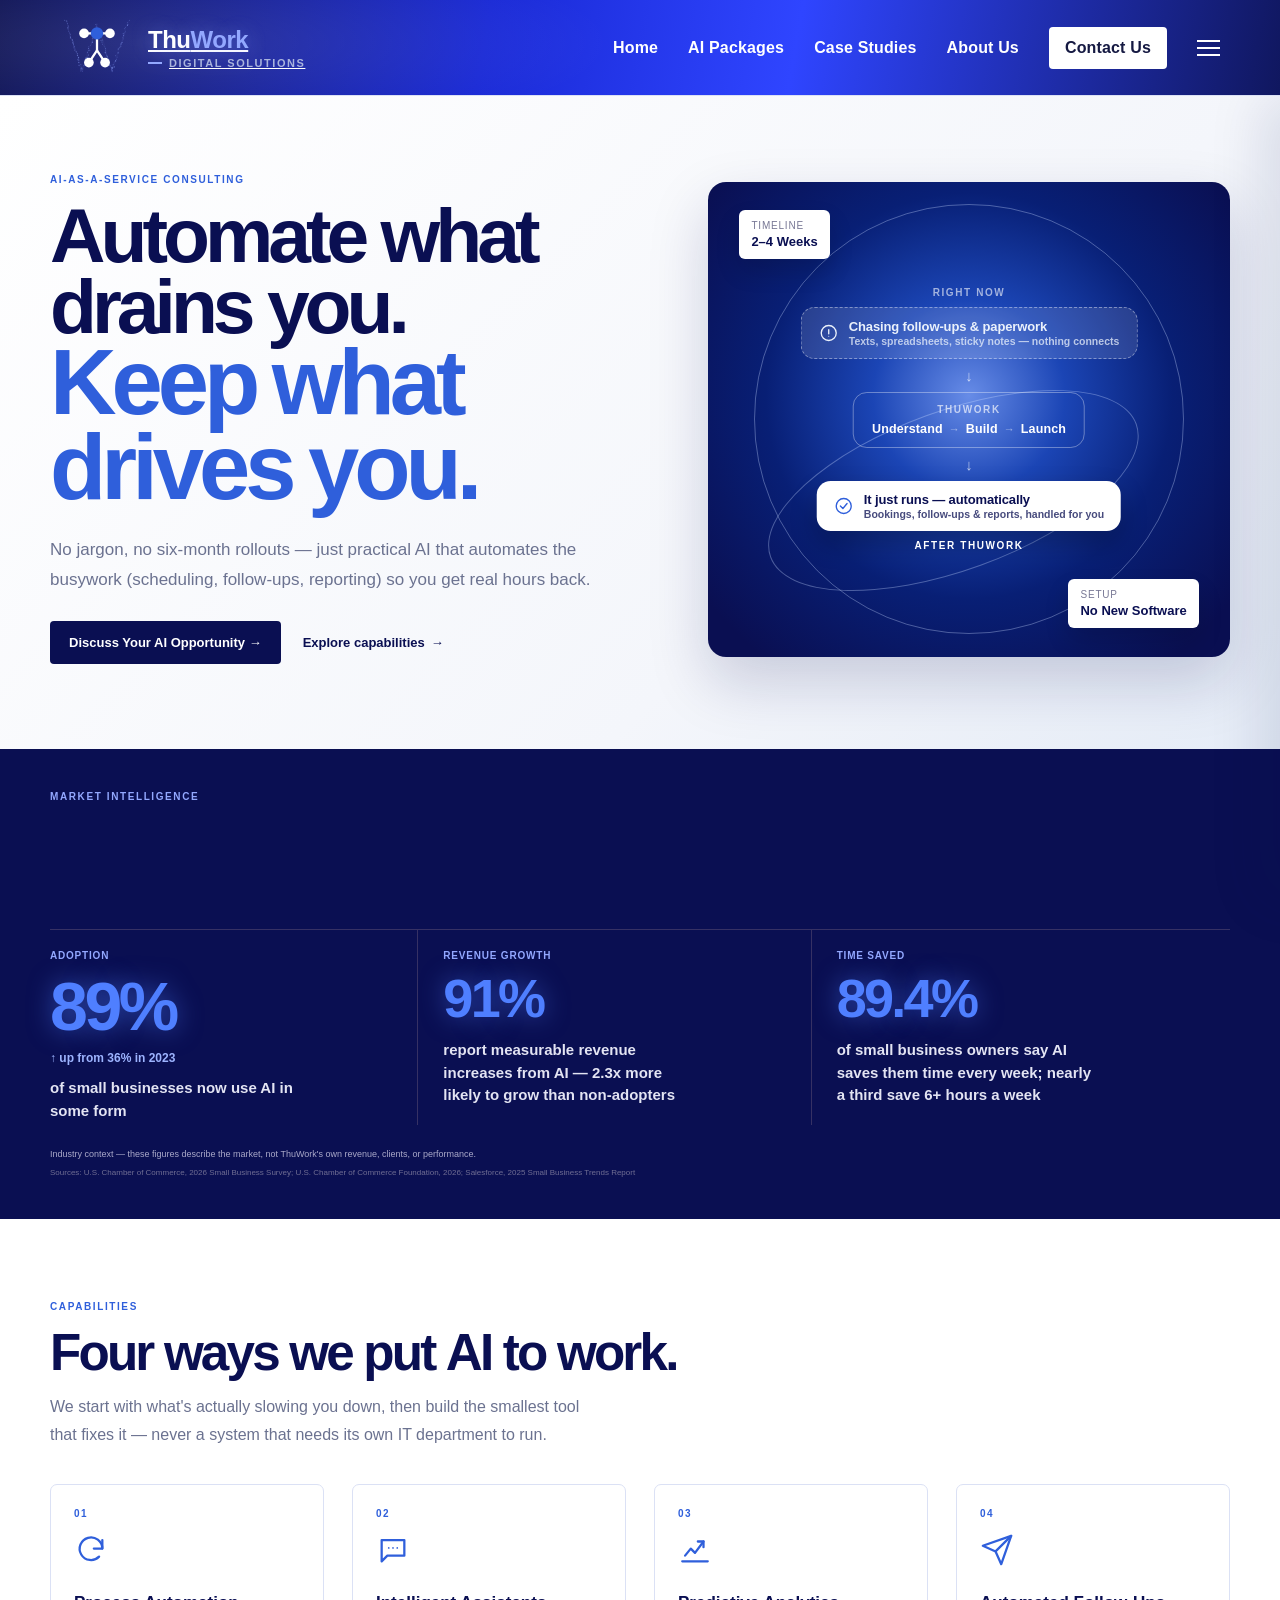
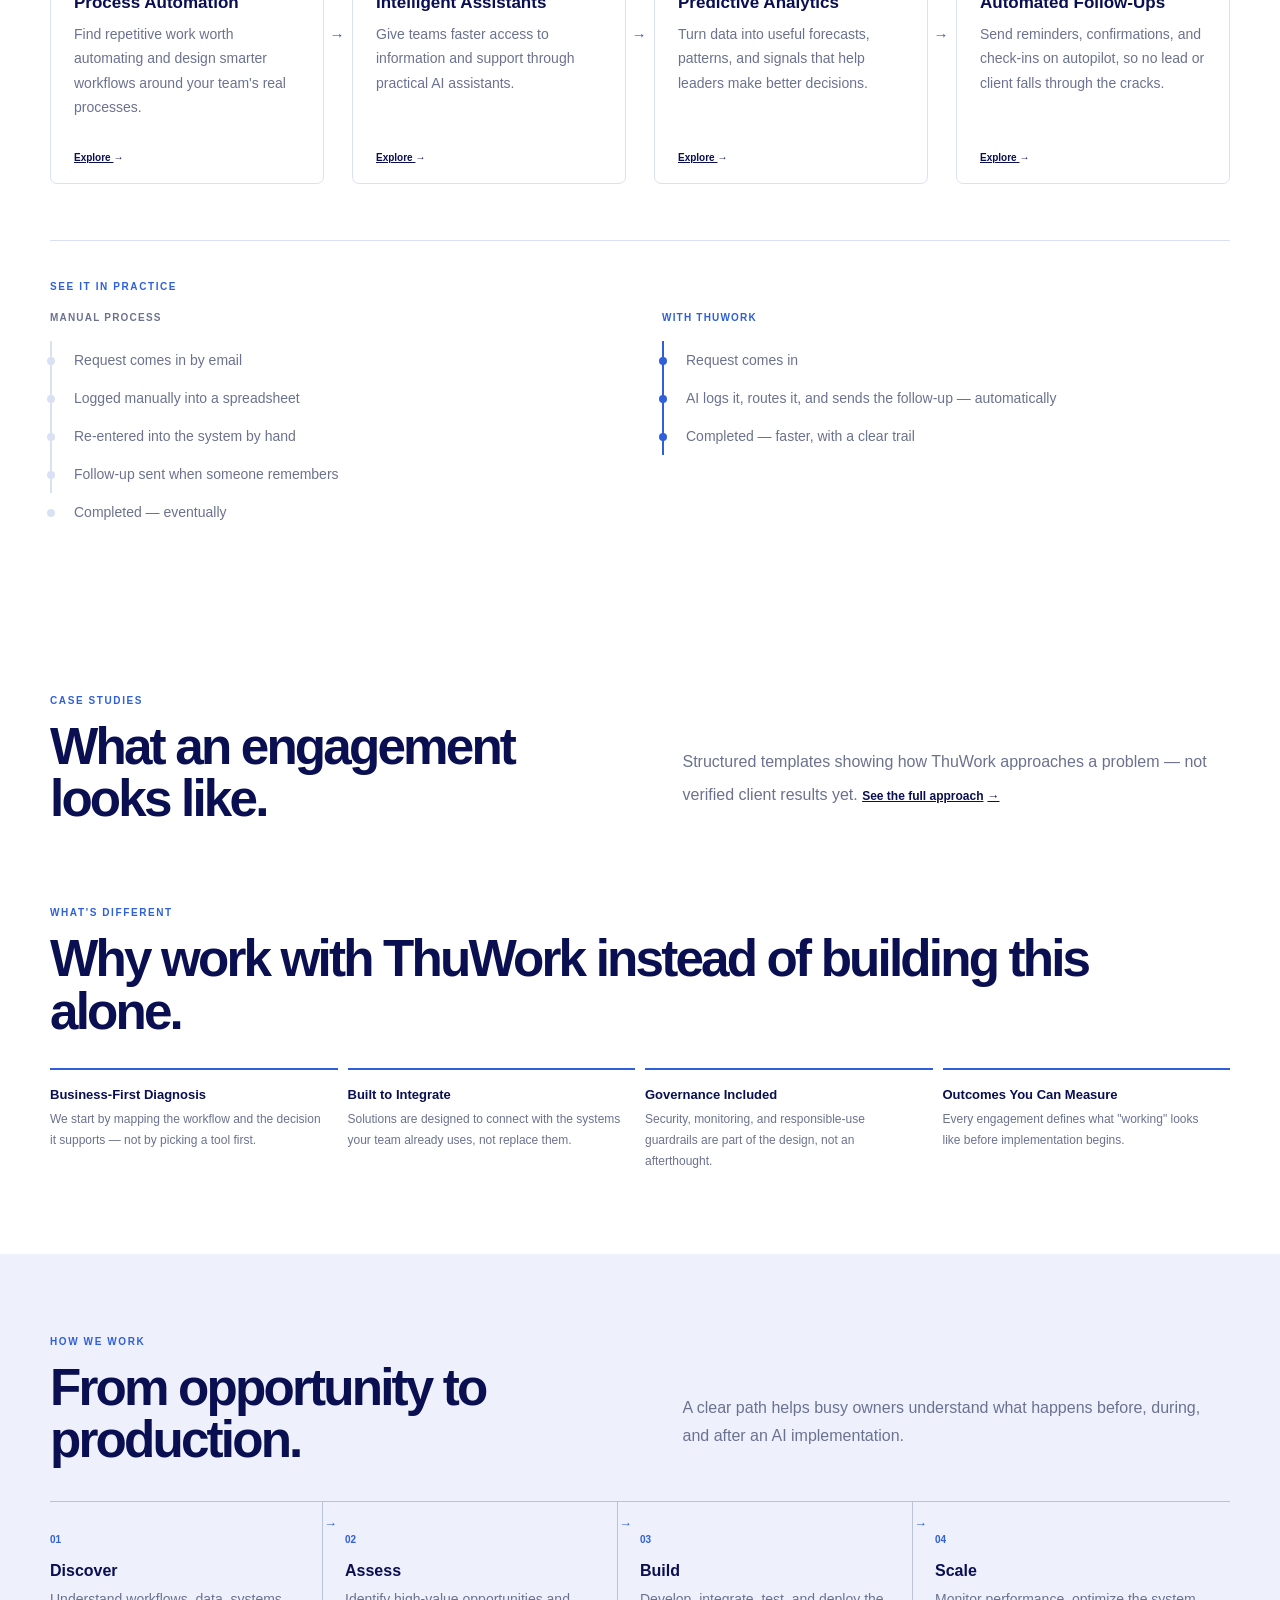
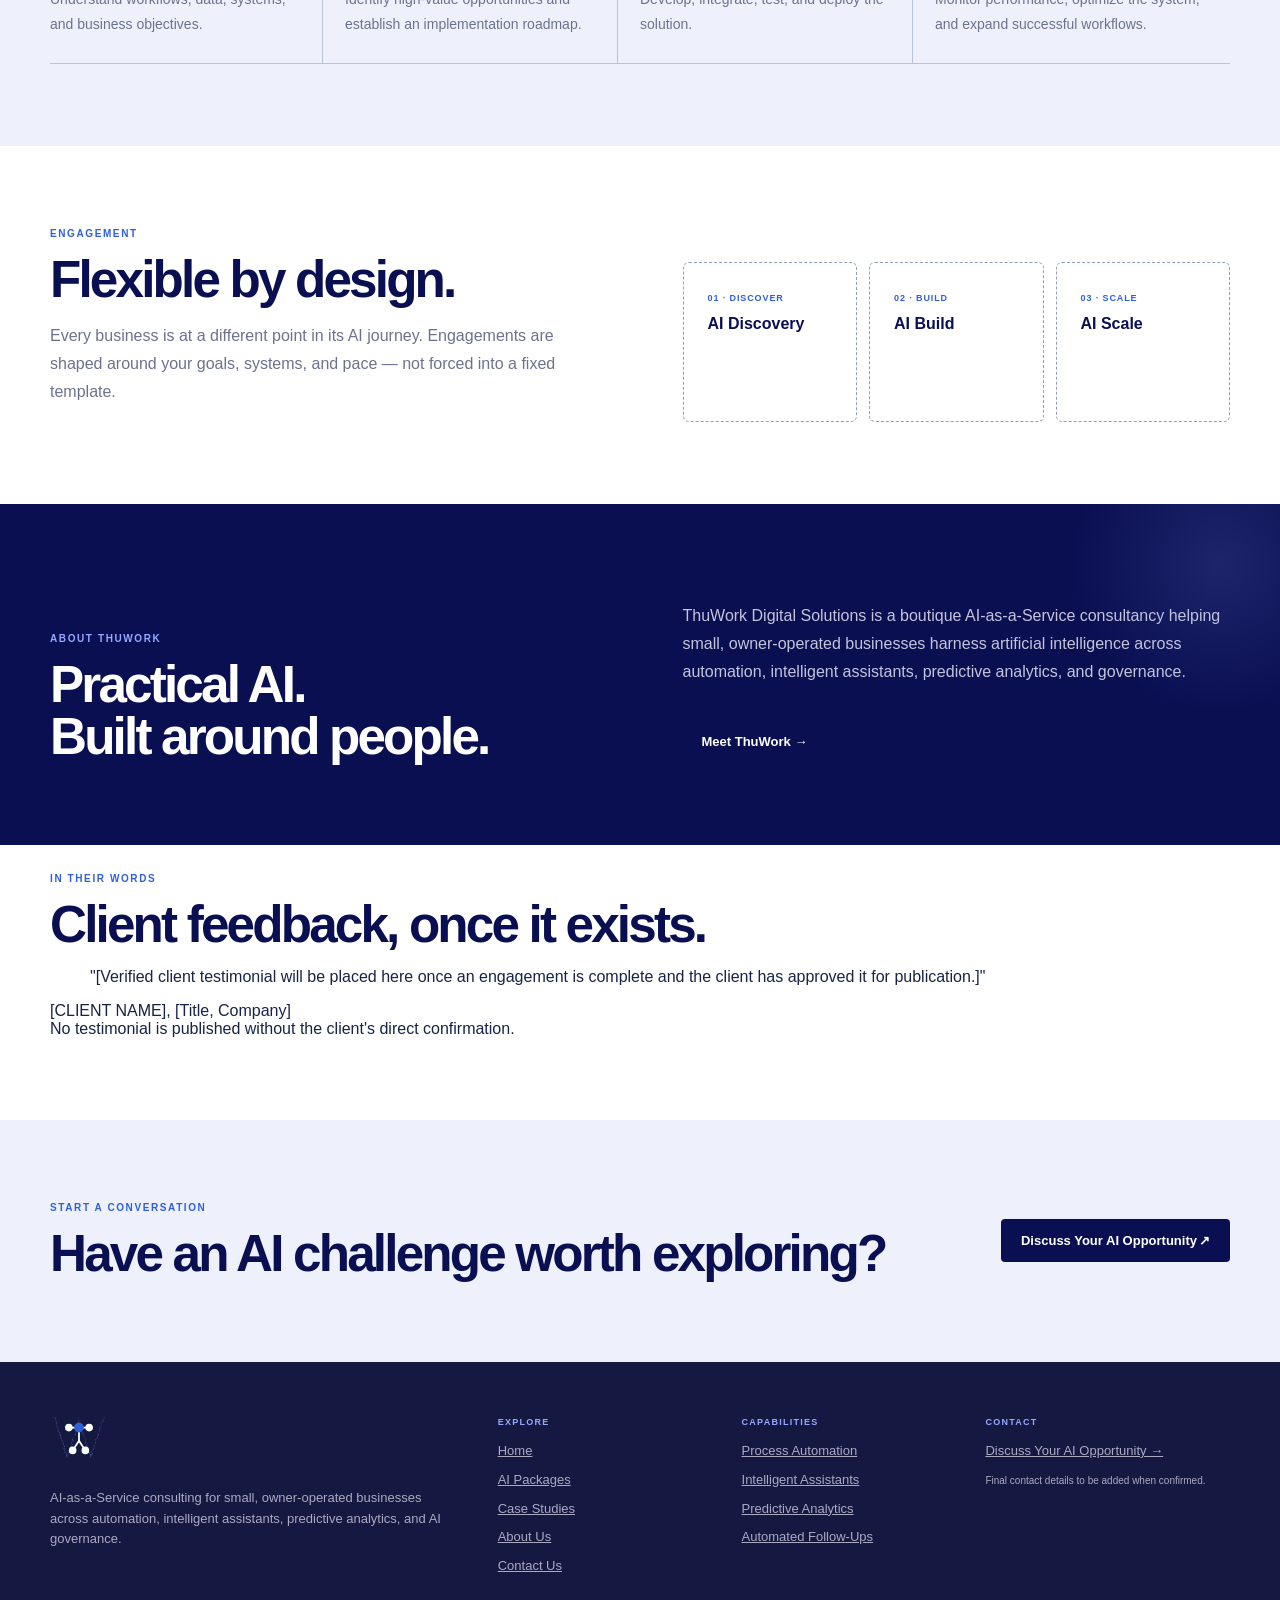
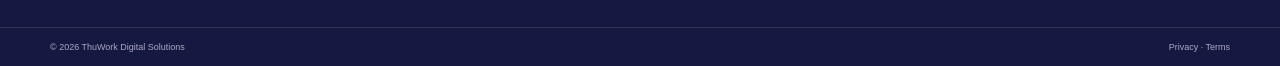
==== ThuWork Digital Solutions/ThuWork Website/index.html @ 5b1da74a "Add JHU Research Proposal Automation project; expand ThuWork into outreach PRD + marketing website b" ====
<!doctype html>
<html lang="en">
  <head>
    <meta charset="utf-8" />
    <meta name="viewport" content="width=device-width,initial-scale=1" />
    <title>ThuWork Digital Solutions</title>
    <link rel="stylesheet" href="styles.css" />
  </head>

  <body>
    <!-- ================================================================
     SITE HEADER (sticky) — logo, desktop nav, mobile hamburger.
     The .container div wraps a flex row: logo -> topnav (desktop only)
     -> hamburger button (mobile only, opens the <aside class="drawer">
     just below the header, via the click handler at the bottom of
     the page).
     ================================================================ -->
    <header>
      <div class="container nav">
        <!-- Logo mark: an inline SVG built by the thuwork-logo.html generator tool.
     It layers a scattered "plexus" mesh (dots + thin connecting lines,
     tracing the shape of a W) behind a bold, solid line-art "person/T" icon.
     Both instances of this SVG (here and in the footer) must be regenerated
     together if the mesh style/color ever changes — see thuwork-logo.html. -->
        <a class="brand" href="#" data-page="home"
          ><span class="brand-mark"
            ><svg
              viewBox="40 55 320 300"
              xmlns="http://www.w3.org/2000/svg"
              role="img"
              aria-label="ThuWork"
            >
              <g>
                <line
                  x1="60.6"
                  y1="85.0"
                  x2="69.1"
                  y2="88.6"
                  stroke="#93a8ff"
                  stroke-width="0.7"
                  opacity="0.30"
                />
                <line
                  x1="60.6"
                  y1="85.0"
                  x2="72.4"
                  y2="99.4"
                  stroke="#93a8ff"
                  stroke-width="0.7"
                  opacity="0.13"
                />
                <line
                  x1="69.1"
                  y1="88.6"
                  x2="72.4"
                  y2="99.4"
                  stroke="#93a8ff"
                  stroke-width="0.7"
                  opacity="0.26"
                />
                <line
                  x1="69.1"
                  y1="88.6"
                  x2="77.4"
                  y2="110.1"
                  stroke="#93a8ff"
                  stroke-width="0.7"
                  opacity="0.05"
                />
                <line
                  x1="72.4"
                  y1="99.4"
                  x2="77.4"
                  y2="110.1"
                  stroke="#93a8ff"
                  stroke-width="0.7"
                  opacity="0.26"
                />
                <line
                  x1="72.4"
                  y1="99.4"
                  x2="74.0"
                  y2="117.2"
                  stroke="#93a8ff"
                  stroke-width="0.7"
                  opacity="0.15"
                />
                <line
                  x1="72.4"
                  y1="99.4"
                  x2="74.2"
                  y2="122.7"
                  stroke="#93a8ff"
                  stroke-width="0.7"
                  opacity="0.05"
                />
                <line
                  x1="77.4"
                  y1="110.1"
                  x2="74.0"
                  y2="117.2"
                  stroke="#93a8ff"
                  stroke-width="0.7"
                  opacity="0.33"
                />
                <line
                  x1="77.4"
                  y1="110.1"
                  x2="74.2"
                  y2="122.7"
                  stroke="#93a8ff"
                  stroke-width="0.7"
                  opacity="0.23"
                />
                <line
                  x1="77.4"
                  y1="110.1"
                  x2="78.2"
                  y2="134.1"
                  stroke="#93a8ff"
                  stroke-width="0.7"
                  opacity="0.04"
                />
                <line
                  x1="74.0"
                  y1="117.2"
                  x2="74.2"
                  y2="122.7"
                  stroke="#93a8ff"
                  stroke-width="0.7"
                  opacity="0.37"
                />
                <line
                  x1="74.0"
                  y1="117.2"
                  x2="78.2"
                  y2="134.1"
                  stroke="#93a8ff"
                  stroke-width="0.7"
                  opacity="0.15"
                />
                <line
                  x1="74.0"
                  y1="117.2"
                  x2="82.2"
                  y2="140.0"
                  stroke="#93a8ff"
                  stroke-width="0.7"
                  opacity="0.03"
                />
                <line
                  x1="74.2"
                  y1="122.7"
                  x2="78.2"
                  y2="134.1"
                  stroke="#93a8ff"
                  stroke-width="0.7"
                  opacity="0.25"
                />
                <line
                  x1="74.2"
                  y1="122.7"
                  x2="82.2"
                  y2="140.0"
                  stroke="#93a8ff"
                  stroke-width="0.7"
                  opacity="0.12"
                />
                <line
                  x1="74.2"
                  y1="122.7"
                  x2="85.0"
                  y2="145.4"
                  stroke="#93a8ff"
                  stroke-width="0.7"
                  opacity="0.02"
                />
                <line
                  x1="78.2"
                  y1="134.1"
                  x2="82.2"
                  y2="140.0"
                  stroke="#93a8ff"
                  stroke-width="0.7"
                  opacity="0.34"
                />
                <line
                  x1="78.2"
                  y1="134.1"
                  x2="85.0"
                  y2="145.4"
                  stroke="#93a8ff"
                  stroke-width="0.7"
                  opacity="0.23"
                />
                <line
                  x1="78.2"
                  y1="134.1"
                  x2="85.5"
                  y2="157.3"
                  stroke="#93a8ff"
                  stroke-width="0.7"
                  opacity="0.03"
                />
                <line
                  x1="82.2"
                  y1="140.0"
                  x2="85.0"
                  y2="145.4"
                  stroke="#93a8ff"
                  stroke-width="0.7"
                  opacity="0.36"
                />
                <line
                  x1="82.2"
                  y1="140.0"
                  x2="85.5"
                  y2="157.3"
                  stroke="#93a8ff"
                  stroke-width="0.7"
                  opacity="0.15"
                />
                <line
                  x1="82.2"
                  y1="140.0"
                  x2="84.5"
                  y2="162.1"
                  stroke="#93a8ff"
                  stroke-width="0.7"
                  opacity="0.07"
                />
                <line
                  x1="85.0"
                  y1="145.4"
                  x2="85.5"
                  y2="157.3"
                  stroke="#93a8ff"
                  stroke-width="0.7"
                  opacity="0.25"
                />
                <line
                  x1="85.0"
                  y1="145.4"
                  x2="84.5"
                  y2="162.1"
                  stroke="#93a8ff"
                  stroke-width="0.7"
                  opacity="0.17"
                />
                <line
                  x1="85.5"
                  y1="157.3"
                  x2="84.5"
                  y2="162.1"
                  stroke="#93a8ff"
                  stroke-width="0.7"
                  opacity="0.38"
                />
                <line
                  x1="85.5"
                  y1="157.3"
                  x2="93.7"
                  y2="170.2"
                  stroke="#93a8ff"
                  stroke-width="0.7"
                  opacity="0.19"
                />
                <line
                  x1="85.5"
                  y1="157.3"
                  x2="96.8"
                  y2="177.3"
                  stroke="#93a8ff"
                  stroke-width="0.7"
                  opacity="0.06"
                />
                <line
                  x1="84.5"
                  y1="162.1"
                  x2="93.7"
                  y2="170.2"
                  stroke="#93a8ff"
                  stroke-width="0.7"
                  opacity="0.25"
                />
                <line
                  x1="84.5"
                  y1="162.1"
                  x2="96.8"
                  y2="177.3"
                  stroke="#93a8ff"
                  stroke-width="0.7"
                  opacity="0.12"
                />
                <line
                  x1="84.5"
                  y1="162.1"
                  x2="95.7"
                  y2="182.5"
                  stroke="#93a8ff"
                  stroke-width="0.7"
                  opacity="0.05"
                />
                <line
                  x1="93.7"
                  y1="170.2"
                  x2="96.8"
                  y2="177.3"
                  stroke="#93a8ff"
                  stroke-width="0.7"
                  opacity="0.33"
                />
                <line
                  x1="93.7"
                  y1="170.2"
                  x2="95.7"
                  y2="182.5"
                  stroke="#93a8ff"
                  stroke-width="0.7"
                  opacity="0.24"
                />
                <line
                  x1="93.7"
                  y1="170.2"
                  x2="98.0"
                  y2="187.3"
                  stroke="#93a8ff"
                  stroke-width="0.7"
                  opacity="0.15"
                />
                <line
                  x1="96.8"
                  y1="177.3"
                  x2="95.7"
                  y2="182.5"
                  stroke="#93a8ff"
                  stroke-width="0.7"
                  opacity="0.37"
                />
                <line
                  x1="96.8"
                  y1="177.3"
                  x2="98.0"
                  y2="187.3"
                  stroke="#93a8ff"
                  stroke-width="0.7"
                  opacity="0.29"
                />
                <line
                  x1="96.8"
                  y1="177.3"
                  x2="101.4"
                  y2="199.1"
                  stroke="#93a8ff"
                  stroke-width="0.7"
                  opacity="0.07"
                />
                <line
                  x1="95.7"
                  y1="182.5"
                  x2="98.0"
                  y2="187.3"
                  stroke="#93a8ff"
                  stroke-width="0.7"
                  opacity="0.37"
                />
                <line
                  x1="95.7"
                  y1="182.5"
                  x2="101.4"
                  y2="199.1"
                  stroke="#93a8ff"
                  stroke-width="0.7"
                  opacity="0.15"
                />
                <line
                  x1="95.7"
                  y1="182.5"
                  x2="100.1"
                  y2="204.1"
                  stroke="#93a8ff"
                  stroke-width="0.7"
                  opacity="0.07"
                />
                <line
                  x1="98.0"
                  y1="187.3"
                  x2="101.4"
                  y2="199.1"
                  stroke="#93a8ff"
                  stroke-width="0.7"
                  opacity="0.25"
                />
                <line
                  x1="98.0"
                  y1="187.3"
                  x2="100.1"
                  y2="204.1"
                  stroke="#93a8ff"
                  stroke-width="0.7"
                  opacity="0.16"
                />
                <line
                  x1="101.4"
                  y1="199.1"
                  x2="100.1"
                  y2="204.1"
                  stroke="#93a8ff"
                  stroke-width="0.7"
                  opacity="0.37"
                />
                <line
                  x1="101.4"
                  y1="199.1"
                  x2="102.9"
                  y2="214.2"
                  stroke="#93a8ff"
                  stroke-width="0.7"
                  opacity="0.19"
                />
                <line
                  x1="101.4"
                  y1="199.1"
                  x2="110.2"
                  y2="221.4"
                  stroke="#93a8ff"
                  stroke-width="0.7"
                  opacity="0.04"
                />
                <line
                  x1="100.1"
                  y1="204.1"
                  x2="102.9"
                  y2="214.2"
                  stroke="#93a8ff"
                  stroke-width="0.7"
                  opacity="0.28"
                />
                <line
                  x1="100.1"
                  y1="204.1"
                  x2="110.2"
                  y2="221.4"
                  stroke="#93a8ff"
                  stroke-width="0.7"
                  opacity="0.11"
                />
                <line
                  x1="102.9"
                  y1="214.2"
                  x2="110.2"
                  y2="221.4"
                  stroke="#93a8ff"
                  stroke-width="0.7"
                  opacity="0.28"
                />
                <line
                  x1="102.9"
                  y1="214.2"
                  x2="115.3"
                  y2="228.7"
                  stroke="#93a8ff"
                  stroke-width="0.7"
                  opacity="0.12"
                />
                <line
                  x1="102.9"
                  y1="214.2"
                  x2="115.5"
                  y2="236.5"
                  stroke="#93a8ff"
                  stroke-width="0.7"
                  opacity="0.01"
                />
                <line
                  x1="110.2"
                  y1="221.4"
                  x2="115.3"
                  y2="228.7"
                  stroke="#93a8ff"
                  stroke-width="0.7"
                  opacity="0.31"
                />
                <line
                  x1="110.2"
                  y1="221.4"
                  x2="115.5"
                  y2="236.5"
                  stroke="#93a8ff"
                  stroke-width="0.7"
                  opacity="0.18"
                />
                <line
                  x1="115.3"
                  y1="228.7"
                  x2="115.5"
                  y2="236.5"
                  stroke="#93a8ff"
                  stroke-width="0.7"
                  opacity="0.33"
                />
                <line
                  x1="115.3"
                  y1="228.7"
                  x2="120.2"
                  y2="246.7"
                  stroke="#93a8ff"
                  stroke-width="0.7"
                  opacity="0.13"
                />
                <line
                  x1="115.5"
                  y1="236.5"
                  x2="120.2"
                  y2="246.7"
                  stroke="#93a8ff"
                  stroke-width="0.7"
                  opacity="0.27"
                />
                <line
                  x1="115.5"
                  y1="236.5"
                  x2="115.8"
                  y2="256.2"
                  stroke="#93a8ff"
                  stroke-width="0.7"
                  opacity="0.11"
                />
                <line
                  x1="115.5"
                  y1="236.5"
                  x2="121.2"
                  y2="256.6"
                  stroke="#93a8ff"
                  stroke-width="0.7"
                  opacity="0.09"
                />
                <line
                  x1="120.2"
                  y1="246.7"
                  x2="115.8"
                  y2="256.2"
                  stroke="#93a8ff"
                  stroke-width="0.7"
                  opacity="0.28"
                />
                <line
                  x1="120.2"
                  y1="246.7"
                  x2="121.2"
                  y2="256.6"
                  stroke="#93a8ff"
                  stroke-width="0.7"
                  opacity="0.29"
                />
                <line
                  x1="120.2"
                  y1="246.7"
                  x2="121.4"
                  y2="267.5"
                  stroke="#93a8ff"
                  stroke-width="0.7"
                  opacity="0.09"
                />
                <line
                  x1="115.8"
                  y1="256.2"
                  x2="121.2"
                  y2="256.6"
                  stroke="#93a8ff"
                  stroke-width="0.7"
                  opacity="0.37"
                />
                <line
                  x1="115.8"
                  y1="256.2"
                  x2="121.4"
                  y2="267.5"
                  stroke="#93a8ff"
                  stroke-width="0.7"
                  opacity="0.24"
                />
                <line
                  x1="115.8"
                  y1="256.2"
                  x2="130.1"
                  y2="275.4"
                  stroke="#93a8ff"
                  stroke-width="0.7"
                  opacity="0.04"
                />
                <line
                  x1="115.8"
                  y1="256.2"
                  x2="122.2"
                  y2="279.8"
                  stroke="#93a8ff"
                  stroke-width="0.7"
                  opacity="0.03"
                />
                <line
                  x1="121.2"
                  y1="256.6"
                  x2="121.4"
                  y2="267.5"
                  stroke="#93a8ff"
                  stroke-width="0.7"
                  opacity="0.27"
                />
                <line
                  x1="121.2"
                  y1="256.6"
                  x2="130.1"
                  y2="275.4"
                  stroke="#93a8ff"
                  stroke-width="0.7"
                  opacity="0.09"
                />
                <line
                  x1="121.2"
                  y1="256.6"
                  x2="122.2"
                  y2="279.8"
                  stroke="#93a8ff"
                  stroke-width="0.7"
                  opacity="0.05"
                />
                <line
                  x1="121.4"
                  y1="267.5"
                  x2="130.1"
                  y2="275.4"
                  stroke="#93a8ff"
                  stroke-width="0.7"
                  opacity="0.26"
                />
                <line
                  x1="121.4"
                  y1="267.5"
                  x2="122.2"
                  y2="279.8"
                  stroke="#93a8ff"
                  stroke-width="0.7"
                  opacity="0.25"
                />
                <line
                  x1="121.4"
                  y1="267.5"
                  x2="143.3"
                  y2="279.7"
                  stroke="#93a8ff"
                  stroke-width="0.7"
                  opacity="0.02"
                />
                <line
                  x1="130.1"
                  y1="275.4"
                  x2="122.2"
                  y2="279.8"
                  stroke="#93a8ff"
                  stroke-width="0.7"
                  opacity="0.30"
                />
                <line
                  x1="130.1"
                  y1="275.4"
                  x2="131.3"
                  y2="292.9"
                  stroke="#93a8ff"
                  stroke-width="0.7"
                  opacity="0.15"
                />
                <line
                  x1="130.1"
                  y1="275.4"
                  x2="130.9"
                  y2="298.4"
                  stroke="#93a8ff"
                  stroke-width="0.7"
                  opacity="0.05"
                />
                <line
                  x1="130.1"
                  y1="275.4"
                  x2="137.7"
                  y2="295.7"
                  stroke="#93a8ff"
                  stroke-width="0.7"
                  opacity="0.08"
                />
                <line
                  x1="130.1"
                  y1="275.4"
                  x2="134.7"
                  y2="290.1"
                  stroke="#93a8ff"
                  stroke-width="0.7"
                  opacity="0.19"
                />
                <line
                  x1="130.1"
                  y1="275.4"
                  x2="143.3"
                  y2="279.7"
                  stroke="#93a8ff"
                  stroke-width="0.7"
                  opacity="0.22"
                />
                <line
                  x1="130.1"
                  y1="275.4"
                  x2="147.3"
                  y2="278.6"
                  stroke="#93a8ff"
                  stroke-width="0.7"
                  opacity="0.15"
                />
                <line
                  x1="130.1"
                  y1="275.4"
                  x2="147.5"
                  y2="265.4"
                  stroke="#93a8ff"
                  stroke-width="0.7"
                  opacity="0.11"
                />
                <line
                  x1="122.2"
                  y1="279.8"
                  x2="131.3"
                  y2="292.9"
                  stroke="#93a8ff"
                  stroke-width="0.7"
                  opacity="0.18"
                />
                <line
                  x1="122.2"
                  y1="279.8"
                  x2="130.9"
                  y2="298.4"
                  stroke="#93a8ff"
                  stroke-width="0.7"
                  opacity="0.10"
                />
                <line
                  x1="122.2"
                  y1="279.8"
                  x2="137.7"
                  y2="295.7"
                  stroke="#93a8ff"
                  stroke-width="0.7"
                  opacity="0.07"
                />
                <line
                  x1="122.2"
                  y1="279.8"
                  x2="134.7"
                  y2="290.1"
                  stroke="#93a8ff"
                  stroke-width="0.7"
                  opacity="0.18"
                />
                <line
                  x1="122.2"
                  y1="279.8"
                  x2="143.3"
                  y2="279.7"
                  stroke="#93a8ff"
                  stroke-width="0.7"
                  opacity="0.09"
                />
                <line
                  x1="122.2"
                  y1="279.8"
                  x2="147.3"
                  y2="278.6"
                  stroke="#93a8ff"
                  stroke-width="0.7"
                  opacity="0.02"
                />
                <line
                  x1="131.3"
                  y1="292.9"
                  x2="130.9"
                  y2="298.4"
                  stroke="#93a8ff"
                  stroke-width="0.7"
                  opacity="0.37"
                />
                <line
                  x1="131.3"
                  y1="292.9"
                  x2="129.9"
                  y2="304.9"
                  stroke="#93a8ff"
                  stroke-width="0.7"
                  opacity="0.25"
                />
                <line
                  x1="131.3"
                  y1="292.9"
                  x2="137.2"
                  y2="306.9"
                  stroke="#93a8ff"
                  stroke-width="0.7"
                  opacity="0.19"
                />
                <line
                  x1="131.3"
                  y1="292.9"
                  x2="137.7"
                  y2="295.7"
                  stroke="#93a8ff"
                  stroke-width="0.7"
                  opacity="0.34"
                />
                <line
                  x1="131.3"
                  y1="292.9"
                  x2="134.7"
                  y2="290.1"
                  stroke="#93a8ff"
                  stroke-width="0.7"
                  opacity="0.39"
                />
                <line
                  x1="131.3"
                  y1="292.9"
                  x2="143.3"
                  y2="279.7"
                  stroke="#93a8ff"
                  stroke-width="0.7"
                  opacity="0.15"
                />
                <line
                  x1="131.3"
                  y1="292.9"
                  x2="147.3"
                  y2="278.6"
                  stroke="#93a8ff"
                  stroke-width="0.7"
                  opacity="0.08"
                />
                <line
                  x1="130.9"
                  y1="298.4"
                  x2="129.9"
                  y2="304.9"
                  stroke="#93a8ff"
                  stroke-width="0.7"
                  opacity="0.35"
                />
                <line
                  x1="130.9"
                  y1="298.4"
                  x2="137.2"
                  y2="306.9"
                  stroke="#93a8ff"
                  stroke-width="0.7"
                  opacity="0.28"
                />
                <line
                  x1="130.9"
                  y1="298.4"
                  x2="137.7"
                  y2="295.7"
                  stroke="#93a8ff"
                  stroke-width="0.7"
                  opacity="0.34"
                />
                <line
                  x1="130.9"
                  y1="298.4"
                  x2="134.7"
                  y2="290.1"
                  stroke="#93a8ff"
                  stroke-width="0.7"
                  opacity="0.30"
                />
                <line
                  x1="130.9"
                  y1="298.4"
                  x2="143.3"
                  y2="279.7"
                  stroke="#93a8ff"
                  stroke-width="0.7"
                  opacity="0.07"
                />
                <line
                  x1="130.9"
                  y1="298.4"
                  x2="147.3"
                  y2="278.6"
                  stroke="#93a8ff"
                  stroke-width="0.7"
                  opacity="0.01"
                />
                <line
                  x1="129.9"
                  y1="304.9"
                  x2="137.2"
                  y2="306.9"
                  stroke="#93a8ff"
                  stroke-width="0.7"
                  opacity="0.33"
                />
                <line
                  x1="129.9"
                  y1="304.9"
                  x2="137.7"
                  y2="295.7"
                  stroke="#93a8ff"
                  stroke-width="0.7"
                  opacity="0.25"
                />
                <line
                  x1="129.9"
                  y1="304.9"
                  x2="134.7"
                  y2="290.1"
                  stroke="#93a8ff"
                  stroke-width="0.7"
                  opacity="0.19"
                />
                <line
                  x1="137.2"
                  y1="306.9"
                  x2="137.7"
                  y2="295.7"
                  stroke="#93a8ff"
                  stroke-width="0.7"
                  opacity="0.27"
                />
                <line
                  x1="137.2"
                  y1="306.9"
                  x2="134.7"
                  y2="290.1"
                  stroke="#93a8ff"
                  stroke-width="0.7"
                  opacity="0.16"
                />
                <line
                  x1="137.7"
                  y1="295.7"
                  x2="134.7"
                  y2="290.1"
                  stroke="#93a8ff"
                  stroke-width="0.7"
                  opacity="0.35"
                />
                <line
                  x1="137.7"
                  y1="295.7"
                  x2="143.3"
                  y2="279.7"
                  stroke="#93a8ff"
                  stroke-width="0.7"
                  opacity="0.16"
                />
                <line
                  x1="137.7"
                  y1="295.7"
                  x2="147.3"
                  y2="278.6"
                  stroke="#93a8ff"
                  stroke-width="0.7"
                  opacity="0.11"
                />
                <line
                  x1="134.7"
                  y1="290.1"
                  x2="143.3"
                  y2="279.7"
                  stroke="#93a8ff"
                  stroke-width="0.7"
                  opacity="0.23"
                />
                <line
                  x1="134.7"
                  y1="290.1"
                  x2="147.3"
                  y2="278.6"
                  stroke="#93a8ff"
                  stroke-width="0.7"
                  opacity="0.16"
                />
                <line
                  x1="143.3"
                  y1="279.7"
                  x2="147.3"
                  y2="278.6"
                  stroke="#93a8ff"
                  stroke-width="0.7"
                  opacity="0.39"
                />
                <line
                  x1="143.3"
                  y1="279.7"
                  x2="147.5"
                  y2="265.4"
                  stroke="#93a8ff"
                  stroke-width="0.7"
                  opacity="0.20"
                />
                <line
                  x1="143.3"
                  y1="279.7"
                  x2="154.8"
                  y2="259.5"
                  stroke="#93a8ff"
                  stroke-width="0.7"
                  opacity="0.05"
                />
                <line
                  x1="147.3"
                  y1="278.6"
                  x2="147.5"
                  y2="265.4"
                  stroke="#93a8ff"
                  stroke-width="0.7"
                  opacity="0.23"
                />
                <line
                  x1="147.3"
                  y1="278.6"
                  x2="154.8"
                  y2="259.5"
                  stroke="#93a8ff"
                  stroke-width="0.7"
                  opacity="0.10"
                />
                <line
                  x1="147.5"
                  y1="265.4"
                  x2="154.8"
                  y2="259.5"
                  stroke="#93a8ff"
                  stroke-width="0.7"
                  opacity="0.30"
                />
                <line
                  x1="147.5"
                  y1="265.4"
                  x2="150.9"
                  y2="248.9"
                  stroke="#93a8ff"
                  stroke-width="0.7"
                  opacity="0.16"
                />
                <line
                  x1="147.5"
                  y1="265.4"
                  x2="157.1"
                  y2="245.8"
                  stroke="#93a8ff"
                  stroke-width="0.7"
                  opacity="0.07"
                />
                <line
                  x1="154.8"
                  y1="259.5"
                  x2="150.9"
                  y2="248.9"
                  stroke="#93a8ff"
                  stroke-width="0.7"
                  opacity="0.27"
                />
                <line
                  x1="154.8"
                  y1="259.5"
                  x2="157.1"
                  y2="245.8"
                  stroke="#93a8ff"
                  stroke-width="0.7"
                  opacity="0.22"
                />
                <line
                  x1="154.8"
                  y1="259.5"
                  x2="162.5"
                  y2="235.1"
                  stroke="#93a8ff"
                  stroke-width="0.7"
                  opacity="0.01"
                />
                <line
                  x1="150.9"
                  y1="248.9"
                  x2="157.1"
                  y2="245.8"
                  stroke="#93a8ff"
                  stroke-width="0.7"
                  opacity="0.34"
                />
                <line
                  x1="150.9"
                  y1="248.9"
                  x2="162.5"
                  y2="235.1"
                  stroke="#93a8ff"
                  stroke-width="0.7"
                  opacity="0.14"
                />
                <line
                  x1="157.1"
                  y1="245.8"
                  x2="162.5"
                  y2="235.1"
                  stroke="#93a8ff"
                  stroke-width="0.7"
                  opacity="0.25"
                />
                <line
                  x1="157.1"
                  y1="245.8"
                  x2="158.2"
                  y2="223.4"
                  stroke="#93a8ff"
                  stroke-width="0.7"
                  opacity="0.07"
                />
                <line
                  x1="162.5"
                  y1="235.1"
                  x2="158.2"
                  y2="223.4"
                  stroke="#93a8ff"
                  stroke-width="0.7"
                  opacity="0.24"
                />
                <line
                  x1="162.5"
                  y1="235.1"
                  x2="162.6"
                  y2="216.4"
                  stroke="#93a8ff"
                  stroke-width="0.7"
                  opacity="0.13"
                />
                <line
                  x1="162.5"
                  y1="235.1"
                  x2="169.0"
                  y2="214.4"
                  stroke="#93a8ff"
                  stroke-width="0.7"
                  opacity="0.08"
                />
                <line
                  x1="158.2"
                  y1="223.4"
                  x2="162.6"
                  y2="216.4"
                  stroke="#93a8ff"
                  stroke-width="0.7"
                  opacity="0.32"
                />
                <line
                  x1="158.2"
                  y1="223.4"
                  x2="169.0"
                  y2="214.4"
                  stroke="#93a8ff"
                  stroke-width="0.7"
                  opacity="0.21"
                />
                <line
                  x1="158.2"
                  y1="223.4"
                  x2="162.9"
                  y2="207.0"
                  stroke="#93a8ff"
                  stroke-width="0.7"
                  opacity="0.16"
                />
                <line
                  x1="158.2"
                  y1="223.4"
                  x2="164.4"
                  y2="198.7"
                  stroke="#93a8ff"
                  stroke-width="0.7"
                  opacity="0.01"
                />
                <line
                  x1="162.6"
                  y1="216.4"
                  x2="169.0"
                  y2="214.4"
                  stroke="#93a8ff"
                  stroke-width="0.7"
                  opacity="0.35"
                />
                <line
                  x1="162.6"
                  y1="216.4"
                  x2="162.9"
                  y2="207.0"
                  stroke="#93a8ff"
                  stroke-width="0.7"
                  opacity="0.30"
                />
                <line
                  x1="162.6"
                  y1="216.4"
                  x2="164.4"
                  y2="198.7"
                  stroke="#93a8ff"
                  stroke-width="0.7"
                  opacity="0.15"
                />
                <line
                  x1="162.6"
                  y1="216.4"
                  x2="173.2"
                  y2="193.1"
                  stroke="#93a8ff"
                  stroke-width="0.7"
                  opacity="0.01"
                />
                <line
                  x1="169.0"
                  y1="214.4"
                  x2="162.9"
                  y2="207.0"
                  stroke="#93a8ff"
                  stroke-width="0.7"
                  opacity="0.30"
                />
                <line
                  x1="169.0"
                  y1="214.4"
                  x2="164.4"
                  y2="198.7"
                  stroke="#93a8ff"
                  stroke-width="0.7"
                  opacity="0.17"
                />
                <line
                  x1="169.0"
                  y1="214.4"
                  x2="173.2"
                  y2="193.1"
                  stroke="#93a8ff"
                  stroke-width="0.7"
                  opacity="0.08"
                />
                <line
                  x1="162.9"
                  y1="207.0"
                  x2="164.4"
                  y2="198.7"
                  stroke="#93a8ff"
                  stroke-width="0.7"
                  opacity="0.32"
                />
                <line
                  x1="162.9"
                  y1="207.0"
                  x2="173.2"
                  y2="193.1"
                  stroke="#93a8ff"
                  stroke-width="0.7"
                  opacity="0.16"
                />
                <line
                  x1="164.4"
                  y1="198.7"
                  x2="173.2"
                  y2="193.1"
                  stroke="#93a8ff"
                  stroke-width="0.7"
                  opacity="0.28"
                />
                <line
                  x1="164.4"
                  y1="198.7"
                  x2="179.9"
                  y2="179.8"
                  stroke="#93a8ff"
                  stroke-width="0.7"
                  opacity="0.03"
                />
                <line
                  x1="173.2"
                  y1="193.1"
                  x2="179.9"
                  y2="179.8"
                  stroke="#93a8ff"
                  stroke-width="0.7"
                  opacity="0.20"
                />
                <line
                  x1="173.2"
                  y1="193.1"
                  x2="178.9"
                  y2="175.9"
                  stroke="#93a8ff"
                  stroke-width="0.7"
                  opacity="0.14"
                />
                <line
                  x1="179.9"
                  y1="179.8"
                  x2="178.9"
                  y2="175.9"
                  stroke="#93a8ff"
                  stroke-width="0.7"
                  opacity="0.40"
                />
                <line
                  x1="179.9"
                  y1="179.8"
                  x2="179.3"
                  y2="164.9"
                  stroke="#93a8ff"
                  stroke-width="0.7"
                  opacity="0.20"
                />
                <line
                  x1="179.9"
                  y1="179.8"
                  x2="185.8"
                  y2="162.0"
                  stroke="#93a8ff"
                  stroke-width="0.7"
                  opacity="0.13"
                />
                <line
                  x1="178.9"
                  y1="175.9"
                  x2="179.3"
                  y2="164.9"
                  stroke="#93a8ff"
                  stroke-width="0.7"
                  opacity="0.27"
                />
                <line
                  x1="178.9"
                  y1="175.9"
                  x2="185.8"
                  y2="162.0"
                  stroke="#93a8ff"
                  stroke-width="0.7"
                  opacity="0.19"
                />
                <line
                  x1="179.3"
                  y1="164.9"
                  x2="185.8"
                  y2="162.0"
                  stroke="#93a8ff"
                  stroke-width="0.7"
                  opacity="0.34"
                />
                <line
                  x1="179.3"
                  y1="164.9"
                  x2="186.8"
                  y2="149.8"
                  stroke="#93a8ff"
                  stroke-width="0.7"
                  opacity="0.16"
                />
                <line
                  x1="179.3"
                  y1="164.9"
                  x2="189.4"
                  y2="141.0"
                  stroke="#93a8ff"
                  stroke-width="0.7"
                  opacity="0.00"
                />
                <line
                  x1="185.8"
                  y1="162.0"
                  x2="186.8"
                  y2="149.8"
                  stroke="#93a8ff"
                  stroke-width="0.7"
                  opacity="0.25"
                />
                <line
                  x1="185.8"
                  y1="162.0"
                  x2="189.4"
                  y2="141.0"
                  stroke="#93a8ff"
                  stroke-width="0.7"
                  opacity="0.08"
                />
                <line
                  x1="186.8"
                  y1="149.8"
                  x2="189.4"
                  y2="141.0"
                  stroke="#93a8ff"
                  stroke-width="0.7"
                  opacity="0.30"
                />
                <line
                  x1="186.8"
                  y1="149.8"
                  x2="194.7"
                  y2="135.5"
                  stroke="#93a8ff"
                  stroke-width="0.7"
                  opacity="0.17"
                />
                <line
                  x1="186.8"
                  y1="149.8"
                  x2="189.2"
                  y2="125.6"
                  stroke="#93a8ff"
                  stroke-width="0.7"
                  opacity="0.03"
                />
                <line
                  x1="186.8"
                  y1="149.8"
                  x2="211.6"
                  y2="144.3"
                  stroke="#93a8ff"
                  stroke-width="0.7"
                  opacity="0.01"
                />
                <line
                  x1="189.4"
                  y1="141.0"
                  x2="194.7"
                  y2="135.5"
                  stroke="#93a8ff"
                  stroke-width="0.7"
                  opacity="0.33"
                />
                <line
                  x1="189.4"
                  y1="141.0"
                  x2="189.2"
                  y2="125.6"
                  stroke="#93a8ff"
                  stroke-width="0.7"
                  opacity="0.19"
                />
                <line
                  x1="189.4"
                  y1="141.0"
                  x2="197.4"
                  y2="124.1"
                  stroke="#93a8ff"
                  stroke-width="0.7"
                  opacity="0.13"
                />
                <line
                  x1="189.4"
                  y1="141.0"
                  x2="201.2"
                  y2="121.7"
                  stroke="#93a8ff"
                  stroke-width="0.7"
                  opacity="0.06"
                />
                <line
                  x1="189.4"
                  y1="141.0"
                  x2="211.6"
                  y2="144.3"
                  stroke="#93a8ff"
                  stroke-width="0.7"
                  opacity="0.06"
                />
                <line
                  x1="194.7"
                  y1="135.5"
                  x2="189.2"
                  y2="125.6"
                  stroke="#93a8ff"
                  stroke-width="0.7"
                  opacity="0.26"
                />
                <line
                  x1="194.7"
                  y1="135.5"
                  x2="197.4"
                  y2="124.1"
                  stroke="#93a8ff"
                  stroke-width="0.7"
                  opacity="0.26"
                />
                <line
                  x1="194.7"
                  y1="135.5"
                  x2="196.0"
                  y2="110.2"
                  stroke="#93a8ff"
                  stroke-width="0.7"
                  opacity="0.01"
                />
                <line
                  x1="194.7"
                  y1="135.5"
                  x2="199.8"
                  y2="112.8"
                  stroke="#93a8ff"
                  stroke-width="0.7"
                  opacity="0.05"
                />
                <line
                  x1="194.7"
                  y1="135.5"
                  x2="201.2"
                  y2="121.7"
                  stroke="#93a8ff"
                  stroke-width="0.7"
                  opacity="0.19"
                />
                <line
                  x1="194.7"
                  y1="135.5"
                  x2="212.3"
                  y2="128.1"
                  stroke="#93a8ff"
                  stroke-width="0.7"
                  opacity="0.12"
                />
                <line
                  x1="194.7"
                  y1="135.5"
                  x2="215.3"
                  y2="137.4"
                  stroke="#93a8ff"
                  stroke-width="0.7"
                  opacity="0.10"
                />
                <line
                  x1="194.7"
                  y1="135.5"
                  x2="211.6"
                  y2="144.3"
                  stroke="#93a8ff"
                  stroke-width="0.7"
                  opacity="0.12"
                />
                <line
                  x1="189.2"
                  y1="125.6"
                  x2="197.4"
                  y2="124.1"
                  stroke="#93a8ff"
                  stroke-width="0.7"
                  opacity="0.32"
                />
                <line
                  x1="189.2"
                  y1="125.6"
                  x2="196.0"
                  y2="110.2"
                  stroke="#93a8ff"
                  stroke-width="0.7"
                  opacity="0.16"
                />
                <line
                  x1="189.2"
                  y1="125.6"
                  x2="194.9"
                  y2="102.7"
                  stroke="#93a8ff"
                  stroke-width="0.7"
                  opacity="0.04"
                />
                <line
                  x1="189.2"
                  y1="125.6"
                  x2="199.8"
                  y2="112.8"
                  stroke="#93a8ff"
                  stroke-width="0.7"
                  opacity="0.17"
                />
                <line
                  x1="189.2"
                  y1="125.6"
                  x2="201.2"
                  y2="121.7"
                  stroke="#93a8ff"
                  stroke-width="0.7"
                  opacity="0.24"
                />
                <line
                  x1="189.2"
                  y1="125.6"
                  x2="212.3"
                  y2="128.1"
                  stroke="#93a8ff"
                  stroke-width="0.7"
                  opacity="0.05"
                />
                <line
                  x1="197.4"
                  y1="124.1"
                  x2="196.0"
                  y2="110.2"
                  stroke="#93a8ff"
                  stroke-width="0.7"
                  opacity="0.22"
                />
                <line
                  x1="197.4"
                  y1="124.1"
                  x2="200.1"
                  y2="100.8"
                  stroke="#93a8ff"
                  stroke-width="0.7"
                  opacity="0.05"
                />
                <line
                  x1="197.4"
                  y1="124.1"
                  x2="194.9"
                  y2="102.7"
                  stroke="#93a8ff"
                  stroke-width="0.7"
                  opacity="0.08"
                />
                <line
                  x1="197.4"
                  y1="124.1"
                  x2="199.8"
                  y2="112.8"
                  stroke="#93a8ff"
                  stroke-width="0.7"
                  opacity="0.26"
                />
                <line
                  x1="197.4"
                  y1="124.1"
                  x2="201.2"
                  y2="121.7"
                  stroke="#93a8ff"
                  stroke-width="0.7"
                  opacity="0.39"
                />
                <line
                  x1="197.4"
                  y1="124.1"
                  x2="212.3"
                  y2="128.1"
                  stroke="#93a8ff"
                  stroke-width="0.7"
                  opacity="0.19"
                />
                <line
                  x1="197.4"
                  y1="124.1"
                  x2="215.3"
                  y2="137.4"
                  stroke="#93a8ff"
                  stroke-width="0.7"
                  opacity="0.07"
                />
                <line
                  x1="197.4"
                  y1="124.1"
                  x2="211.6"
                  y2="144.3"
                  stroke="#93a8ff"
                  stroke-width="0.7"
                  opacity="0.02"
                />
                <line
                  x1="196.0"
                  y1="110.2"
                  x2="200.1"
                  y2="100.8"
                  stroke="#93a8ff"
                  stroke-width="0.7"
                  opacity="0.28"
                />
                <line
                  x1="196.0"
                  y1="110.2"
                  x2="194.9"
                  y2="102.7"
                  stroke="#93a8ff"
                  stroke-width="0.7"
                  opacity="0.33"
                />
                <line
                  x1="196.0"
                  y1="110.2"
                  x2="199.8"
                  y2="112.8"
                  stroke="#93a8ff"
                  stroke-width="0.7"
                  opacity="0.39"
                />
                <line
                  x1="196.0"
                  y1="110.2"
                  x2="201.2"
                  y2="121.7"
                  stroke="#93a8ff"
                  stroke-width="0.7"
                  opacity="0.24"
                />
                <line
                  x1="196.0"
                  y1="110.2"
                  x2="212.3"
                  y2="128.1"
                  stroke="#93a8ff"
                  stroke-width="0.7"
                  opacity="0.03"
                />
                <line
                  x1="200.1"
                  y1="100.8"
                  x2="194.9"
                  y2="102.7"
                  stroke="#93a8ff"
                  stroke-width="0.7"
                  opacity="0.37"
                />
                <line
                  x1="200.1"
                  y1="100.8"
                  x2="199.8"
                  y2="112.8"
                  stroke="#93a8ff"
                  stroke-width="0.7"
                  opacity="0.25"
                />
                <line
                  x1="200.1"
                  y1="100.8"
                  x2="201.2"
                  y2="121.7"
                  stroke="#93a8ff"
                  stroke-width="0.7"
                  opacity="0.09"
                />
                <line
                  x1="194.9"
                  y1="102.7"
                  x2="199.8"
                  y2="112.8"
                  stroke="#93a8ff"
                  stroke-width="0.7"
                  opacity="0.27"
                />
                <line
                  x1="194.9"
                  y1="102.7"
                  x2="201.2"
                  y2="121.7"
                  stroke="#93a8ff"
                  stroke-width="0.7"
                  opacity="0.11"
                />
                <line
                  x1="199.8"
                  y1="112.8"
                  x2="201.2"
                  y2="121.7"
                  stroke="#93a8ff"
                  stroke-width="0.7"
                  opacity="0.31"
                />
                <line
                  x1="199.8"
                  y1="112.8"
                  x2="212.3"
                  y2="128.1"
                  stroke="#93a8ff"
                  stroke-width="0.7"
                  opacity="0.11"
                />
                <line
                  x1="201.2"
                  y1="121.7"
                  x2="212.3"
                  y2="128.1"
                  stroke="#93a8ff"
                  stroke-width="0.7"
                  opacity="0.24"
                />
                <line
                  x1="201.2"
                  y1="121.7"
                  x2="215.3"
                  y2="137.4"
                  stroke="#93a8ff"
                  stroke-width="0.7"
                  opacity="0.09"
                />
                <line
                  x1="201.2"
                  y1="121.7"
                  x2="211.6"
                  y2="144.3"
                  stroke="#93a8ff"
                  stroke-width="0.7"
                  opacity="0.02"
                />
                <line
                  x1="212.3"
                  y1="128.1"
                  x2="215.3"
                  y2="137.4"
                  stroke="#93a8ff"
                  stroke-width="0.7"
                  opacity="0.29"
                />
                <line
                  x1="212.3"
                  y1="128.1"
                  x2="211.6"
                  y2="144.3"
                  stroke="#93a8ff"
                  stroke-width="0.7"
                  opacity="0.18"
                />
                <line
                  x1="212.3"
                  y1="128.1"
                  x2="216.3"
                  y2="153.1"
                  stroke="#93a8ff"
                  stroke-width="0.7"
                  opacity="0.01"
                />
                <line
                  x1="215.3"
                  y1="137.4"
                  x2="211.6"
                  y2="144.3"
                  stroke="#93a8ff"
                  stroke-width="0.7"
                  opacity="0.33"
                />
                <line
                  x1="215.3"
                  y1="137.4"
                  x2="216.3"
                  y2="153.1"
                  stroke="#93a8ff"
                  stroke-width="0.7"
                  opacity="0.18"
                />
                <line
                  x1="215.3"
                  y1="137.4"
                  x2="218.1"
                  y2="156.8"
                  stroke="#93a8ff"
                  stroke-width="0.7"
                  opacity="0.11"
                />
                <line
                  x1="211.6"
                  y1="144.3"
                  x2="216.3"
                  y2="153.1"
                  stroke="#93a8ff"
                  stroke-width="0.7"
                  opacity="0.29"
                />
                <line
                  x1="211.6"
                  y1="144.3"
                  x2="218.1"
                  y2="156.8"
                  stroke="#93a8ff"
                  stroke-width="0.7"
                  opacity="0.21"
                />
                <line
                  x1="216.3"
                  y1="153.1"
                  x2="218.1"
                  y2="156.8"
                  stroke="#93a8ff"
                  stroke-width="0.7"
                  opacity="0.39"
                />
                <line
                  x1="216.3"
                  y1="153.1"
                  x2="217.0"
                  y2="171.7"
                  stroke="#93a8ff"
                  stroke-width="0.7"
                  opacity="0.13"
                />
                <line
                  x1="216.3"
                  y1="153.1"
                  x2="223.0"
                  y2="170.5"
                  stroke="#93a8ff"
                  stroke-width="0.7"
                  opacity="0.13"
                />
                <line
                  x1="218.1"
                  y1="156.8"
                  x2="217.0"
                  y2="171.7"
                  stroke="#93a8ff"
                  stroke-width="0.7"
                  opacity="0.20"
                />
                <line
                  x1="218.1"
                  y1="156.8"
                  x2="223.0"
                  y2="170.5"
                  stroke="#93a8ff"
                  stroke-width="0.7"
                  opacity="0.21"
                />
                <line
                  x1="218.1"
                  y1="156.8"
                  x2="221.5"
                  y2="179.5"
                  stroke="#93a8ff"
                  stroke-width="0.7"
                  opacity="0.06"
                />
                <line
                  x1="217.0"
                  y1="171.7"
                  x2="223.0"
                  y2="170.5"
                  stroke="#93a8ff"
                  stroke-width="0.7"
                  opacity="0.36"
                />
                <line
                  x1="217.0"
                  y1="171.7"
                  x2="221.5"
                  y2="179.5"
                  stroke="#93a8ff"
                  stroke-width="0.7"
                  opacity="0.31"
                />
                <line
                  x1="217.0"
                  y1="171.7"
                  x2="223.9"
                  y2="189.2"
                  stroke="#93a8ff"
                  stroke-width="0.7"
                  opacity="0.13"
                />
                <line
                  x1="223.0"
                  y1="170.5"
                  x2="221.5"
                  y2="179.5"
                  stroke="#93a8ff"
                  stroke-width="0.7"
                  opacity="0.30"
                />
                <line
                  x1="223.0"
                  y1="170.5"
                  x2="223.9"
                  y2="189.2"
                  stroke="#93a8ff"
                  stroke-width="0.7"
                  opacity="0.13"
                />
                <line
                  x1="221.5"
                  y1="179.5"
                  x2="223.9"
                  y2="189.2"
                  stroke="#93a8ff"
                  stroke-width="0.7"
                  opacity="0.29"
                />
                <line
                  x1="221.5"
                  y1="179.5"
                  x2="230.7"
                  y2="198.1"
                  stroke="#93a8ff"
                  stroke-width="0.7"
                  opacity="0.09"
                />
                <line
                  x1="223.9"
                  y1="189.2"
                  x2="230.7"
                  y2="198.1"
                  stroke="#93a8ff"
                  stroke-width="0.7"
                  opacity="0.27"
                />
                <line
                  x1="223.9"
                  y1="189.2"
                  x2="236.8"
                  y2="206.7"
                  stroke="#93a8ff"
                  stroke-width="0.7"
                  opacity="0.08"
                />
                <line
                  x1="230.7"
                  y1="198.1"
                  x2="236.8"
                  y2="206.7"
                  stroke="#93a8ff"
                  stroke-width="0.7"
                  opacity="0.28"
                />
                <line
                  x1="230.7"
                  y1="198.1"
                  x2="236.6"
                  y2="215.4"
                  stroke="#93a8ff"
                  stroke-width="0.7"
                  opacity="0.14"
                />
                <line
                  x1="230.7"
                  y1="198.1"
                  x2="235.6"
                  y2="223.5"
                  stroke="#93a8ff"
                  stroke-width="0.7"
                  opacity="0.00"
                />
                <line
                  x1="236.8"
                  y1="206.7"
                  x2="236.6"
                  y2="215.4"
                  stroke="#93a8ff"
                  stroke-width="0.7"
                  opacity="0.31"
                />
                <line
                  x1="236.8"
                  y1="206.7"
                  x2="235.6"
                  y2="223.5"
                  stroke="#93a8ff"
                  stroke-width="0.7"
                  opacity="0.16"
                />
                <line
                  x1="236.8"
                  y1="206.7"
                  x2="235.8"
                  y2="228.1"
                  stroke="#93a8ff"
                  stroke-width="0.7"
                  opacity="0.08"
                />
                <line
                  x1="236.6"
                  y1="215.4"
                  x2="235.6"
                  y2="223.5"
                  stroke="#93a8ff"
                  stroke-width="0.7"
                  opacity="0.32"
                />
                <line
                  x1="236.6"
                  y1="215.4"
                  x2="235.8"
                  y2="228.1"
                  stroke="#93a8ff"
                  stroke-width="0.7"
                  opacity="0.24"
                />
                <line
                  x1="236.6"
                  y1="215.4"
                  x2="242.9"
                  y2="236.0"
                  stroke="#93a8ff"
                  stroke-width="0.7"
                  opacity="0.08"
                />
                <line
                  x1="235.6"
                  y1="223.5"
                  x2="235.8"
                  y2="228.1"
                  stroke="#93a8ff"
                  stroke-width="0.7"
                  opacity="0.38"
                />
                <line
                  x1="235.6"
                  y1="223.5"
                  x2="242.9"
                  y2="236.0"
                  stroke="#93a8ff"
                  stroke-width="0.7"
                  opacity="0.21"
                />
                <line
                  x1="235.6"
                  y1="223.5"
                  x2="244.0"
                  y2="243.2"
                  stroke="#93a8ff"
                  stroke-width="0.7"
                  opacity="0.08"
                />
                <line
                  x1="235.8"
                  y1="228.1"
                  x2="242.9"
                  y2="236.0"
                  stroke="#93a8ff"
                  stroke-width="0.7"
                  opacity="0.28"
                />
                <line
                  x1="235.8"
                  y1="228.1"
                  x2="244.0"
                  y2="243.2"
                  stroke="#93a8ff"
                  stroke-width="0.7"
                  opacity="0.16"
                />
                <line
                  x1="235.8"
                  y1="228.1"
                  x2="248.8"
                  y2="250.5"
                  stroke="#93a8ff"
                  stroke-width="0.7"
                  opacity="0.00"
                />
                <line
                  x1="242.9"
                  y1="236.0"
                  x2="244.0"
                  y2="243.2"
                  stroke="#93a8ff"
                  stroke-width="0.7"
                  opacity="0.34"
                />
                <line
                  x1="242.9"
                  y1="236.0"
                  x2="248.8"
                  y2="250.5"
                  stroke="#93a8ff"
                  stroke-width="0.7"
                  opacity="0.19"
                />
                <line
                  x1="242.9"
                  y1="236.0"
                  x2="249.5"
                  y2="260.0"
                  stroke="#93a8ff"
                  stroke-width="0.7"
                  opacity="0.02"
                />
                <line
                  x1="244.0"
                  y1="243.2"
                  x2="248.8"
                  y2="250.5"
                  stroke="#93a8ff"
                  stroke-width="0.7"
                  opacity="0.31"
                />
                <line
                  x1="244.0"
                  y1="243.2"
                  x2="249.5"
                  y2="260.0"
                  stroke="#93a8ff"
                  stroke-width="0.7"
                  opacity="0.15"
                />
                <line
                  x1="244.0"
                  y1="243.2"
                  x2="249.2"
                  y2="264.5"
                  stroke="#93a8ff"
                  stroke-width="0.7"
                  opacity="0.07"
                />
                <line
                  x1="248.8"
                  y1="250.5"
                  x2="249.5"
                  y2="260.0"
                  stroke="#93a8ff"
                  stroke-width="0.7"
                  opacity="0.30"
                />
                <line
                  x1="248.8"
                  y1="250.5"
                  x2="249.2"
                  y2="264.5"
                  stroke="#93a8ff"
                  stroke-width="0.7"
                  opacity="0.22"
                />
                <line
                  x1="249.5"
                  y1="260.0"
                  x2="249.2"
                  y2="264.5"
                  stroke="#93a8ff"
                  stroke-width="0.7"
                  opacity="0.39"
                />
                <line
                  x1="249.5"
                  y1="260.0"
                  x2="253.7"
                  y2="278.3"
                  stroke="#93a8ff"
                  stroke-width="0.7"
                  opacity="0.13"
                />
                <line
                  x1="249.5"
                  y1="260.0"
                  x2="255.9"
                  y2="279.9"
                  stroke="#93a8ff"
                  stroke-width="0.7"
                  opacity="0.09"
                />
                <line
                  x1="249.5"
                  y1="260.0"
                  x2="269.8"
                  y2="276.2"
                  stroke="#93a8ff"
                  stroke-width="0.7"
                  opacity="0.00"
                />
                <line
                  x1="249.5"
                  y1="260.0"
                  x2="273.9"
                  y2="265.9"
                  stroke="#93a8ff"
                  stroke-width="0.7"
                  opacity="0.02"
                />
                <line
                  x1="249.2"
                  y1="264.5"
                  x2="253.7"
                  y2="278.3"
                  stroke="#93a8ff"
                  stroke-width="0.7"
                  opacity="0.21"
                />
                <line
                  x1="249.2"
                  y1="264.5"
                  x2="255.9"
                  y2="279.9"
                  stroke="#93a8ff"
                  stroke-width="0.7"
                  opacity="0.17"
                />
                <line
                  x1="249.2"
                  y1="264.5"
                  x2="269.8"
                  y2="276.2"
                  stroke="#93a8ff"
                  stroke-width="0.7"
                  opacity="0.04"
                />
                <line
                  x1="249.2"
                  y1="264.5"
                  x2="273.9"
                  y2="265.9"
                  stroke="#93a8ff"
                  stroke-width="0.7"
                  opacity="0.02"
                />
                <line
                  x1="253.7"
                  y1="278.3"
                  x2="255.9"
                  y2="279.9"
                  stroke="#93a8ff"
                  stroke-width="0.7"
                  opacity="0.42"
                />
                <line
                  x1="253.7"
                  y1="278.3"
                  x2="261.8"
                  y2="290.6"
                  stroke="#93a8ff"
                  stroke-width="0.7"
                  opacity="0.20"
                />
                <line
                  x1="253.7"
                  y1="278.3"
                  x2="263.1"
                  y2="295.7"
                  stroke="#93a8ff"
                  stroke-width="0.7"
                  opacity="0.11"
                />
                <line
                  x1="253.7"
                  y1="278.3"
                  x2="267.3"
                  y2="294.6"
                  stroke="#93a8ff"
                  stroke-width="0.7"
                  opacity="0.09"
                />
                <line
                  x1="253.7"
                  y1="278.3"
                  x2="266.6"
                  y2="289.9"
                  stroke="#93a8ff"
                  stroke-width="0.7"
                  opacity="0.16"
                />
                <line
                  x1="253.7"
                  y1="278.3"
                  x2="274.8"
                  y2="286.7"
                  stroke="#93a8ff"
                  stroke-width="0.7"
                  opacity="0.06"
                />
                <line
                  x1="253.7"
                  y1="278.3"
                  x2="269.8"
                  y2="276.2"
                  stroke="#93a8ff"
                  stroke-width="0.7"
                  opacity="0.18"
                />
                <line
                  x1="253.7"
                  y1="278.3"
                  x2="273.9"
                  y2="265.9"
                  stroke="#93a8ff"
                  stroke-width="0.7"
                  opacity="0.04"
                />
                <line
                  x1="255.9"
                  y1="279.9"
                  x2="261.8"
                  y2="290.6"
                  stroke="#93a8ff"
                  stroke-width="0.7"
                  opacity="0.25"
                />
                <line
                  x1="255.9"
                  y1="279.9"
                  x2="263.1"
                  y2="295.7"
                  stroke="#93a8ff"
                  stroke-width="0.7"
                  opacity="0.15"
                />
                <line
                  x1="255.9"
                  y1="279.9"
                  x2="265.1"
                  y2="303.8"
                  stroke="#93a8ff"
                  stroke-width="0.7"
                  opacity="0.01"
                />
                <line
                  x1="255.9"
                  y1="279.9"
                  x2="267.3"
                  y2="294.6"
                  stroke="#93a8ff"
                  stroke-width="0.7"
                  opacity="0.13"
                />
                <line
                  x1="255.9"
                  y1="279.9"
                  x2="266.6"
                  y2="289.9"
                  stroke="#93a8ff"
                  stroke-width="0.7"
                  opacity="0.20"
                />
                <line
                  x1="255.9"
                  y1="279.9"
                  x2="274.8"
                  y2="286.7"
                  stroke="#93a8ff"
                  stroke-width="0.7"
                  opacity="0.11"
                />
                <line
                  x1="255.9"
                  y1="279.9"
                  x2="269.8"
                  y2="276.2"
                  stroke="#93a8ff"
                  stroke-width="0.7"
                  opacity="0.21"
                />
                <line
                  x1="255.9"
                  y1="279.9"
                  x2="273.9"
                  y2="265.9"
                  stroke="#93a8ff"
                  stroke-width="0.7"
                  opacity="0.06"
                />
                <line
                  x1="261.8"
                  y1="290.6"
                  x2="263.1"
                  y2="295.7"
                  stroke="#93a8ff"
                  stroke-width="0.7"
                  opacity="0.37"
                />
                <line
                  x1="261.8"
                  y1="290.6"
                  x2="265.6"
                  y2="308.1"
                  stroke="#93a8ff"
                  stroke-width="0.7"
                  opacity="0.15"
                />
                <line
                  x1="261.8"
                  y1="290.6"
                  x2="265.1"
                  y2="303.8"
                  stroke="#93a8ff"
                  stroke-width="0.7"
                  opacity="0.22"
                />
                <line
                  x1="261.8"
                  y1="290.6"
                  x2="267.3"
                  y2="294.6"
                  stroke="#93a8ff"
                  stroke-width="0.7"
                  opacity="0.35"
                />
                <line
                  x1="261.8"
                  y1="290.6"
                  x2="266.6"
                  y2="289.9"
                  stroke="#93a8ff"
                  stroke-width="0.7"
                  opacity="0.38"
                />
                <line
                  x1="261.8"
                  y1="290.6"
                  x2="274.8"
                  y2="286.7"
                  stroke="#93a8ff"
                  stroke-width="0.7"
                  opacity="0.22"
                />
                <line
                  x1="261.8"
                  y1="290.6"
                  x2="269.8"
                  y2="276.2"
                  stroke="#93a8ff"
                  stroke-width="0.7"
                  opacity="0.17"
                />
                <line
                  x1="263.1"
                  y1="295.7"
                  x2="265.6"
                  y2="308.1"
                  stroke="#93a8ff"
                  stroke-width="0.7"
                  opacity="0.24"
                />
                <line
                  x1="263.1"
                  y1="295.7"
                  x2="265.1"
                  y2="303.8"
                  stroke="#93a8ff"
                  stroke-width="0.7"
                  opacity="0.32"
                />
                <line
                  x1="263.1"
                  y1="295.7"
                  x2="267.3"
                  y2="294.6"
                  stroke="#93a8ff"
                  stroke-width="0.7"
                  opacity="0.39"
                />
                <line
                  x1="263.1"
                  y1="295.7"
                  x2="266.6"
                  y2="289.9"
                  stroke="#93a8ff"
                  stroke-width="0.7"
                  opacity="0.35"
                />
                <line
                  x1="263.1"
                  y1="295.7"
                  x2="274.8"
                  y2="286.7"
                  stroke="#93a8ff"
                  stroke-width="0.7"
                  opacity="0.20"
                />
                <line
                  x1="263.1"
                  y1="295.7"
                  x2="269.8"
                  y2="276.2"
                  stroke="#93a8ff"
                  stroke-width="0.7"
                  opacity="0.10"
                />
                <line
                  x1="265.6"
                  y1="308.1"
                  x2="265.1"
                  y2="303.8"
                  stroke="#93a8ff"
                  stroke-width="0.7"
                  opacity="0.39"
                />
                <line
                  x1="265.6"
                  y1="308.1"
                  x2="267.3"
                  y2="294.6"
                  stroke="#93a8ff"
                  stroke-width="0.7"
                  opacity="0.22"
                />
                <line
                  x1="265.6"
                  y1="308.1"
                  x2="266.6"
                  y2="289.9"
                  stroke="#93a8ff"
                  stroke-width="0.7"
                  opacity="0.14"
                />
                <line
                  x1="265.6"
                  y1="308.1"
                  x2="274.8"
                  y2="286.7"
                  stroke="#93a8ff"
                  stroke-width="0.7"
                  opacity="0.05"
                />
                <line
                  x1="265.1"
                  y1="303.8"
                  x2="267.3"
                  y2="294.6"
                  stroke="#93a8ff"
                  stroke-width="0.7"
                  opacity="0.30"
                />
                <line
                  x1="265.1"
                  y1="303.8"
                  x2="266.6"
                  y2="289.9"
                  stroke="#93a8ff"
                  stroke-width="0.7"
                  opacity="0.22"
                />
                <line
                  x1="265.1"
                  y1="303.8"
                  x2="274.8"
                  y2="286.7"
                  stroke="#93a8ff"
                  stroke-width="0.7"
                  opacity="0.11"
                />
                <line
                  x1="267.3"
                  y1="294.6"
                  x2="266.6"
                  y2="289.9"
                  stroke="#93a8ff"
                  stroke-width="0.7"
                  opacity="0.38"
                />
                <line
                  x1="267.3"
                  y1="294.6"
                  x2="274.8"
                  y2="286.7"
                  stroke="#93a8ff"
                  stroke-width="0.7"
                  opacity="0.27"
                />
                <line
                  x1="267.3"
                  y1="294.6"
                  x2="269.8"
                  y2="276.2"
                  stroke="#93a8ff"
                  stroke-width="0.7"
                  opacity="0.13"
                />
                <line
                  x1="266.6"
                  y1="289.9"
                  x2="274.8"
                  y2="286.7"
                  stroke="#93a8ff"
                  stroke-width="0.7"
                  opacity="0.31"
                />
                <line
                  x1="266.6"
                  y1="289.9"
                  x2="269.8"
                  y2="276.2"
                  stroke="#93a8ff"
                  stroke-width="0.7"
                  opacity="0.21"
                />
                <line
                  x1="266.6"
                  y1="289.9"
                  x2="273.9"
                  y2="265.9"
                  stroke="#93a8ff"
                  stroke-width="0.7"
                  opacity="0.02"
                />
                <line
                  x1="274.8"
                  y1="286.7"
                  x2="269.8"
                  y2="276.2"
                  stroke="#93a8ff"
                  stroke-width="0.7"
                  opacity="0.26"
                />
                <line
                  x1="274.8"
                  y1="286.7"
                  x2="273.9"
                  y2="265.9"
                  stroke="#93a8ff"
                  stroke-width="0.7"
                  opacity="0.09"
                />
                <line
                  x1="269.8"
                  y1="276.2"
                  x2="273.9"
                  y2="265.9"
                  stroke="#93a8ff"
                  stroke-width="0.7"
                  opacity="0.27"
                />
                <line
                  x1="269.8"
                  y1="276.2"
                  x2="280.6"
                  y2="260.7"
                  stroke="#93a8ff"
                  stroke-width="0.7"
                  opacity="0.13"
                />
                <line
                  x1="269.8"
                  y1="276.2"
                  x2="283.1"
                  y2="255.1"
                  stroke="#93a8ff"
                  stroke-width="0.7"
                  opacity="0.02"
                />
                <line
                  x1="273.9"
                  y1="265.9"
                  x2="280.6"
                  y2="260.7"
                  stroke="#93a8ff"
                  stroke-width="0.7"
                  opacity="0.32"
                />
                <line
                  x1="273.9"
                  y1="265.9"
                  x2="283.1"
                  y2="255.1"
                  stroke="#93a8ff"
                  stroke-width="0.7"
                  opacity="0.21"
                />
                <line
                  x1="273.9"
                  y1="265.9"
                  x2="287.0"
                  y2="244.1"
                  stroke="#93a8ff"
                  stroke-width="0.7"
                  opacity="0.01"
                />
                <line
                  x1="280.6"
                  y1="260.7"
                  x2="283.1"
                  y2="255.1"
                  stroke="#93a8ff"
                  stroke-width="0.7"
                  opacity="0.36"
                />
                <line
                  x1="280.6"
                  y1="260.7"
                  x2="287.0"
                  y2="244.1"
                  stroke="#93a8ff"
                  stroke-width="0.7"
                  opacity="0.15"
                />
                <line
                  x1="280.6"
                  y1="260.7"
                  x2="281.2"
                  y2="238.2"
                  stroke="#93a8ff"
                  stroke-width="0.7"
                  opacity="0.06"
                />
                <line
                  x1="283.1"
                  y1="255.1"
                  x2="287.0"
                  y2="244.1"
                  stroke="#93a8ff"
                  stroke-width="0.7"
                  opacity="0.26"
                />
                <line
                  x1="283.1"
                  y1="255.1"
                  x2="281.2"
                  y2="238.2"
                  stroke="#93a8ff"
                  stroke-width="0.7"
                  opacity="0.16"
                />
                <line
                  x1="287.0"
                  y1="244.1"
                  x2="281.2"
                  y2="238.2"
                  stroke="#93a8ff"
                  stroke-width="0.7"
                  opacity="0.32"
                />
                <line
                  x1="287.0"
                  y1="244.1"
                  x2="291.0"
                  y2="226.1"
                  stroke="#93a8ff"
                  stroke-width="0.7"
                  opacity="0.14"
                />
                <line
                  x1="287.0"
                  y1="244.1"
                  x2="291.3"
                  y2="225.3"
                  stroke="#93a8ff"
                  stroke-width="0.7"
                  opacity="0.12"
                />
                <line
                  x1="281.2"
                  y1="238.2"
                  x2="291.0"
                  y2="226.1"
                  stroke="#93a8ff"
                  stroke-width="0.7"
                  opacity="0.19"
                />
                <line
                  x1="281.2"
                  y1="238.2"
                  x2="291.3"
                  y2="225.3"
                  stroke="#93a8ff"
                  stroke-width="0.7"
                  opacity="0.17"
                />
                <line
                  x1="291.0"
                  y1="226.1"
                  x2="291.3"
                  y2="225.3"
                  stroke="#93a8ff"
                  stroke-width="0.7"
                  opacity="0.45"
                />
                <line
                  x1="291.0"
                  y1="226.1"
                  x2="291.8"
                  y2="209.6"
                  stroke="#93a8ff"
                  stroke-width="0.7"
                  opacity="0.17"
                />
                <line
                  x1="291.0"
                  y1="226.1"
                  x2="299.0"
                  y2="203.9"
                  stroke="#93a8ff"
                  stroke-width="0.7"
                  opacity="0.05"
                />
                <line
                  x1="291.3"
                  y1="225.3"
                  x2="291.8"
                  y2="209.6"
                  stroke="#93a8ff"
                  stroke-width="0.7"
                  opacity="0.19"
                />
                <line
                  x1="291.3"
                  y1="225.3"
                  x2="299.0"
                  y2="203.9"
                  stroke="#93a8ff"
                  stroke-width="0.7"
                  opacity="0.06"
                />
                <line
                  x1="291.8"
                  y1="209.6"
                  x2="299.0"
                  y2="203.9"
                  stroke="#93a8ff"
                  stroke-width="0.7"
                  opacity="0.30"
                />
                <line
                  x1="291.8"
                  y1="209.6"
                  x2="303.3"
                  y2="197.0"
                  stroke="#93a8ff"
                  stroke-width="0.7"
                  opacity="0.16"
                />
                <line
                  x1="291.8"
                  y1="209.6"
                  x2="303.6"
                  y2="187.8"
                  stroke="#93a8ff"
                  stroke-width="0.7"
                  opacity="0.02"
                />
                <line
                  x1="299.0"
                  y1="203.9"
                  x2="303.3"
                  y2="197.0"
                  stroke="#93a8ff"
                  stroke-width="0.7"
                  opacity="0.32"
                />
                <line
                  x1="299.0"
                  y1="203.9"
                  x2="303.6"
                  y2="187.8"
                  stroke="#93a8ff"
                  stroke-width="0.7"
                  opacity="0.17"
                />
                <line
                  x1="299.0"
                  y1="203.9"
                  x2="306.6"
                  y2="182.2"
                  stroke="#93a8ff"
                  stroke-width="0.7"
                  opacity="0.05"
                />
                <line
                  x1="299.0"
                  y1="203.9"
                  x2="309.5"
                  y2="180.9"
                  stroke="#93a8ff"
                  stroke-width="0.7"
                  opacity="0.01"
                />
                <line
                  x1="303.3"
                  y1="197.0"
                  x2="303.6"
                  y2="187.8"
                  stroke="#93a8ff"
                  stroke-width="0.7"
                  opacity="0.30"
                />
                <line
                  x1="303.3"
                  y1="197.0"
                  x2="306.6"
                  y2="182.2"
                  stroke="#93a8ff"
                  stroke-width="0.7"
                  opacity="0.20"
                />
                <line
                  x1="303.3"
                  y1="197.0"
                  x2="309.5"
                  y2="180.9"
                  stroke="#93a8ff"
                  stroke-width="0.7"
                  opacity="0.16"
                />
                <line
                  x1="303.6"
                  y1="187.8"
                  x2="306.6"
                  y2="182.2"
                  stroke="#93a8ff"
                  stroke-width="0.7"
                  opacity="0.35"
                />
                <line
                  x1="303.6"
                  y1="187.8"
                  x2="309.5"
                  y2="180.9"
                  stroke="#93a8ff"
                  stroke-width="0.7"
                  opacity="0.30"
                />
                <line
                  x1="303.6"
                  y1="187.8"
                  x2="313.3"
                  y2="165.9"
                  stroke="#93a8ff"
                  stroke-width="0.7"
                  opacity="0.04"
                />
                <line
                  x1="306.6"
                  y1="182.2"
                  x2="309.5"
                  y2="180.9"
                  stroke="#93a8ff"
                  stroke-width="0.7"
                  opacity="0.41"
                />
                <line
                  x1="306.6"
                  y1="182.2"
                  x2="313.3"
                  y2="165.9"
                  stroke="#93a8ff"
                  stroke-width="0.7"
                  opacity="0.15"
                />
                <line
                  x1="306.6"
                  y1="182.2"
                  x2="311.7"
                  y2="158.8"
                  stroke="#93a8ff"
                  stroke-width="0.7"
                  opacity="0.04"
                />
                <line
                  x1="309.5"
                  y1="180.9"
                  x2="313.3"
                  y2="165.9"
                  stroke="#93a8ff"
                  stroke-width="0.7"
                  opacity="0.19"
                />
                <line
                  x1="309.5"
                  y1="180.9"
                  x2="311.7"
                  y2="158.8"
                  stroke="#93a8ff"
                  stroke-width="0.7"
                  opacity="0.07"
                />
                <line
                  x1="313.3"
                  y1="165.9"
                  x2="311.7"
                  y2="158.8"
                  stroke="#93a8ff"
                  stroke-width="0.7"
                  opacity="0.34"
                />
                <line
                  x1="313.3"
                  y1="165.9"
                  x2="315.3"
                  y2="150.7"
                  stroke="#93a8ff"
                  stroke-width="0.7"
                  opacity="0.19"
                />
                <line
                  x1="313.3"
                  y1="165.9"
                  x2="313.1"
                  y2="143.0"
                  stroke="#93a8ff"
                  stroke-width="0.7"
                  opacity="0.06"
                />
                <line
                  x1="311.7"
                  y1="158.8"
                  x2="315.3"
                  y2="150.7"
                  stroke="#93a8ff"
                  stroke-width="0.7"
                  opacity="0.31"
                />
                <line
                  x1="311.7"
                  y1="158.8"
                  x2="313.1"
                  y2="143.0"
                  stroke="#93a8ff"
                  stroke-width="0.7"
                  opacity="0.18"
                />
                <line
                  x1="311.7"
                  y1="158.8"
                  x2="321.2"
                  y2="137.6"
                  stroke="#93a8ff"
                  stroke-width="0.7"
                  opacity="0.05"
                />
                <line
                  x1="315.3"
                  y1="150.7"
                  x2="313.1"
                  y2="143.0"
                  stroke="#93a8ff"
                  stroke-width="0.7"
                  opacity="0.32"
                />
                <line
                  x1="315.3"
                  y1="150.7"
                  x2="321.2"
                  y2="137.6"
                  stroke="#93a8ff"
                  stroke-width="0.7"
                  opacity="0.21"
                />
                <line
                  x1="315.3"
                  y1="150.7"
                  x2="322.7"
                  y2="133.8"
                  stroke="#93a8ff"
                  stroke-width="0.7"
                  opacity="0.14"
                />
                <line
                  x1="313.1"
                  y1="143.0"
                  x2="321.2"
                  y2="137.6"
                  stroke="#93a8ff"
                  stroke-width="0.7"
                  opacity="0.29"
                />
                <line
                  x1="313.1"
                  y1="143.0"
                  x2="322.7"
                  y2="133.8"
                  stroke="#93a8ff"
                  stroke-width="0.7"
                  opacity="0.23"
                />
                <line
                  x1="313.1"
                  y1="143.0"
                  x2="320.1"
                  y2="121.5"
                  stroke="#93a8ff"
                  stroke-width="0.7"
                  opacity="0.06"
                />
                <line
                  x1="321.2"
                  y1="137.6"
                  x2="322.7"
                  y2="133.8"
                  stroke="#93a8ff"
                  stroke-width="0.7"
                  opacity="0.39"
                />
                <line
                  x1="321.2"
                  y1="137.6"
                  x2="320.1"
                  y2="121.5"
                  stroke="#93a8ff"
                  stroke-width="0.7"
                  opacity="0.18"
                />
                <line
                  x1="321.2"
                  y1="137.6"
                  x2="322.4"
                  y2="115.7"
                  stroke="#93a8ff"
                  stroke-width="0.7"
                  opacity="0.07"
                />
                <line
                  x1="322.7"
                  y1="133.8"
                  x2="320.1"
                  y2="121.5"
                  stroke="#93a8ff"
                  stroke-width="0.7"
                  opacity="0.24"
                />
                <line
                  x1="322.7"
                  y1="133.8"
                  x2="322.4"
                  y2="115.7"
                  stroke="#93a8ff"
                  stroke-width="0.7"
                  opacity="0.14"
                />
                <line
                  x1="320.1"
                  y1="121.5"
                  x2="322.4"
                  y2="115.7"
                  stroke="#93a8ff"
                  stroke-width="0.7"
                  opacity="0.36"
                />
                <line
                  x1="320.1"
                  y1="121.5"
                  x2="331.9"
                  y2="106.2"
                  stroke="#93a8ff"
                  stroke-width="0.7"
                  opacity="0.12"
                />
                <line
                  x1="320.1"
                  y1="121.5"
                  x2="334.2"
                  y2="102.2"
                  stroke="#93a8ff"
                  stroke-width="0.7"
                  opacity="0.04"
                />
                <line
                  x1="322.4"
                  y1="115.7"
                  x2="331.9"
                  y2="106.2"
                  stroke="#93a8ff"
                  stroke-width="0.7"
                  opacity="0.23"
                />
                <line
                  x1="322.4"
                  y1="115.7"
                  x2="334.2"
                  y2="102.2"
                  stroke="#93a8ff"
                  stroke-width="0.7"
                  opacity="0.14"
                />
                <line
                  x1="322.4"
                  y1="115.7"
                  x2="330.8"
                  y2="95.1"
                  stroke="#93a8ff"
                  stroke-width="0.7"
                  opacity="0.07"
                />
                <line
                  x1="331.9"
                  y1="106.2"
                  x2="334.2"
                  y2="102.2"
                  stroke="#93a8ff"
                  stroke-width="0.7"
                  opacity="0.38"
                />
                <line
                  x1="331.9"
                  y1="106.2"
                  x2="330.8"
                  y2="95.1"
                  stroke="#93a8ff"
                  stroke-width="0.7"
                  opacity="0.27"
                />
                <line
                  x1="331.9"
                  y1="106.2"
                  x2="339.5"
                  y2="85.2"
                  stroke="#93a8ff"
                  stroke-width="0.7"
                  opacity="0.07"
                />
                <line
                  x1="334.2"
                  y1="102.2"
                  x2="330.8"
                  y2="95.1"
                  stroke="#93a8ff"
                  stroke-width="0.7"
                  opacity="0.33"
                />
                <line
                  x1="334.2"
                  y1="102.2"
                  x2="339.5"
                  y2="85.2"
                  stroke="#93a8ff"
                  stroke-width="0.7"
                  opacity="0.15"
                />
                <line
                  x1="330.8"
                  y1="95.1"
                  x2="339.5"
                  y2="85.2"
                  stroke="#93a8ff"
                  stroke-width="0.7"
                  opacity="0.23"
                />
                <circle
                  cx="60.6"
                  cy="85.0"
                  r="1.8"
                  fill="#93a8ff"
                  opacity="0.69"
                />
                <circle
                  cx="69.1"
                  cy="88.6"
                  r="2.2"
                  fill="#93a8ff"
                  opacity="0.65"
                />
                <circle
                  cx="72.4"
                  cy="99.4"
                  r="1.8"
                  fill="#93a8ff"
                  opacity="0.68"
                />
                <circle
                  cx="77.4"
                  cy="110.1"
                  r="2.1"
                  fill="#93a8ff"
                  opacity="0.48"
                />
                <circle
                  cx="74.0"
                  cy="117.2"
                  r="2.2"
                  fill="#93a8ff"
                  opacity="0.65"
                />
                <circle
                  cx="74.2"
                  cy="122.7"
                  r="1.5"
                  fill="#93a8ff"
                  opacity="0.58"
                />
                <circle
                  cx="78.2"
                  cy="134.1"
                  r="1.5"
                  fill="#93a8ff"
                  opacity="0.54"
                />
                <circle
                  cx="82.2"
                  cy="140.0"
                  r="1.4"
                  fill="#93a8ff"
                  opacity="0.60"
                />
                <circle
                  cx="85.0"
                  cy="145.4"
                  r="1.6"
                  fill="#93a8ff"
                  opacity="0.67"
                />
                <circle
                  cx="85.5"
                  cy="157.3"
                  r="2.4"
                  fill="#93a8ff"
                  opacity="0.53"
                />
                <circle
                  cx="84.5"
                  cy="162.1"
                  r="2.1"
                  fill="#93a8ff"
                  opacity="0.59"
                />
                <circle
                  cx="93.7"
                  cy="170.2"
                  r="2.5"
                  fill="#93a8ff"
                  opacity="0.50"
                />
                <circle
                  cx="96.8"
                  cy="177.3"
                  r="1.1"
                  fill="#93a8ff"
                  opacity="0.71"
                />
                <circle
                  cx="95.7"
                  cy="182.5"
                  r="2.5"
                  fill="#93a8ff"
                  opacity="0.50"
                />
                <circle
                  cx="98.0"
                  cy="187.3"
                  r="2.1"
                  fill="#93a8ff"
                  opacity="0.53"
                />
                <circle
                  cx="101.4"
                  cy="199.1"
                  r="2.1"
                  fill="#93a8ff"
                  opacity="0.54"
                />
                <circle
                  cx="100.1"
                  cy="204.1"
                  r="1.5"
                  fill="#93a8ff"
                  opacity="0.53"
                />
                <circle
                  cx="102.9"
                  cy="214.2"
                  r="1.5"
                  fill="#93a8ff"
                  opacity="0.65"
                />
                <circle
                  cx="110.2"
                  cy="221.4"
                  r="2.3"
                  fill="#93a8ff"
                  opacity="0.50"
                />
                <circle
                  cx="115.3"
                  cy="228.7"
                  r="1.7"
                  fill="#93a8ff"
                  opacity="0.71"
                />
                <circle
                  cx="115.5"
                  cy="236.5"
                  r="2.4"
                  fill="#93a8ff"
                  opacity="0.64"
                />
                <circle
                  cx="120.2"
                  cy="246.7"
                  r="2.5"
                  fill="#93a8ff"
                  opacity="0.62"
                />
                <circle
                  cx="115.8"
                  cy="256.2"
                  r="1.8"
                  fill="#93a8ff"
                  opacity="0.64"
                />
                <circle
                  cx="121.2"
                  cy="256.6"
                  r="2.3"
                  fill="#93a8ff"
                  opacity="0.65"
                />
                <circle
                  cx="121.4"
                  cy="267.5"
                  r="2.5"
                  fill="#93a8ff"
                  opacity="0.65"
                />
                <circle
                  cx="130.1"
                  cy="275.4"
                  r="1.7"
                  fill="#93a8ff"
                  opacity="0.47"
                />
                <circle
                  cx="122.2"
                  cy="279.8"
                  r="2.4"
                  fill="#93a8ff"
                  opacity="0.51"
                />
                <circle
                  cx="131.3"
                  cy="292.9"
                  r="2.2"
                  fill="#93a8ff"
                  opacity="0.57"
                />
                <circle
                  cx="130.9"
                  cy="298.4"
                  r="1.5"
                  fill="#93a8ff"
                  opacity="0.55"
                />
                <circle
                  cx="129.9"
                  cy="304.9"
                  r="1.6"
                  fill="#93a8ff"
                  opacity="0.48"
                />
                <circle
                  cx="137.2"
                  cy="306.9"
                  r="1.1"
                  fill="#93a8ff"
                  opacity="0.68"
                />
                <circle
                  cx="137.7"
                  cy="295.7"
                  r="1.6"
                  fill="#93a8ff"
                  opacity="0.71"
                />
                <circle
                  cx="134.7"
                  cy="290.1"
                  r="1.3"
                  fill="#93a8ff"
                  opacity="0.61"
                />
                <circle
                  cx="143.3"
                  cy="279.7"
                  r="1.7"
                  fill="#93a8ff"
                  opacity="0.62"
                />
                <circle
                  cx="147.3"
                  cy="278.6"
                  r="2.0"
                  fill="#93a8ff"
                  opacity="0.73"
                />
                <circle
                  cx="147.5"
                  cy="265.4"
                  r="2.1"
                  fill="#93a8ff"
                  opacity="0.49"
                />
                <circle
                  cx="154.8"
                  cy="259.5"
                  r="2.5"
                  fill="#93a8ff"
                  opacity="0.60"
                />
                <circle
                  cx="150.9"
                  cy="248.9"
                  r="2.3"
                  fill="#93a8ff"
                  opacity="0.55"
                />
                <circle
                  cx="157.1"
                  cy="245.8"
                  r="2.4"
                  fill="#93a8ff"
                  opacity="0.60"
                />
                <circle
                  cx="162.5"
                  cy="235.1"
                  r="1.9"
                  fill="#93a8ff"
                  opacity="0.72"
                />
                <circle
                  cx="158.2"
                  cy="223.4"
                  r="2.1"
                  fill="#93a8ff"
                  opacity="0.61"
                />
                <circle
                  cx="162.6"
                  cy="216.4"
                  r="1.5"
                  fill="#93a8ff"
                  opacity="0.57"
                />
                <circle
                  cx="169.0"
                  cy="214.4"
                  r="2.0"
                  fill="#93a8ff"
                  opacity="0.54"
                />
                <circle
                  cx="162.9"
                  cy="207.0"
                  r="1.9"
                  fill="#93a8ff"
                  opacity="0.73"
                />
                <circle
                  cx="164.4"
                  cy="198.7"
                  r="1.0"
                  fill="#93a8ff"
                  opacity="0.72"
                />
                <circle
                  cx="173.2"
                  cy="193.1"
                  r="1.2"
                  fill="#93a8ff"
                  opacity="0.59"
                />
                <circle
                  cx="179.9"
                  cy="179.8"
                  r="2.3"
                  fill="#93a8ff"
                  opacity="0.70"
                />
                <circle
                  cx="178.9"
                  cy="175.9"
                  r="1.4"
                  fill="#93a8ff"
                  opacity="0.47"
                />
                <circle
                  cx="179.3"
                  cy="164.9"
                  r="1.7"
                  fill="#93a8ff"
                  opacity="0.69"
                />
                <circle
                  cx="185.8"
                  cy="162.0"
                  r="1.0"
                  fill="#93a8ff"
                  opacity="0.62"
                />
                <circle
                  cx="186.8"
                  cy="149.8"
                  r="2.3"
                  fill="#93a8ff"
                  opacity="0.64"
                />
                <circle
                  cx="189.4"
                  cy="141.0"
                  r="1.1"
                  fill="#93a8ff"
                  opacity="0.61"
                />
                <circle
                  cx="194.7"
                  cy="135.5"
                  r="1.2"
                  fill="#93a8ff"
                  opacity="0.72"
                />
                <circle
                  cx="189.2"
                  cy="125.6"
                  r="1.4"
                  fill="#93a8ff"
                  opacity="0.53"
                />
                <circle
                  cx="197.4"
                  cy="124.1"
                  r="1.4"
                  fill="#93a8ff"
                  opacity="0.54"
                />
                <circle
                  cx="196.0"
                  cy="110.2"
                  r="1.2"
                  fill="#93a8ff"
                  opacity="0.57"
                />
                <circle
                  cx="200.1"
                  cy="100.8"
                  r="1.0"
                  fill="#93a8ff"
                  opacity="0.56"
                />
                <circle
                  cx="194.9"
                  cy="102.7"
                  r="1.8"
                  fill="#93a8ff"
                  opacity="0.60"
                />
                <circle
                  cx="199.8"
                  cy="112.8"
                  r="1.1"
                  fill="#93a8ff"
                  opacity="0.63"
                />
                <circle
                  cx="201.2"
                  cy="121.7"
                  r="2.3"
                  fill="#93a8ff"
                  opacity="0.67"
                />
                <circle
                  cx="212.3"
                  cy="128.1"
                  r="2.2"
                  fill="#93a8ff"
                  opacity="0.68"
                />
                <circle
                  cx="215.3"
                  cy="137.4"
                  r="1.1"
                  fill="#93a8ff"
                  opacity="0.70"
                />
                <circle
                  cx="211.6"
                  cy="144.3"
                  r="2.1"
                  fill="#93a8ff"
                  opacity="0.63"
                />
                <circle
                  cx="216.3"
                  cy="153.1"
                  r="2.2"
                  fill="#93a8ff"
                  opacity="0.51"
                />
                <circle
                  cx="218.1"
                  cy="156.8"
                  r="1.8"
                  fill="#93a8ff"
                  opacity="0.71"
                />
                <circle
                  cx="217.0"
                  cy="171.7"
                  r="2.2"
                  fill="#93a8ff"
                  opacity="0.50"
                />
                <circle
                  cx="223.0"
                  cy="170.5"
                  r="2.0"
                  fill="#93a8ff"
                  opacity="0.56"
                />
                <circle
                  cx="221.5"
                  cy="179.5"
                  r="1.8"
                  fill="#93a8ff"
                  opacity="0.66"
                />
                <circle
                  cx="223.9"
                  cy="189.2"
                  r="1.5"
                  fill="#93a8ff"
                  opacity="0.64"
                />
                <circle
                  cx="230.7"
                  cy="198.1"
                  r="1.1"
                  fill="#93a8ff"
                  opacity="0.47"
                />
                <circle
                  cx="236.8"
                  cy="206.7"
                  r="1.6"
                  fill="#93a8ff"
                  opacity="0.65"
                />
                <circle
                  cx="236.6"
                  cy="215.4"
                  r="1.2"
                  fill="#93a8ff"
                  opacity="0.62"
                />
                <circle
                  cx="235.6"
                  cy="223.5"
                  r="2.5"
                  fill="#93a8ff"
                  opacity="0.68"
                />
                <circle
                  cx="235.8"
                  cy="228.1"
                  r="1.1"
                  fill="#93a8ff"
                  opacity="0.66"
                />
                <circle
                  cx="242.9"
                  cy="236.0"
                  r="2.0"
                  fill="#93a8ff"
                  opacity="0.52"
                />
                <circle
                  cx="244.0"
                  cy="243.2"
                  r="2.4"
                  fill="#93a8ff"
                  opacity="0.70"
                />
                <circle
                  cx="248.8"
                  cy="250.5"
                  r="1.6"
                  fill="#93a8ff"
                  opacity="0.49"
                />
                <circle
                  cx="249.5"
                  cy="260.0"
                  r="2.4"
                  fill="#93a8ff"
                  opacity="0.59"
                />
                <circle
                  cx="249.2"
                  cy="264.5"
                  r="2.5"
                  fill="#93a8ff"
                  opacity="0.53"
                />
                <circle
                  cx="253.7"
                  cy="278.3"
                  r="2.0"
                  fill="#93a8ff"
                  opacity="0.56"
                />
                <circle
                  cx="255.9"
                  cy="279.9"
                  r="2.0"
                  fill="#93a8ff"
                  opacity="0.66"
                />
                <circle
                  cx="261.8"
                  cy="290.6"
                  r="2.1"
                  fill="#93a8ff"
                  opacity="0.71"
                />
                <circle
                  cx="263.1"
                  cy="295.7"
                  r="1.9"
                  fill="#93a8ff"
                  opacity="0.68"
                />
                <circle
                  cx="265.6"
                  cy="308.1"
                  r="1.3"
                  fill="#93a8ff"
                  opacity="0.58"
                />
                <circle
                  cx="265.1"
                  cy="303.8"
                  r="2.2"
                  fill="#93a8ff"
                  opacity="0.68"
                />
                <circle
                  cx="267.3"
                  cy="294.6"
                  r="1.5"
                  fill="#93a8ff"
                  opacity="0.68"
                />
                <circle
                  cx="266.6"
                  cy="289.9"
                  r="2.3"
                  fill="#93a8ff"
                  opacity="0.52"
                />
                <circle
                  cx="274.8"
                  cy="286.7"
                  r="2.4"
                  fill="#93a8ff"
                  opacity="0.59"
                />
                <circle
                  cx="269.8"
                  cy="276.2"
                  r="1.8"
                  fill="#93a8ff"
                  opacity="0.54"
                />
                <circle
                  cx="273.9"
                  cy="265.9"
                  r="1.1"
                  fill="#93a8ff"
                  opacity="0.50"
                />
                <circle
                  cx="280.6"
                  cy="260.7"
                  r="2.5"
                  fill="#93a8ff"
                  opacity="0.67"
                />
                <circle
                  cx="283.1"
                  cy="255.1"
                  r="1.6"
                  fill="#93a8ff"
                  opacity="0.62"
                />
                <circle
                  cx="287.0"
                  cy="244.1"
                  r="1.7"
                  fill="#93a8ff"
                  opacity="0.51"
                />
                <circle
                  cx="281.2"
                  cy="238.2"
                  r="2.1"
                  fill="#93a8ff"
                  opacity="0.50"
                />
                <circle
                  cx="291.0"
                  cy="226.1"
                  r="2.0"
                  fill="#93a8ff"
                  opacity="0.54"
                />
                <circle
                  cx="291.3"
                  cy="225.3"
                  r="2.2"
                  fill="#93a8ff"
                  opacity="0.53"
                />
                <circle
                  cx="291.8"
                  cy="209.6"
                  r="2.3"
                  fill="#93a8ff"
                  opacity="0.61"
                />
                <circle
                  cx="299.0"
                  cy="203.9"
                  r="2.1"
                  fill="#93a8ff"
                  opacity="0.49"
                />
                <circle
                  cx="303.3"
                  cy="197.0"
                  r="2.1"
                  fill="#93a8ff"
                  opacity="0.51"
                />
                <circle
                  cx="303.6"
                  cy="187.8"
                  r="2.2"
                  fill="#93a8ff"
                  opacity="0.66"
                />
                <circle
                  cx="306.6"
                  cy="182.2"
                  r="2.0"
                  fill="#93a8ff"
                  opacity="0.53"
                />
                <circle
                  cx="309.5"
                  cy="180.9"
                  r="1.7"
                  fill="#93a8ff"
                  opacity="0.69"
                />
                <circle
                  cx="313.3"
                  cy="165.9"
                  r="1.1"
                  fill="#93a8ff"
                  opacity="0.66"
                />
                <circle
                  cx="311.7"
                  cy="158.8"
                  r="1.1"
                  fill="#93a8ff"
                  opacity="0.62"
                />
                <circle
                  cx="315.3"
                  cy="150.7"
                  r="2.0"
                  fill="#93a8ff"
                  opacity="0.69"
                />
                <circle
                  cx="313.1"
                  cy="143.0"
                  r="2.1"
                  fill="#93a8ff"
                  opacity="0.71"
                />
                <circle
                  cx="321.2"
                  cy="137.6"
                  r="1.1"
                  fill="#93a8ff"
                  opacity="0.52"
                />
                <circle
                  cx="322.7"
                  cy="133.8"
                  r="1.3"
                  fill="#93a8ff"
                  opacity="0.47"
                />
                <circle
                  cx="320.1"
                  cy="121.5"
                  r="1.4"
                  fill="#93a8ff"
                  opacity="0.63"
                />
                <circle
                  cx="322.4"
                  cy="115.7"
                  r="1.3"
                  fill="#93a8ff"
                  opacity="0.66"
                />
                <circle
                  cx="331.9"
                  cy="106.2"
                  r="2.4"
                  fill="#93a8ff"
                  opacity="0.68"
                />
                <circle
                  cx="334.2"
                  cy="102.2"
                  r="1.5"
                  fill="#93a8ff"
                  opacity="0.63"
                />
                <circle
                  cx="330.8"
                  cy="95.1"
                  r="1.7"
                  fill="#93a8ff"
                  opacity="0.54"
                />
                <circle
                  cx="339.5"
                  cy="85.2"
                  r="1.9"
                  fill="#93a8ff"
                  opacity="0.49"
                />
                <line
                  x1="93.7"
                  y1="170.2"
                  x2="102.9"
                  y2="214.2"
                  stroke="#93a8ff"
                  stroke-width="0.6"
                  opacity="0.44"
                />
                <line
                  x1="137.2"
                  y1="306.9"
                  x2="162.5"
                  y2="235.1"
                  stroke="#93a8ff"
                  stroke-width="0.6"
                  opacity="0.44"
                />
                <line
                  x1="130.1"
                  y1="275.4"
                  x2="129.9"
                  y2="304.9"
                  stroke="#93a8ff"
                  stroke-width="0.6"
                  opacity="0.44"
                />
                <line
                  x1="69.1"
                  y1="88.6"
                  x2="84.5"
                  y2="162.1"
                  stroke="#93a8ff"
                  stroke-width="0.6"
                  opacity="0.44"
                />
                <line
                  x1="85.5"
                  y1="157.3"
                  x2="110.2"
                  y2="221.4"
                  stroke="#93a8ff"
                  stroke-width="0.6"
                  opacity="0.44"
                />
                <line
                  x1="98.0"
                  y1="187.3"
                  x2="120.2"
                  y2="246.7"
                  stroke="#93a8ff"
                  stroke-width="0.6"
                  opacity="0.44"
                />
                <line
                  x1="303.6"
                  y1="187.8"
                  x2="315.3"
                  y2="150.7"
                  stroke="#93a8ff"
                  stroke-width="0.6"
                  opacity="0.44"
                />
                <line
                  x1="194.7"
                  y1="135.5"
                  x2="199.8"
                  y2="112.8"
                  stroke="#93a8ff"
                  stroke-width="0.6"
                  opacity="0.44"
                />
                <line
                  x1="212.3"
                  y1="128.1"
                  x2="236.8"
                  y2="206.7"
                  stroke="#93a8ff"
                  stroke-width="0.6"
                  opacity="0.44"
                />
                <line
                  x1="291.8"
                  y1="209.6"
                  x2="309.5"
                  y2="180.9"
                  stroke="#93a8ff"
                  stroke-width="0.6"
                  opacity="0.44"
                />
                <line
                  x1="147.3"
                  y1="278.6"
                  x2="158.2"
                  y2="223.4"
                  stroke="#93a8ff"
                  stroke-width="0.6"
                  opacity="0.44"
                />
                <line
                  x1="266.6"
                  y1="289.9"
                  x2="283.1"
                  y2="255.1"
                  stroke="#93a8ff"
                  stroke-width="0.6"
                  opacity="0.44"
                />
                <line
                  x1="236.8"
                  y1="206.7"
                  x2="244.0"
                  y2="243.2"
                  stroke="#93a8ff"
                  stroke-width="0.6"
                  opacity="0.44"
                />
                <line
                  x1="173.2"
                  y1="193.1"
                  x2="189.4"
                  y2="141.0"
                  stroke="#93a8ff"
                  stroke-width="0.6"
                  opacity="0.44"
                />
                <line
                  x1="313.3"
                  y1="165.9"
                  x2="321.2"
                  y2="137.6"
                  stroke="#93a8ff"
                  stroke-width="0.6"
                  opacity="0.44"
                />
                <line
                  x1="253.7"
                  y1="278.3"
                  x2="267.3"
                  y2="294.6"
                  stroke="#93a8ff"
                  stroke-width="0.6"
                  opacity="0.44"
                />
              </g>
              <g transform="translate(200,205) scale(1.4)">
                <line
                  x1="0"
                  y1="-45"
                  x2="-40"
                  y2="-45"
                  stroke="#ffffff"
                  stroke-width="7"
                  stroke-linecap="round"
                />
                <line
                  x1="0"
                  y1="-45"
                  x2="40"
                  y2="-45"
                  stroke="#ffffff"
                  stroke-width="7"
                  stroke-linecap="round"
                />
                <line
                  x1="0"
                  y1="-45"
                  x2="0"
                  y2="7"
                  stroke="#ffffff"
                  stroke-width="7"
                  stroke-linecap="round"
                />
                <line
                  x1="0"
                  y1="7"
                  x2="-25"
                  y2="45"
                  stroke="#ffffff"
                  stroke-width="7"
                  stroke-linecap="round"
                />
                <line
                  x1="0"
                  y1="7"
                  x2="25"
                  y2="45"
                  stroke="#ffffff"
                  stroke-width="7"
                  stroke-linecap="round"
                />
                <circle cx="-40" cy="-45" r="15" fill="#ffffff" />
                <circle cx="40" cy="-45" r="15" fill="#ffffff" />
                <circle cx="-25" cy="45" r="15" fill="#ffffff" />
                <circle cx="25" cy="45" r="15" fill="#ffffff" />
                <circle cx="0" cy="-45" r="19" fill="#2f5fdb" />
              </g></svg></span
          ><span class="brand-text"
            ><span class="brand-word"
              >Thu<span class="brand-accent">Work</span></span
            ><span class="brand-sub">Digital Solutions</span></span
          ></a
        >
        <!-- Desktop nav links — hidden below 900px (see @media rule for .topnav in
     styles.css); the hamburger + drawer below take over on smaller screens. -->
        <nav class="topnav">
          <a href="#" data-page="home">Home</a
          ><a href="#" data-page="packages">AI Packages</a
          ><a href="#" data-page="case-studies">Case Studies</a
          ><a href="#" data-page="about">About Us</a
          ><a class="button" href="#" data-page="contact">Contact Us</a>
        </nav>
        <!-- Hamburger button (mobile only). Its click handler lives in the <script>
     at the end of the page: `m.onclick=()=>d.classList.toggle('open')`. -->
        <button class="menu" id="menu" aria-label="Open navigation">
          <span></span><span></span><span></span>
        </button>
      </div>
    </header>
    <!-- Mobile nav drawer — slides in from the right when the hamburger is
     clicked (toggled via the `.open` class). Duplicates the same 5 nav
     links as the desktop topnav, plus a short one-line company blurb. -->
    <aside class="drawer" id="drawer">
      <div class="drawer-kicker">THUWORK DIGITAL SOLUTIONS</div>
      <a href="#" data-page="home"><small>01</small>Home<b>↗</b></a
      ><a href="#" data-page="packages"><small>02</small>AI Packages<b>↗</b></a
      ><a href="#" data-page="case-studies"
        ><small>03</small>Case Studies<b>↗</b></a
      ><a href="#" data-page="about"><small>04</small>About Us<b>↗</b></a
      ><a href="#" data-page="contact"><small>05</small>Contact Us<b>↗</b></a>
      <p>
        AI-as-a-Service consulting for small, owner-operated businesses ready to
        turn artificial intelligence into practical, affordable results.
      </p>
    </aside>
    <!-- ================================================================
     <main> holds every "page" of this single-page app as a sibling
     <div class="page" id="page-...">. Only one page has class="active"
     (display:block) at a time — see .page/.page.active in styles.css.
     Navigation is client-side only: clicking any [data-page] link calls
     showPage(pageName) at the bottom of the script, which swaps which
     .page has .active, updates the drawer, and scrolls to top (or to
     an anchor, for the footer's "Capabilities" links).
     ================================================================ -->
    <main>
      <!-- ================= PAGE: HOME (id="page-home") ================= -->
      <!-- HERO — headline + supporting paragraph on the left; on the right,
     an animated circular graphic (.visual) with a "before/after" workflow
     diagram (.flow) and two floating fact badges (.float). -->
      <div class="page" id="page-home">
        <section class="hero">
          <div class="container hero-grid">
            <div>
              <div class="eyebrow">AI-AS-A-SERVICE CONSULTING</div>
              <h1 class="hero-h1">
                <span class="ww">Automate</span> <span class="ww">what</span>
                <span class="ww">drains</span> <span class="ww">you.</span
                ><br /><span class="ww hl">Keep</span>
                <span class="ww hl">what</span>
                <span class="ww hl">drives</span>
                <span class="ww hl">you.</span>
              </h1>
              <p class="hero-p">
                No jargon, no six-month rollouts — just practical AI that
                automates the busywork (scheduling, follow-ups, reporting) so
                you get real hours back.
              </p>
              <div class="actions hero-actions">
                <a class="primary" href="#" data-page="contact"
                  >Discuss Your AI Opportunity <span class="arr">→</span></a
                ><a class="secondary" href="#services"
                  >Explore capabilities <span class="arr">→</span></a
                >
              </div>
            </div>
            <div class="visual">
              <div class="ring r1"></div>
              <div class="ring r3"></div>
              <div class="flow">
                <div class="flow-label">RIGHT NOW</div>
                <div class="flow-node before">
                  <svg
                    viewBox="0 0 24 24"
                    fill="none"
                    stroke="currentColor"
                    stroke-width="1.6"
                    stroke-linecap="round"
                    stroke-linejoin="round"
                  >
                    <circle cx="12" cy="12" r="9" />
                    <path d="M12 8v5" />
                    <circle
                      cx="12"
                      cy="16"
                      r=".6"
                      fill="currentColor"
                      stroke="none"
                    />
                  </svg>
                  <div class="fn-text">
                    <b>Chasing follow-ups &amp; paperwork</b
                    ><span
                      >Texts, spreadsheets, sticky notes — nothing
                      connects</span
                    >
                  </div>
                </div>
                <div class="flow-arrow">↓</div>
                <div class="flow-group">
                  <div class="flow-group-label">THUWORK</div>
                  <div class="flow-substeps">
                    <span>Understand</span><i>→</i><span>Build</span><i>→</i
                    ><span>Launch</span>
                  </div>
                </div>
                <div class="flow-arrow">↓</div>
                <div class="flow-node after">
                  <svg
                    viewBox="0 0 24 24"
                    fill="none"
                    stroke="currentColor"
                    stroke-width="1.6"
                    stroke-linecap="round"
                    stroke-linejoin="round"
                  >
                    <circle cx="12" cy="12" r="9" />
                    <path d="M8 12l3 3 5-6" />
                  </svg>
                  <div class="fn-text">
                    <b>It just runs — automatically</b
                    ><span
                      >Bookings, follow-ups &amp; reports, handled for you</span
                    >
                  </div>
                </div>
                <div class="flow-label good">AFTER THUWORK</div>
              </div>
              <div class="float f1">TIMELINE<b>2–4 Weeks</b></div>
              <div class="float f3">SETUP<b>No New Software</b></div>
            </div>
          </div>
        </section>

        <!-- MARKET INTELLIGENCE — 3 cited third-party stats (adoption, revenue,
     time saved) about small-business AI use in general. Explicitly framed
     as industry context, not ThuWork's own results (see .market-note and
     .source below). The big numbers count up via animateCount() when they
     scroll into view (driven by the data-value/prefix/suffix/decimals
     attributes on each .count-num span). -->
        <section class="market">
          <div class="container">
            <div class="market-head reveal">
              <div class="eyebrow">MARKET INTELLIGENCE</div>
              <h2 class="word-reveal">
                <span class="ww">Small</span>
                <span class="ww">businesses</span>
                <span class="ww">are</span>
                <span class="ww">already</span>
                <span class="ww">using</span>
                <span class="ww">AI</span>
                <br />
                <span class="ww hl">and</span>
                <span class="ww hl">it's</span>
                <span class="ww hl">paying</span>
                <span class="ww hl">off.</span>
              </h2>
            </div>
            <div class="market-grid stagger-group">
              <div class="market-stat market-stat--hero stagger-item">
                <div class="market-kicker">Adoption</div>
                <strong
                  ><span
                    class="count-num"
                    data-value="89"
                    data-suffix="%"
                    data-decimals="0"
                    >0%</span
                  ></strong
                ><span class="market-delta">↑ up from 36% in 2023</span
                ><span>of small businesses now use AI in some form</span>
              </div>
              <div class="market-stat stagger-item">
                <div class="market-kicker">Revenue Growth</div>
                <strong
                  ><span
                    class="count-num"
                    data-value="91"
                    data-suffix="%"
                    data-decimals="0"
                    >0%</span
                  ></strong
                ><span
                  >report measurable revenue increases from AI — 2.3x more
                  likely to grow than non-adopters</span
                >
              </div>
              <div class="market-stat stagger-item">
                <div class="market-kicker">Time Saved</div>
                <strong
                  ><span
                    class="count-num"
                    data-value="89.7"
                    data-suffix="%"
                    data-decimals="1"
                    >0%</span
                  ></strong
                ><span
                  >of small business owners say AI saves them time every week;
                  nearly a third save 6+ hours a week</span
                >
              </div>
            </div>
            <div class="market-foot">
              <div class="market-note">
                Industry context — these figures describe the market, not
                ThuWork's own revenue, clients, or performance.
              </div>
              <div class="source">
                Sources: U.S. Chamber of Commerce, 2026 Small Business Survey;
                U.S. Chamber of Commerce Foundation, 2026; Salesforce, 2025
                Small Business Trends Report
              </div>
            </div>
          </div>
        </section>

        <!-- CAPABILITIES (merged with the former WHY THUWORK and AI IN ACTION
     sections) — one supporting line carrying the "why" idea, the 4 core
     service areas (each a .card with an icon, title, one-line description,
     and a link into the Packages page), then one concrete before/after
     example (.baa) anchored to the capabilities above it instead of
     floating as its own section. id="services" is the anchor target used
     by the footer's "Capabilities" column links (data-anchor="services"). -->
        <section class="section" id="services">
          <div class="container">
            <div class="eyebrow reveal">CAPABILITIES</div>
            <h2 class="word-reveal">
              <span class="ww">Four</span> <span class="ww">ways</span>
              <span class="ww">we</span> <span class="ww">put</span>
              <span class="ww">AI</span> <span class="ww">to</span>
              <span class="ww">work.</span>
            </h2>
            <p class="section-intro reveal">
              We start with what's actually slowing you down, then build the
              smallest tool that fixes it — never a system that needs its own IT
              department to run.
            </p>
            <div class="cards stagger-group">
              <article class="card stagger-item">
                <b class="card-step">01</b>
                <i
                  ><svg
                    viewBox="0 0 24 24"
                    fill="none"
                    stroke="currentColor"
                    stroke-width="1.6"
                    stroke-linecap="round"
                    stroke-linejoin="round"
                  >
                    <path d="M20 11a8 8 0 10-2.3 5.7" />
                    <path d="M20 5v6h-6" /></svg
                ></i>
                <h3>Process Automation</h3>
                <p>
                  Find repetitive work worth automating and design smarter
                  workflows around your team's real processes.
                </p>
                <a href="#" data-page="packages"
                  >Explore <span class="arr">→</span></a
                >
              </article>
              <article class="card stagger-item">
                <b class="card-step">02</b>
                <i
                  ><svg
                    viewBox="0 0 24 24"
                    fill="none"
                    stroke="currentColor"
                    stroke-width="1.6"
                    stroke-linecap="round"
                    stroke-linejoin="round"
                  >
                    <path d="M4 5h16v11H8l-4 4V5z" />
                    <circle
                      cx="9"
                      cy="10.5"
                      r=".6"
                      fill="currentColor"
                      stroke="none"
                    />
                    <circle
                      cx="12"
                      cy="10.5"
                      r=".6"
                      fill="currentColor"
                      stroke="none"
                    />
                    <circle
                      cx="15"
                      cy="10.5"
                      r=".6"
                      fill="currentColor"
                      stroke="none"
                    /></svg
                ></i>
                <h3>Intelligent Assistants</h3>
                <p>
                  Give teams faster access to information and support through
                  practical AI assistants.
                </p>
                <a href="#" data-page="packages"
                  >Explore <span class="arr">→</span></a
                >
              </article>
              <article class="card stagger-item">
                <b class="card-step">03</b>
                <i
                  ><svg
                    viewBox="0 0 24 24"
                    fill="none"
                    stroke="currentColor"
                    stroke-width="1.6"
                    stroke-linecap="round"
                    stroke-linejoin="round"
                  >
                    <path d="M3 20h18" />
                    <path d="M5 16l4-5 3 3 6-8" />
                    <path d="M14 6h4v4" /></svg
                ></i>
                <h3>Predictive Analytics</h3>
                <p>
                  Turn data into useful forecasts, patterns, and signals that
                  help leaders make better decisions.
                </p>
                <a href="#" data-page="packages"
                  >Explore <span class="arr">→</span></a
                >
              </article>
              <article class="card stagger-item">
                <b class="card-step">04</b>
                <i
                  ><svg
                    viewBox="0 0 24 24"
                    fill="none"
                    stroke="currentColor"
                    stroke-width="1.6"
                    stroke-linecap="round"
                    stroke-linejoin="round"
                  >
                    <path d="M22 2L11 13" />
                    <path d="M22 2l-7 20-4-9-9-4 20-7z" /></svg
                ></i>
                <h3>Automated Follow-Ups</h3>
                <p>
                  Send reminders, confirmations, and check-ins on autopilot, so
                  no lead or client falls through the cracks.
                </p>
                <a href="#" data-page="packages"
                  >Explore <span class="arr">→</span></a
                >
              </article>
            </div>
            <div class="baa-inline">
              <div class="eyebrow reveal">SEE IT IN PRACTICE</div>
              <div class="baa">
                <div class="baa-col">
                  <h3>Manual Process</h3>
                  <div class="baa-steps">
                    <div class="baa-step">Request comes in by email</div>
                    <div class="baa-step">
                      Logged manually into a spreadsheet
                    </div>
                    <div class="baa-step">
                      Re-entered into the system by hand
                    </div>
                    <div class="baa-step">
                      Follow-up sent when someone remembers
                    </div>
                    <div class="baa-step">Completed — eventually</div>
                  </div>
                </div>
                <div class="baa-col after">
                  <h3>With ThuWork</h3>
                  <div class="baa-steps">
                    <div class="baa-step">Request comes in</div>
                    <div class="baa-step">
                      AI logs it, routes it, and sends the follow-up —
                      automatically
                    </div>
                    <div class="baa-step">
                      Completed — faster, with a clear trail
                    </div>
                  </div>
                </div>
              </div>
            </div>
          </div>
        </section>

        <!-- INDUSTRY APPLICATIONS — commented out for now. 5 vertical-market
     cards (Financial Services, Healthcare, Logistics, Professional Services,
     Manufacturing/Energy) showing AI across every vertical regardless of
     business size. This is intentional phase 2 content, for when ThuWork
     targets larger firms — but it sits oddly next to the "small,
     owner-operated businesses" framing used everywhere else on the
     current, phase 1 homepage, so it's disabled until that phase begins.
     Remove this comment wrapper to re-enable it.
        <section class="section">
          <div class="container">
            <div class="eyebrow reveal">INDUSTRY APPLICATIONS</div>
            <h2 class="reveal">
              AI built around the way your industry operates.
            </h2>
            <div class="industry-grid stagger-group">
              <article class="industry stagger-item">
                <h3>Financial Services</h3>
                <p>Compliance · Fraud · Document Intelligence · Risk</p>
              </article>
              <article class="industry stagger-item">
                <h3>Healthcare &amp; Life Sciences</h3>
                <p>Documentation · Intake · Workflow Automation · Analytics</p>
              </article>
              <article class="industry stagger-item">
                <h3>Logistics &amp; Supply Chain</h3>
                <p>Routing · Forecasting · Fleet Operations · Supply Chain</p>
              </article>
              <article class="industry stagger-item">
                <h3>Professional Services</h3>
                <p>Document Intelligence · Research · Knowledge Management</p>
              </article>
              <article class="industry stagger-item">
                <h3>Manufacturing &amp; Energy</h3>
                <p>Predictive Maintenance · Quality Control · Operations</p>
              </article>
            </div>
          </div>
        </section>
        -->

        <!-- CASE STUDIES teaser — one paragraph + link into the full Case Studies
     page. Honest disclaimer built into the copy: these are templates,
     not verified client results yet (matches the same disclaimer on the
     Case Studies page itself). -->
        <section class="section" id="case-studies">
          <div class="container two reveal">
            <div>
              <div class="eyebrow">CASE STUDIES</div>
              <h2>What an engagement looks like.</h2>
            </div>
            <p>
              Structured templates showing how ThuWork approaches a problem —
              not verified client results yet.
              <a href="#" data-page="case-studies" class="teaser-link"
                >See the full approach <span class="arr">→</span></a
              >
            </p>
          </div>
        </section>

        <!-- WHAT'S DIFFERENT — 4-item .diff-grid making the case for ThuWork over
     a DIY approach. NOTE: overlaps content-wise with the "Built for
     Business Outcomes" section that was cut from earlier in the page
     (same "Governance/security/monitoring" enterprise-jargon issue was
     flagged here too — candidate for a similar cut/rewrite). -->
        <section class="section" style="padding-top: 0">
          <div class="container">
            <div class="eyebrow reveal">WHAT'S DIFFERENT</div>
            <h2 class="reveal">
              Why work with ThuWork instead of building this alone.
            </h2>
            <div class="diff-grid stagger-group">
              <div class="diff stagger-item">
                <h3>Business-First Diagnosis</h3>
                <p>
                  We start by mapping the workflow and the decision it supports
                  — not by picking a tool first.
                </p>
              </div>
              <div class="diff stagger-item">
                <h3>Built to Integrate</h3>
                <p>
                  Solutions are designed to connect with the systems your team
                  already uses, not replace them.
                </p>
              </div>
              <div class="diff stagger-item">
                <h3>Governance Included</h3>
                <p>
                  Security, monitoring, and responsible-use guardrails are part
                  of the design, not an afterthought.
                </p>
              </div>
              <div class="diff stagger-item">
                <h3>Outcomes You Can Measure</h3>
                <p>
                  Every engagement defines what "working" looks like before
                  implementation begins.
                </p>
              </div>
            </div>
          </div>
        </section>

        <!-- HOW WE WORK — 4-step engagement process (Discover/Assess/Build/Scale),
     laid out in .engage4. NOTE: this is a 4-step process, while the
     hero's workflow visual above describes a 3-step version
     (Understand -> Build -> Launch) — same overall idea, different
     step count; worth reconciling if both are meant to describe the
     same engagement flow. -->
        <section class="section process">
          <div class="container">
            <div class="eyebrow reveal">HOW WE WORK</div>
            <div class="two reveal">
              <div><h2>From opportunity to production.</h2></div>
              <p>
                A clear path helps busy owners understand what happens before,
                during, and after an AI implementation.
              </p>
            </div>
            <div class="engage4">
              <div class="step">
                <b>01</b>
                <h3>Discover</h3>
                <p>
                  Understand workflows, data, systems, and business objectives.
                </p>
              </div>
              <div class="step">
                <b>02</b>
                <h3>Assess</h3>
                <p>
                  Identify high-value opportunities and establish an
                  implementation roadmap.
                </p>
              </div>
              <div class="step">
                <b>03</b>
                <h3>Build</h3>
                <p>Develop, integrate, test, and deploy the solution.</p>
              </div>
              <div class="step">
                <b>04</b>
                <h3>Scale</h3>
                <p>
                  Monitor performance, optimize the system, and expand
                  successful workflows.
                </p>
              </div>
            </div>
          </div>
        </section>
        <!-- ENGAGEMENT preview — quick 3-tier teaser (Discovery/Build/Scale)
     into the full Packages page; no prices shown here. -->
        <section class="section">
          <div class="container two reveal">
            <div>
              <div class="eyebrow">ENGAGEMENT</div>
              <h2>Flexible by design.</h2>
              <p>
                Every business is at a different point in its AI journey.
                Engagements are shaped around your goals, systems, and pace —
                not forced into a fixed template.
              </p>
            </div>
            <div class="pack-preview stagger-group">
              <div class="pack stagger-item">
                <span>01 · DISCOVER</span><strong>AI Discovery</strong>
              </div>
              <div class="pack stagger-item">
                <span>02 · BUILD</span><strong>AI Build</strong>
              </div>
              <div class="pack stagger-item">
                <span>03 · SCALE</span><strong>AI Scale</strong>
              </div>
            </div>
          </div>
        </section>
        <!-- ABOUT THUWORK teaser — dark-background section (class="dark"), short
     company blurb + CTA into the full About page. -->
        <section class="section dark">
          <div class="container two reveal">
            <div>
              <div class="eyebrow">ABOUT THUWORK</div>
              <h2>Practical AI.<br />Built around people.</h2>
            </div>
            <div>
              <p>
                ThuWork Digital Solutions is a boutique AI-as-a-Service
                consultancy helping small, owner-operated businesses harness
                artificial intelligence across automation, intelligent
                assistants, predictive analytics, and governance.
              </p>
              <a
                class="primary"
                href="#"
                data-page="about"
                style="display: inline-block; margin-top: 18px"
                >Meet ThuWork <span class="arr">→</span></a
              >
            </div>
          </div>
        </section>
        <!-- IN THEIR WORDS — testimonial placeholder. Honest by design: the
     quote and attribution are bracketed placeholder text, with an
     explicit note that nothing is published without client sign-off. -->
        <section class="section" style="padding-top: 28px">
          <div class="container">
            <div class="eyebrow reveal">IN THEIR WORDS</div>
            <h2 class="reveal">Client feedback, once it exists.</h2>
            <div class="testimonial reveal">
              <blockquote>
                "[Verified client testimonial will be placed here once an
                engagement is complete and the client has approved it for
                publication.]"
              </blockquote>
              <div class="attrib">[CLIENT NAME], [Title, Company]</div>
            </div>
            <div class="testimonial-note">
              No testimonial is published without the client's direct
              confirmation.
            </div>
          </div>
        </section>
        <!-- Final CTA for the Home page — simple "start a conversation" banner
     linking to the Contact page. -->
        <section class="section contact">
          <div class="container contact-row reveal">
            <div>
              <div class="eyebrow">START A CONVERSATION</div>
              <h2>Have an AI challenge worth exploring?</h2>
            </div>
            <a href="#" data-page="contact"
              >Discuss Your AI Opportunity <span class="arr">↗</span></a
            >
          </div>
        </section>
      </div>
      <!-- =============== PAGE: ABOUT (id="page-about") ===============
     A 5-part scroll-driven "story": hero statement -> before/after
     contrast -> mission statement -> founder bio -> closing quote.
     Its reveal/parallax animations are wired up separately from the
     other pages, in initAboutAnimations() at the bottom of the script. -->
      <div class="page" id="page-about">
        <!-- 01 STORY HERO — headline built letter/word-by-word via .assemble/.aw
     spans (each word flies in from a random offset, controlled by
     CSS custom properties --dx/--dy/--dr/--del set per nth-child in
     styles.css), followed by 4 short narrative paragraphs. -->
        <section class="story-hero">
          <div class="story-hero-bg" aria-hidden="true"></div>
          <div class="container story-hero-inner">
            <div class="eyebrow reveal">01 &nbsp;—&nbsp; OUR STORY</div>
            <h1
              class="assemble"
              id="assemble-line"
              aria-label="There is always a better way to work."
            >
              <span class="aw">There</span> <span class="aw">is</span>
              <span class="aw">always</span> <span class="aw">a</span>
              <span class="aw">better</span> <span class="aw">way</span>
              <span class="aw">to</span> <span class="aw hl">work.</span>
            </h1>
            <div class="story-copy">
              <p class="reveal">
                At Thuwork, we believe business growth shouldn't come from
                working longer hours. It should come from working smarter.
              </p>
              <p class="reveal">
                We help small and medium-sized businesses use AI, automation,
                and modern technology to eliminate inefficiencies, streamline
                operations, and create new opportunities for growth.
              </p>
              <p class="reveal">
                With experience spanning logistics, project management, product
                development, and AI-powered technology, we understand both the
                business challenges owners face and the technology that can help
                solve them.
              </p>
              <p class="reveal story-anchor">
                Thuwork was built on a simple belief:
                <b>there is always a better way to work.</b>
              </p>
            </div>
          </div>
        </section>

        <!-- 02 CONTRAST — "Working Longer" (struck through) vs "Working Smarter"
     (glowing), side by side with an arrow between them. Purely visual
     reinforcement of the story-hero's closing line. -->
        <section class="contrast-section">
          <div class="container contrast-inner">
            <div class="contrast-row">
              <div class="contrast-word contrast-before reveal">
                <span class="contrast-kicker"
                  >BUSINESS GROWTH SHOULDN'T MEAN</span
                >
                <span class="contrast-big strike">WORKING<br />LONGER.</span>
              </div>
              <div class="contrast-arrow reveal" aria-hidden="true">→</div>
              <div class="contrast-word contrast-after reveal">
                <span class="contrast-kicker good">IT SHOULD MEAN</span>
                <span class="contrast-big glow">WORKING<br />SMARTER.</span>
              </div>
            </div>
          </div>
        </section>

        <!-- 03 MISSION — dark full-bleed section, mission statement built from
     .mword spans that fade in one-by-one (opacity-only, no motion),
     plus a short supporting line and the "Less inefficiency. More
     impact." brand line. -->
        <section class="mission-section">
          <div class="mission-bg" aria-hidden="true"></div>
          <div class="container mission-inner">
            <div class="eyebrow light reveal">03 &nbsp;—&nbsp; OUR MISSION</div>
            <h2 class="mission-statement reveal">
              <span class="mword">Work</span>
              <span class="mword">smarter.</span>
              <span class="mword">Eliminate</span>
              <span class="mword">wasted</span>
              <span class="mword">effort.</span> <span class="mword">Grow</span>
              <span class="mword">with</span>
              <span class="mword">confidence.</span>
            </h2>
            <p class="mission-support reveal">
              We make AI and modern technology practical and accessible for
              business owners — especially those without technical backgrounds.
            </p>
            <div class="mission-brand reveal">
              Less inefficiency. <span>More impact.</span>
            </div>
          </div>
        </section>

        <!-- 04 FOUNDER — two-column editorial bio: photo on the left (with a
     subtle scroll-driven parallax handled by initAboutAnimations()'s
     onScroll handler, which sets a --parallax CSS variable), copy +
     a "career journey" pill-list on the right. -->
        <section class="founder-section" id="founder-section">
          <div class="container founder-inner">
            <div class="eyebrow reveal">04 &nbsp;—&nbsp; MEET THE FOUNDER</div>

            <div class="founder-editorial">
              <!-- Photo is a base64-embedded PNG (data: URI) rather than a separate
           image file — that's why the next line is enormous; it's just
           Tiffany's headshot, inlined so the page has no external image
           requests. -->
              <div class="founder-photo-wrap reveal">
                <div class="founder-photo" id="founder-photo">
                  <img
                    src="[data-uri]"
                    alt="Founder of ThuWork Digital Solutions"
                  />
                </div>
                <div class="founder-photo-caption">THUWORK — FOUNDER</div>
              </div>

              <div class="founder-copy">
                <p class="reveal">
                  With a background spanning entrepreneurship, logistics,
                  project management, and product management at companies
                  including eBay, Comcast, and Coupang, our founder has spent
                  her career solving problems and finding better ways to work.
                </p>
                <p class="reveal">
                  After years in corporate technology, she chose to take a risk
                  and build something of her own — creating a business that
                  combines her passion for entrepreneurship with her experience
                  in technology and optimization.
                </p>
                <p class="reveal founder-goal">
                  Her goal is simple:
                  <b
                    >give business owners the tools, efficiency, and freedom to
                    focus on what they do best.</b
                  >
                </p>

                <div class="journey" aria-hidden="false">
                  <div class="journey-node reveal">
                    <span>Entrepreneurship</span>
                  </div>
                  <div class="journey-node reveal"><span>Logistics</span></div>
                  <div class="journey-node reveal">
                    <span>Project Management</span>
                  </div>
                  <div class="journey-node reveal">
                    <span>Product Management</span>
                  </div>
                  <div class="journey-node reveal">
                    <span>eBay · Comcast · Coupang</span>
                  </div>
                  <div class="journey-node reveal">
                    <span>AI &amp; Technology</span>
                  </div>
                  <div class="journey-node journey-end reveal">
                    <span>ThuWork</span>
                  </div>
                </div>
              </div>
            </div>
          </div>
        </section>

        <!-- 05 FINALE — closing pull-quote + tagline + one last CTA button,
     ends the About page's scroll-story. -->
        <section class="finale-section">
          <div class="container finale-inner">
            <p class="finale-quote reveal">
              "Give business owners the tools, efficiency, and freedom to focus
              on what they do best."
            </p>
            <div class="finale-divider reveal" aria-hidden="true"></div>
            <p class="finale-tagline reveal">
              There is always a better way to work.
            </p>
            <a
              class="primary reveal"
              href="#"
              data-page="contact"
              style="display: inline-block; margin-top: 8px"
              >Work With ThuWork →</a
            >
          </div>
        </section>
      </div>

      <!-- =============== PAGE: AI PACKAGES (id="page-packages") ===============
     Page hero (below) + a free-discovery-call callout + a 4-tier pricing
     grid + a closing note about custom engagements. -->
      <!-- .pagehero-viz is a large generated background SVG (abstract connected
     line/node network) purely decorative — same asset family as the one
     on the Case Studies page hero, just a different composition. Skip
     past it below to the actual page-hero copy (<h1>Start with the...). -->
      <div class="page" id="page-packages">
        <section class="pagehero">
          <div class="pagehero-viz" aria-hidden="true">
            <svg
              viewBox="0 0 1200 480"
              preserveAspectRatio="xMidYMid slice"
              xmlns="http://www.w3.org/2000/svg"
            >
              <line
                x1="880"
                y1="90"
                x2="950"
                y2="150"
                stroke="rgba(99,228,212,.35)"
                stroke-width="1"
                class="pv-line"
                style="--i: 1"
              />
              <line
                x1="950"
                y1="150"
                x2="1020"
                y2="70"
                stroke="rgba(99,228,212,.35)"
                stroke-width="1"
                class="pv-line"
                style="--i: 2"
              />
              <line
                x1="950"
                y1="150"
                x2="1080"
                y2="180"
                stroke="rgba(99,228,212,.35)"
                stroke-width="1"
                class="pv-line"
                style="--i: 3"
              />
              <line
                x1="880"
                y1="90"
                x2="760"
                y2="200"
                stroke="rgba(99,228,212,.35)"
                stroke-width="1"
                class="pv-line"
                style="--i: 4"
              />
              <line
                x1="760"
                y1="200"
                x2="830"
                y2="260"
                stroke="rgba(99,228,212,.35)"
                stroke-width="1"
                class="pv-line"
                style="--i: 5"
              />
              <line
                x1="830"
                y1="260"
                x2="950"
                y2="300"
                stroke="rgba(99,228,212,.35)"
                stroke-width="1"
                class="pv-line"
                style="--i: 6"
              />
              <line
                x1="950"
                y1="300"
                x2="1040"
                y2="340"
                stroke="rgba(99,228,212,.35)"
                stroke-width="1"
                class="pv-line"
                style="--i: 7"
              />
              <line
                x1="830"
                y1="260"
                x2="700"
                y2="340"
                stroke="rgba(99,228,212,.35)"
                stroke-width="1"
                class="pv-line"
                style="--i: 8"
              />
              <line
                x1="700"
                y1="340"
                x2="770"
                y2="400"
                stroke="rgba(99,228,212,.35)"
                stroke-width="1"
                class="pv-line"
                style="--i: 9"
              />
              <line
                x1="770"
                y1="400"
                x2="880"
                y2="420"
                stroke="rgba(99,228,212,.35)"
                stroke-width="1"
                class="pv-line"
                style="--i: 10"
              />
              <line
                x1="880"
                y1="420"
                x2="990"
                y2="410"
                stroke="rgba(99,228,212,.35)"
                stroke-width="1"
                class="pv-line"
                style="--i: 11"
              />
              <line
                x1="990"
                y1="410"
                x2="1040"
                y2="340"
                stroke="rgba(99,228,212,.35)"
                stroke-width="1"
                class="pv-line"
                style="--i: 12"
              />
              <line
                x1="1040"
                y1="340"
                x2="1120"
                y2="300"
                stroke="rgba(99,228,212,.35)"
                stroke-width="1"
                class="pv-line"
                style="--i: 13"
              />
              <line
                x1="1120"
                y1="300"
                x2="1150"
                y2="120"
                stroke="rgba(99,228,212,.35)"
                stroke-width="1"
                class="pv-line"
                style="--i: 14"
              />
              <line
                x1="1150"
                y1="120"
                x2="1020"
                y2="70"
                stroke="rgba(99,228,212,.35)"
                stroke-width="1"
                class="pv-line"
                style="--i: 15"
              />
              <line
                x1="640"
                y1="120"
                x2="760"
                y2="200"
                stroke="rgba(99,228,212,.35)"
                stroke-width="1"
                class="pv-line"
                style="--i: 16"
              />
              <line
                x1="1120"
                y1="300"
                x2="1100"
                y2="400"
                stroke="rgba(99,228,212,.35)"
                stroke-width="1"
                class="pv-line"
                style="--i: 17"
              />
              <circle
                cx="880"
                cy="90"
                r="6"
                fill="rgba(99,228,212,.18)"
                class="pv-node"
                style="--i: 1"
              />
              <circle
                cx="880"
                cy="90"
                r="4"
                fill="rgba(255,255,255,.9)"
                class="pv-node"
                style="--i: 2"
              />
              <circle
                cx="950"
                cy="150"
                r="3"
                fill="rgba(99,228,212,.55)"
                class="pv-node"
                style="--i: 3"
              />
              <circle
                cx="1020"
                cy="70"
                r="3.5"
                fill="rgba(99,228,212,.55)"
                class="pv-node"
                style="--i: 4"
              />
              <circle
                cx="1080"
                cy="180"
                r="4"
                fill="rgba(99,228,212,.55)"
                class="pv-node"
                style="--i: 5"
              />
              <circle
                cx="760"
                cy="200"
                r="3"
                fill="rgba(99,228,212,.55)"
                class="pv-node"
                style="--i: 6"
              />
              <circle
                cx="830"
                cy="260"
                r="7"
                fill="rgba(99,228,212,.18)"
                class="pv-node"
                style="--i: 7"
              />
              <circle
                cx="830"
                cy="260"
                r="5"
                fill="rgba(255,255,255,.9)"
                class="pv-node"
                style="--i: 8"
              />
              <circle
                cx="950"
                cy="300"
                r="3"
                fill="rgba(99,228,212,.55)"
                class="pv-node"
                style="--i: 9"
              />
              <circle
                cx="1040"
                cy="340"
                r="4"
                fill="rgba(99,228,212,.55)"
                class="pv-node"
                style="--i: 10"
              />
              <circle
                cx="700"
                cy="340"
                r="3"
                fill="rgba(99,228,212,.55)"
                class="pv-node"
                style="--i: 11"
              />
              <circle
                cx="770"
                cy="400"
                r="3.5"
                fill="rgba(99,228,212,.55)"
                class="pv-node"
                style="--i: 12"
              />
              <circle
                cx="880"
                cy="420"
                r="3"
                fill="rgba(99,228,212,.55)"
                class="pv-node"
                style="--i: 13"
              />
              <circle
                cx="990"
                cy="410"
                r="6"
                fill="rgba(99,228,212,.18)"
                class="pv-node"
                style="--i: 14"
              />
              <circle
                cx="990"
                cy="410"
                r="4"
                fill="rgba(255,255,255,.9)"
                class="pv-node"
                style="--i: 15"
              />
              <circle
                cx="1120"
                cy="300"
                r="3"
                fill="rgba(99,228,212,.55)"
                class="pv-node"
                style="--i: 16"
              />
              <circle
                cx="1150"
                cy="120"
                r="3"
                fill="rgba(99,228,212,.55)"
                class="pv-node"
                style="--i: 17"
              />
              <circle
                cx="640"
                cy="120"
                r="2.5"
                fill="rgba(99,228,212,.55)"
                class="pv-node"
                style="--i: 18"
              />
              <circle
                cx="1100"
                cy="400"
                r="3"
                fill="rgba(99,228,212,.55)"
                class="pv-node"
                style="--i: 19"
              />
            </svg>
          </div>
          <div class="container page-grid">
            <div>
              <div class="eyebrow">AI PACKAGES</div>
              <h1>Start with the<br /><span>business opportunity.</span></h1>
              <p>
                Four engagement tiers built around where a business is in its AI
                journey — from a first automation to an ongoing strategic
                partnership.
              </p>
            </div>
            <div class="side-note">
              <b>PACKAGING NOTE</b><br />Pricing reflects ThuWork's current rate
              card. Final scope is confirmed during your discovery call.
            </div>
          </div>
        </section>
        <section class="section">
          <div class="container">
            <!-- Free discovery call callout — a highlighted "$0" entry point above
     the 4 paid tiers. -->
            <div class="pkg-callout reveal">
              <div class="pkg-callout-left">
                <svg
                  viewBox="0 0 24 24"
                  fill="none"
                  stroke="currentColor"
                  stroke-width="1.6"
                  stroke-linecap="round"
                  stroke-linejoin="round"
                >
                  <rect x="3" y="5" width="18" height="16" rx="2" />
                  <path d="M3 10h18M8 3v4M16 3v4" />
                  <path d="M12 14l1.6 1.6L16 13" />
                </svg>
                <div>
                  <h3>Free Discovery Call</h3>
                  <p>
                    Let's explore your goals, challenges, and opportunities. No
                    commitment. Just clarity.
                  </p>
                </div>
              </div>
              <div class="pkg-callout-price">$0</div>
            </div>

            <!-- The 4 paid tiers, cheapest/smallest-scope first: Starter ($1,500
     flat) -> Growth & Efficiency ($4k+) -> Business Transformation
     ($7k+) -> Strategic Operations Partnership ($499/mo retainer).
     Each card follows the same layout: icon, title, price, "Best For",
     "Includes" list, "Outcome", then a stage tag (Discover/Automate/
     Scale/Optimize) tying it back to the engagement process. -->
            <div class="pkg-grid stagger-group">
              <article class="pkg-card">
                <i
                  ><svg
                    viewBox="0 0 24 24"
                    fill="none"
                    stroke="currentColor"
                    stroke-width="1.6"
                    stroke-linecap="round"
                    stroke-linejoin="round"
                  >
                    <circle cx="12" cy="12" r="3.2" />
                    <path
                      d="M12 3v3M12 18v3M21 12h-3M6 12H3M18.4 5.6l-2.1 2.1M7.7 16.3l-2.1 2.1M18.4 18.4l-2.1-2.1M7.7 7.7 5.6 5.6"
                    /></svg
                ></i>
                <h3>Business Automation Starter</h3>
                <div class="pkg-price">$1,500</div>
                <div class="pkg-label">Best For</div>
                <p class="pkg-desc">
                  Small businesses ready to automate repetitive tasks and save
                  time.
                </p>
                <div class="pkg-label">Includes</div>
                <ul class="pkg-list">
                  <li>Process review</li>
                  <li>Identify best task to automate</li>
                  <li>Build 1 automation</li>
                  <li>Connect with your existing tools</li>
                  <li>Simple training</li>
                  <li>30 days of support</li>
                </ul>
                <div class="pkg-label">Outcome</div>
                <p class="pkg-desc">
                  Reduce repetitive work and test the value of automation for
                  your business.
                </p>
                <div class="pkg-stage">
                  <b>DISCOVER</b
                  ><span>Understand your business, goals, and challenges.</span>
                </div>
              </article>

              <article class="pkg-card">
                <i
                  ><svg
                    viewBox="0 0 24 24"
                    fill="none"
                    stroke="currentColor"
                    stroke-width="1.6"
                    stroke-linecap="round"
                    stroke-linejoin="round"
                  >
                    <path d="M3 20h18" />
                    <path class="trend-line" d="M5 16l4-5 3 3 6-8" />
                    <path d="M14 6h4v4" /></svg
                ></i>
                <h3>Growth &amp; Efficiency</h3>
                <div class="pkg-price">$4,000<sub>starting at</sub></div>
                <div class="pkg-label">Best For</div>
                <p class="pkg-desc">
                  Growing businesses looking to boost productivity and improve
                  performance.
                </p>
                <div class="pkg-label">Includes</div>
                <ul class="pkg-list">
                  <li>Process review</li>
                  <li>Up to 3 connected automations</li>
                  <li>Connect with selected tools</li>
                  <li>AI assistant if it fits</li>
                  <li>Staff training</li>
                  <li>60 days of support</li>
                </ul>
                <div class="pkg-label">Outcome</div>
                <p class="pkg-desc">
                  Increase efficiency by 20–30% and drive measurable business
                  growth.
                </p>
                <div class="pkg-stage">
                  <b>AUTOMATE</b
                  ><span
                    >Build and implement AI-driven automations that save
                    time.</span
                  >
                </div>
              </article>

              <article class="pkg-card">
                <i
                  ><svg
                    viewBox="0 0 24 24"
                    fill="none"
                    stroke="currentColor"
                    stroke-width="1.6"
                    stroke-linecap="round"
                    stroke-linejoin="round"
                  >
                    <path
                      d="M12 2c3 2 4.5 5.5 4.5 9 0 2-.5 3.5-1.5 5l-3-1-3 1c-1-1.5-1.5-3-1.5-5 0-3.5 1.5-7 4.5-9z"
                    />
                    <circle cx="12" cy="9" r="1.4" />
                    <path
                      d="M9 17l-2 4M15 17l2 4M9.5 13.5L7 15M14.5 13.5L17 15"
                    /></svg
                ></i>
                <h3>Business Transformation</h3>
                <div class="pkg-price">$7,000<sub>starting at</sub></div>
                <div class="pkg-label">Best For</div>
                <p class="pkg-desc">
                  Established businesses ready to transform operations and
                  scale.
                </p>
                <div class="pkg-label">Includes</div>
                <ul class="pkg-list">
                  <li>End-to-end process transformation</li>
                  <li>Custom AI automation solutions</li>
                  <li>Full system &amp; data integration</li>
                  <li>Advanced analytics &amp; reporting</li>
                  <li>90-day post-launch support</li>
                </ul>
                <div class="pkg-label">Outcome</div>
                <p class="pkg-desc">
                  Achieve operational excellence and position your business for
                  scale.
                </p>
                <div class="pkg-stage">
                  <b>SCALE</b
                  ><span>Improve performance, drive growth, and scale.</span>
                </div>
              </article>

              <article class="pkg-card">
                <i
                  ><svg
                    viewBox="0 0 24 24"
                    fill="none"
                    stroke="currentColor"
                    stroke-width="1.6"
                    stroke-linecap="round"
                    stroke-linejoin="round"
                  >
                    <path d="M20 11a8 8 0 10-2.3 5.7" />
                    <path d="M20 5v6h-6" /></svg
                ></i>
                <h3>Strategic Operations Partnership</h3>
                <div class="pkg-price">$499<sub>/month</sub></div>
                <div class="pkg-label">Best For</div>
                <p class="pkg-desc">
                  Businesses seeking ongoing optimization and strategic AI
                  support.
                </p>
                <div class="pkg-label">Includes</div>
                <ul class="pkg-list">
                  <li>Monthly check-ins</li>
                  <li>Monitoring of existing automations</li>
                  <li>
                    Small updates &amp; suggestions for future improvements
                  </li>
                  <li>Priority support &amp; troubleshooting</li>
                </ul>
                <div class="pkg-fine">
                  Larger new projects are priced separately.
                </div>
                <div class="pkg-label">Outcome</div>
                <p class="pkg-desc">
                  Keep your AI tools working well and continue improving them
                  over time.
                </p>
                <div class="pkg-stage">
                  <b>OPTIMIZE</b
                  ><span>Continuously refine systems for maximum impact.</span>
                </div>
              </article>
            </div>
          </div>
        </section>
        <!-- Closing note: acknowledges not every problem fits a fixed package. -->
        <section class="section process">
          <div class="container two reveal">
            <div>
              <div class="eyebrow">CUSTOM ENGAGEMENTS</div>
              <h2>Start with the business challenge.</h2>
            </div>
            <p>
              Not every business problem fits a predefined package. ThuWork can
              shape a tailored engagement while final packages are being
              developed.
            </p>
          </div>
        </section>
      </div>
      <!-- ============= PAGE: CASE STUDIES (id="page-case-studies") =============
     Page hero (below, honest about being templates not real results yet)
     + a 5-step "how we approach it" process + a sample dashboard mockup
     + 3 template case-study cards + a closing CTA. Its hero also gets
     extra JS behavior in initCaseStudiesAnimations() (replayable
     entrance animation + mouse-parallax on the background SVG layers). -->
      <div class="page" id="page-case-studies">
        <section class="pagehero">
          <div class="pagehero-viz" aria-hidden="true">
            <svg
              viewBox="0 0 1200 480"
              preserveAspectRatio="xMidYMid slice"
              xmlns="http://www.w3.org/2000/svg"
            >
              <line
                x1="880"
                y1="90"
                x2="950"
                y2="150"
                stroke="rgba(99,228,212,.35)"
                stroke-width="1"
                class="pv-line"
                style="--i: 1"
              />
              <line
                x1="950"
                y1="150"
                x2="1020"
                y2="70"
                stroke="rgba(99,228,212,.35)"
                stroke-width="1"
                class="pv-line"
                style="--i: 2"
              />
              <line
                x1="950"
                y1="150"
                x2="1080"
                y2="180"
                stroke="rgba(99,228,212,.35)"
                stroke-width="1"
                class="pv-line"
                style="--i: 3"
              />
              <line
                x1="880"
                y1="90"
                x2="760"
                y2="200"
                stroke="rgba(99,228,212,.35)"
                stroke-width="1"
                class="pv-line"
                style="--i: 4"
              />
              <line
                x1="760"
                y1="200"
                x2="830"
                y2="260"
                stroke="rgba(99,228,212,.35)"
                stroke-width="1"
                class="pv-line"
                style="--i: 5"
              />
              <line
                x1="830"
                y1="260"
                x2="950"
                y2="300"
                stroke="rgba(99,228,212,.35)"
                stroke-width="1"
                class="pv-line"
                style="--i: 6"
              />
              <line
                x1="950"
                y1="300"
                x2="1040"
                y2="340"
                stroke="rgba(99,228,212,.35)"
                stroke-width="1"
                class="pv-line"
                style="--i: 7"
              />
              <line
                x1="830"
                y1="260"
                x2="700"
                y2="340"
                stroke="rgba(99,228,212,.35)"
                stroke-width="1"
                class="pv-line"
                style="--i: 8"
              />
              <line
                x1="700"
                y1="340"
                x2="770"
                y2="400"
                stroke="rgba(99,228,212,.35)"
                stroke-width="1"
                class="pv-line"
                style="--i: 9"
              />
              <line
                x1="770"
                y1="400"
                x2="880"
                y2="420"
                stroke="rgba(99,228,212,.35)"
                stroke-width="1"
                class="pv-line"
                style="--i: 10"
              />
              <line
                x1="880"
                y1="420"
                x2="990"
                y2="410"
                stroke="rgba(99,228,212,.35)"
                stroke-width="1"
                class="pv-line"
                style="--i: 11"
              />
              <line
                x1="990"
                y1="410"
                x2="1040"
                y2="340"
                stroke="rgba(99,228,212,.35)"
                stroke-width="1"
                class="pv-line"
                style="--i: 12"
              />
              <line
                x1="1040"
                y1="340"
                x2="1120"
                y2="300"
                stroke="rgba(99,228,212,.35)"
                stroke-width="1"
                class="pv-line"
                style="--i: 13"
              />
              <line
                x1="1120"
                y1="300"
                x2="1150"
                y2="120"
                stroke="rgba(99,228,212,.35)"
                stroke-width="1"
                class="pv-line"
                style="--i: 14"
              />
              <line
                x1="1150"
                y1="120"
                x2="1020"
                y2="70"
                stroke="rgba(99,228,212,.35)"
                stroke-width="1"
                class="pv-line"
                style="--i: 15"
              />
              <line
                x1="640"
                y1="120"
                x2="760"
                y2="200"
                stroke="rgba(99,228,212,.35)"
                stroke-width="1"
                class="pv-line"
                style="--i: 16"
              />
              <line
                x1="1120"
                y1="300"
                x2="1100"
                y2="400"
                stroke="rgba(99,228,212,.35)"
                stroke-width="1"
                class="pv-line"
                style="--i: 17"
              />
              <circle
                cx="880"
                cy="90"
                r="6"
                fill="rgba(99,228,212,.18)"
                class="pv-node"
                style="--i: 1"
              />
              <circle
                cx="880"
                cy="90"
                r="4"
                fill="rgba(255,255,255,.9)"
                class="pv-node"
                style="--i: 2"
              />
              <circle
                cx="950"
                cy="150"
                r="3"
                fill="rgba(99,228,212,.55)"
                class="pv-node"
                style="--i: 3"
              />
              <circle
                cx="1020"
                cy="70"
                r="3.5"
                fill="rgba(99,228,212,.55)"
                class="pv-node"
                style="--i: 4"
              />
              <circle
                cx="1080"
                cy="180"
                r="4"
                fill="rgba(99,228,212,.55)"
                class="pv-node"
                style="--i: 5"
              />
              <circle
                cx="760"
                cy="200"
                r="3"
                fill="rgba(99,228,212,.55)"
                class="pv-node"
                style="--i: 6"
              />
              <circle
                cx="830"
                cy="260"
                r="7"
                fill="rgba(99,228,212,.18)"
                class="pv-node"
                style="--i: 7"
              />
              <circle
                cx="830"
                cy="260"
                r="5"
                fill="rgba(255,255,255,.9)"
                class="pv-node"
                style="--i: 8"
              />
              <circle
                cx="950"
                cy="300"
                r="3"
                fill="rgba(99,228,212,.55)"
                class="pv-node"
                style="--i: 9"
              />
              <circle
                cx="1040"
                cy="340"
                r="4"
                fill="rgba(99,228,212,.55)"
                class="pv-node"
                style="--i: 10"
              />
              <circle
                cx="700"
                cy="340"
                r="3"
                fill="rgba(99,228,212,.55)"
                class="pv-node"
                style="--i: 11"
              />
              <circle
                cx="770"
                cy="400"
                r="3.5"
                fill="rgba(99,228,212,.55)"
                class="pv-node"
                style="--i: 12"
              />
              <circle
                cx="880"
                cy="420"
                r="3"
                fill="rgba(99,228,212,.55)"
                class="pv-node"
                style="--i: 13"
              />
              <circle
                cx="990"
                cy="410"
                r="6"
                fill="rgba(99,228,212,.18)"
                class="pv-node"
                style="--i: 14"
              />
              <circle
                cx="990"
                cy="410"
                r="4"
                fill="rgba(255,255,255,.9)"
                class="pv-node"
                style="--i: 15"
              />
              <circle
                cx="1120"
                cy="300"
                r="3"
                fill="rgba(99,228,212,.55)"
                class="pv-node"
                style="--i: 16"
              />
              <circle
                cx="1150"
                cy="120"
                r="3"
                fill="rgba(99,228,212,.55)"
                class="pv-node"
                style="--i: 17"
              />
              <circle
                cx="640"
                cy="120"
                r="2.5"
                fill="rgba(99,228,212,.55)"
                class="pv-node"
                style="--i: 18"
              />
              <circle
                cx="1100"
                cy="400"
                r="3"
                fill="rgba(99,228,212,.55)"
                class="pv-node"
                style="--i: 19"
              />
            </svg>
          </div>
          <div class="container page-grid">
            <div>
              <div class="eyebrow">CASE STUDIES</div>
              <h1>What an engagement<br /><span>looks like.</span></h1>
              <p>
                These are structured templates showing how ThuWork approaches a
                problem — not verified client results. Real case studies will
                replace these as engagements are completed and outcomes are
                confirmed with clients.
              </p>
            </div>
            <div class="side-note">
              No client names, logos, or figures are shown until they are
              confirmed and approved for public use.
            </div>
          </div>
        </section>

        <!-- 5-step methodology (Problem -> Investigation -> Solution -> System ->
     Outcome), same case-process language used elsewhere to describe how
     an engagement unfolds. -->
        <section class="section">
          <div class="container">
            <div class="eyebrow reveal">HOW WE APPROACH IT</div>
            <h2 class="reveal">
              Problem, investigation, solution, system, outcome.
            </h2>
            <div class="case-process reveal">
              <div class="cp-step">
                <b>01 · PROBLEM</b
                ><span
                  >Understand the workflow, decision, or bottleneck the client
                  is facing.</span
                >
              </div>
              <div class="cp-step">
                <b>02 · INVESTIGATION</b
                ><span
                  >Map the systems, data, and people involved before proposing a
                  fix.</span
                >
              </div>
              <div class="cp-step">
                <b>03 · SOLUTION</b
                ><span
                  >Design the AI or automation system suited to the actual
                  constraints.</span
                >
              </div>
              <div class="cp-step">
                <b>04 · SYSTEM</b
                ><span
                  >Build, integrate, and test until it holds up in
                  production.</span
                >
              </div>
              <div class="cp-step">
                <b>05 · OUTCOME</b
                ><span
                  >Measure what changed and confirm it with the client.</span
                >
              </div>
            </div>
          </div>
        </section>

        <!-- Illustrative-only "engagement dashboard" mockup (all values bracketed
     placeholders — [XX], [Live], etc.) followed by 3 template case-study
     cards. Everything here is explicitly marked TEMPLATE / placeholder
     text until real, client-approved case studies exist. -->
        <section class="section" style="padding-top: 0">
          <div class="container">
            <div class="dash-mock reveal">
              <span class="dash-label"
                >[SAMPLE] ENGAGEMENT DASHBOARD PREVIEW — illustrative only</span
              >
              <div class="d-stat">
                <strong>[XX]</strong><span>Tasks automated</span>
              </div>
              <div class="d-stat">
                <strong>[XX hrs]</strong><span>Time saved / week</span>
              </div>
              <div class="d-stat">
                <strong>[XX%]</strong><span>Workflow completion</span>
              </div>
              <div class="d-stat">
                <strong>[Live]</strong><span>AI activity status</span>
              </div>
            </div>
            <div class="case-grid stagger-group">
              <article class="case-card stagger-item">
                <div class="tag">FINANCIAL SERVICES · TEMPLATE</div>
                <h3>[Client / Industry Placeholder]</h3>
                <dl>
                  <dt>CHALLENGE</dt>
                  <dd>
                    [Describe the client's operational or decision-making
                    bottleneck.]
                  </dd>
                  <dt>SOLUTION</dt>
                  <dd>
                    [Describe the AI or automation system designed and
                    implemented.]
                  </dd>
                  <dt>OUTCOME</dt>
                  <dd>
                    [Insert verified, client-confirmed result once available.]
                  </dd>
                </dl>
                <span class="cc-arrow">→</span>
              </article>
              <article class="case-card stagger-item">
                <div class="tag">PROFESSIONAL SERVICES · TEMPLATE</div>
                <h3>[Client / Industry Placeholder]</h3>
                <dl>
                  <dt>CHALLENGE</dt>
                  <dd>
                    [Describe the client's operational or decision-making
                    bottleneck.]
                  </dd>
                  <dt>SOLUTION</dt>
                  <dd>
                    [Describe the AI or automation system designed and
                    implemented.]
                  </dd>
                  <dt>OUTCOME</dt>
                  <dd>
                    [Insert verified, client-confirmed result once available.]
                  </dd>
                </dl>
                <span class="cc-arrow">→</span>
              </article>
              <article class="case-card stagger-item">
                <div class="tag">LOGISTICS · TEMPLATE</div>
                <h3>[Client / Industry Placeholder]</h3>
                <dl>
                  <dt>CHALLENGE</dt>
                  <dd>
                    [Describe the client's operational or decision-making
                    bottleneck.]
                  </dd>
                  <dt>SOLUTION</dt>
                  <dd>
                    [Describe the AI or automation system designed and
                    implemented.]
                  </dd>
                  <dt>OUTCOME</dt>
                  <dd>
                    [Insert verified, client-confirmed result once available.]
                  </dd>
                </dl>
                <span class="cc-arrow">→</span>
              </article>
            </div>
            <div class="case-note">
              Hover a card for the outcome ThuWork would confirm with the
              client. No client names, logos, or figures shown until approved
              for public use.
            </div>
          </div>
        </section>

        <!-- Final CTA for the Case Studies page. -->
        <section class="section contact">
          <div class="container contact-row reveal">
            <div>
              <div class="eyebrow">START A CONVERSATION</div>
              <h2>Have a workflow worth investigating?</h2>
            </div>
            <a href="#" data-page="contact"
              >Discuss Your AI Opportunity <span class="arr">↗</span></a
            >
          </div>
        </section>
      </div>
      <!-- =============== PAGE: CONTACT (id="page-contact") ===============
     Page hero + a single section with contact details (placeholders,
     bracketed TBD text) alongside the actual inquiry form. -->
      <div class="page" id="page-contact">
        <section class="pagehero">
          <div class="container page-grid">
            <div>
              <div class="eyebrow reveal">CONTACT US</div>
              <h1 class="reveal">
                Discuss your AI<br /><span>opportunity.</span>
              </h1>
              <p class="reveal">
                Have a business challenge, an AI opportunity, or a question
                about working with ThuWork? Start the conversation below.
              </p>
            </div>
            <div class="side-note reveal">
              Contact details can be inserted once the company's final public
              contact information is confirmed.
            </div>
          </div>
        </section>
        <!-- Contact details (left, still placeholders) + the actual inquiry form
     (right). The form has onsubmit="return false" — it doesn't submit
     anywhere yet, this is a front-end-only mockup with no backend wired up. -->
        <section class="section">
          <div class="container contact-grid">
            <div class="reveal">
              <div class="eyebrow">START HERE</div>
              <h2>Tell us what you're trying to solve.</h2>
              <div class="details">
                <div><small>EMAIL</small><span><a href="mailto:hello@thuwork.digital">hello@thuwork.digital</a></span></div>
                <div><small>PHONE</small><span>[PHONE TBD]</span></div>
                <div><small>LOCATION</small><span>[LOCATION TBD]</span></div>
              </div>
            </div>
            <form class="form stagger-group" onsubmit="return false;">
              <div class="stagger-item">
                <label>Name</label><input placeholder="Your name" />
              </div>
              <div class="stagger-item">
                <label>Company</label><input placeholder="Company name" />
              </div>
              <div class="stagger-item">
                <label>Email</label
                ><input type="email" placeholder="you@company.com" />
              </div>
              <div class="stagger-item">
                <label>What can we help with?</label
                ><select>
                  <option>AI discovery</option>
                  <option>Process automation</option>
                  <option>Intelligent assistants</option>
                  <option>Predictive analytics</option>
                  <option>AI governance</option>
                  <option>Something else</option>
                </select>
              </div>
              <div class="stagger-item">
                <label>Message</label
                ><textarea
                  placeholder="Tell us a little about the challenge."
                ></textarea>
              </div>
              <button class="stagger-item">
                Send inquiry <span class="arr">↗</span>
              </button>
            </form>
          </div>
        </section>
      </div>
    </main>
    <!-- =============================== FOOTER ===============================
     Shared across every page (sits outside <main>, inside <body>).
     4 columns: brand blurb, Explore links, Capabilities links (anchor
     into #services on the Home page), Contact teaser — then a bottom
     bar with copyright + legal links. -->
    <footer>
      <div class="container footer-grid">
        <div>
          <!-- Same logo SVG as the header (see the header's comment above) —
     footer-brand/-mark classes instead of brand/-mark so it can be
     sized independently in CSS. -->
          <a class="footer-brand" href="#" data-page="home"
            ><span class="footer-brand-mark"
              ><svg
                viewBox="40 55 320 300"
                xmlns="http://www.w3.org/2000/svg"
                role="img"
                aria-label="ThuWork"
              >
                <g>
                  <line
                    x1="60.6"
                    y1="85.0"
                    x2="69.1"
                    y2="88.6"
                    stroke="#93a8ff"
                    stroke-width="0.7"
                    opacity="0.30"
                  />
                  <line
                    x1="60.6"
                    y1="85.0"
                    x2="72.4"
                    y2="99.4"
                    stroke="#93a8ff"
                    stroke-width="0.7"
                    opacity="0.13"
                  />
                  <line
                    x1="69.1"
                    y1="88.6"
                    x2="72.4"
                    y2="99.4"
                    stroke="#93a8ff"
                    stroke-width="0.7"
                    opacity="0.26"
                  />
                  <line
                    x1="69.1"
                    y1="88.6"
                    x2="77.4"
                    y2="110.1"
                    stroke="#93a8ff"
                    stroke-width="0.7"
                    opacity="0.05"
                  />
                  <line
                    x1="72.4"
                    y1="99.4"
                    x2="77.4"
                    y2="110.1"
                    stroke="#93a8ff"
                    stroke-width="0.7"
                    opacity="0.26"
                  />
                  <line
                    x1="72.4"
                    y1="99.4"
                    x2="74.0"
                    y2="117.2"
                    stroke="#93a8ff"
                    stroke-width="0.7"
                    opacity="0.15"
                  />
                  <line
                    x1="72.4"
                    y1="99.4"
                    x2="74.2"
                    y2="122.7"
                    stroke="#93a8ff"
                    stroke-width="0.7"
                    opacity="0.05"
                  />
                  <line
                    x1="77.4"
                    y1="110.1"
                    x2="74.0"
                    y2="117.2"
                    stroke="#93a8ff"
                    stroke-width="0.7"
                    opacity="0.33"
                  />
                  <line
                    x1="77.4"
                    y1="110.1"
                    x2="74.2"
                    y2="122.7"
                    stroke="#93a8ff"
                    stroke-width="0.7"
                    opacity="0.23"
                  />
                  <line
                    x1="77.4"
                    y1="110.1"
                    x2="78.2"
                    y2="134.1"
                    stroke="#93a8ff"
                    stroke-width="0.7"
                    opacity="0.04"
                  />
                  <line
                    x1="74.0"
                    y1="117.2"
                    x2="74.2"
                    y2="122.7"
                    stroke="#93a8ff"
                    stroke-width="0.7"
                    opacity="0.37"
                  />
                  <line
                    x1="74.0"
                    y1="117.2"
                    x2="78.2"
                    y2="134.1"
                    stroke="#93a8ff"
                    stroke-width="0.7"
                    opacity="0.15"
                  />
                  <line
                    x1="74.0"
                    y1="117.2"
                    x2="82.2"
                    y2="140.0"
                    stroke="#93a8ff"
                    stroke-width="0.7"
                    opacity="0.03"
                  />
                  <line
                    x1="74.2"
                    y1="122.7"
                    x2="78.2"
                    y2="134.1"
                    stroke="#93a8ff"
                    stroke-width="0.7"
                    opacity="0.25"
                  />
                  <line
                    x1="74.2"
                    y1="122.7"
                    x2="82.2"
                    y2="140.0"
                    stroke="#93a8ff"
                    stroke-width="0.7"
                    opacity="0.12"
                  />
                  <line
                    x1="74.2"
                    y1="122.7"
                    x2="85.0"
                    y2="145.4"
                    stroke="#93a8ff"
                    stroke-width="0.7"
                    opacity="0.02"
                  />
                  <line
                    x1="78.2"
                    y1="134.1"
                    x2="82.2"
                    y2="140.0"
                    stroke="#93a8ff"
                    stroke-width="0.7"
                    opacity="0.34"
                  />
                  <line
                    x1="78.2"
                    y1="134.1"
                    x2="85.0"
                    y2="145.4"
                    stroke="#93a8ff"
                    stroke-width="0.7"
                    opacity="0.23"
                  />
                  <line
                    x1="78.2"
                    y1="134.1"
                    x2="85.5"
                    y2="157.3"
                    stroke="#93a8ff"
                    stroke-width="0.7"
                    opacity="0.03"
                  />
                  <line
                    x1="82.2"
                    y1="140.0"
                    x2="85.0"
                    y2="145.4"
                    stroke="#93a8ff"
                    stroke-width="0.7"
                    opacity="0.36"
                  />
                  <line
                    x1="82.2"
                    y1="140.0"
                    x2="85.5"
                    y2="157.3"
                    stroke="#93a8ff"
                    stroke-width="0.7"
                    opacity="0.15"
                  />
                  <line
                    x1="82.2"
                    y1="140.0"
                    x2="84.5"
                    y2="162.1"
                    stroke="#93a8ff"
                    stroke-width="0.7"
                    opacity="0.07"
                  />
                  <line
                    x1="85.0"
                    y1="145.4"
                    x2="85.5"
                    y2="157.3"
                    stroke="#93a8ff"
                    stroke-width="0.7"
                    opacity="0.25"
                  />
                  <line
                    x1="85.0"
                    y1="145.4"
                    x2="84.5"
                    y2="162.1"
                    stroke="#93a8ff"
                    stroke-width="0.7"
                    opacity="0.17"
                  />
                  <line
                    x1="85.5"
                    y1="157.3"
                    x2="84.5"
                    y2="162.1"
                    stroke="#93a8ff"
                    stroke-width="0.7"
                    opacity="0.38"
                  />
                  <line
                    x1="85.5"
                    y1="157.3"
                    x2="93.7"
                    y2="170.2"
                    stroke="#93a8ff"
                    stroke-width="0.7"
                    opacity="0.19"
                  />
                  <line
                    x1="85.5"
                    y1="157.3"
                    x2="96.8"
                    y2="177.3"
                    stroke="#93a8ff"
                    stroke-width="0.7"
                    opacity="0.06"
                  />
                  <line
                    x1="84.5"
                    y1="162.1"
                    x2="93.7"
                    y2="170.2"
                    stroke="#93a8ff"
                    stroke-width="0.7"
                    opacity="0.25"
                  />
                  <line
                    x1="84.5"
                    y1="162.1"
                    x2="96.8"
                    y2="177.3"
                    stroke="#93a8ff"
                    stroke-width="0.7"
                    opacity="0.12"
                  />
                  <line
                    x1="84.5"
                    y1="162.1"
                    x2="95.7"
                    y2="182.5"
                    stroke="#93a8ff"
                    stroke-width="0.7"
                    opacity="0.05"
                  />
                  <line
                    x1="93.7"
                    y1="170.2"
                    x2="96.8"
                    y2="177.3"
                    stroke="#93a8ff"
                    stroke-width="0.7"
                    opacity="0.33"
                  />
                  <line
                    x1="93.7"
                    y1="170.2"
                    x2="95.7"
                    y2="182.5"
                    stroke="#93a8ff"
                    stroke-width="0.7"
                    opacity="0.24"
                  />
                  <line
                    x1="93.7"
                    y1="170.2"
                    x2="98.0"
                    y2="187.3"
                    stroke="#93a8ff"
                    stroke-width="0.7"
                    opacity="0.15"
                  />
                  <line
                    x1="96.8"
                    y1="177.3"
                    x2="95.7"
                    y2="182.5"
                    stroke="#93a8ff"
                    stroke-width="0.7"
                    opacity="0.37"
                  />
                  <line
                    x1="96.8"
                    y1="177.3"
                    x2="98.0"
                    y2="187.3"
                    stroke="#93a8ff"
                    stroke-width="0.7"
                    opacity="0.29"
                  />
                  <line
                    x1="96.8"
                    y1="177.3"
                    x2="101.4"
                    y2="199.1"
                    stroke="#93a8ff"
                    stroke-width="0.7"
                    opacity="0.07"
                  />
                  <line
                    x1="95.7"
                    y1="182.5"
                    x2="98.0"
                    y2="187.3"
                    stroke="#93a8ff"
                    stroke-width="0.7"
                    opacity="0.37"
                  />
                  <line
                    x1="95.7"
                    y1="182.5"
                    x2="101.4"
                    y2="199.1"
                    stroke="#93a8ff"
                    stroke-width="0.7"
                    opacity="0.15"
                  />
                  <line
                    x1="95.7"
                    y1="182.5"
                    x2="100.1"
                    y2="204.1"
                    stroke="#93a8ff"
                    stroke-width="0.7"
                    opacity="0.07"
                  />
                  <line
                    x1="98.0"
                    y1="187.3"
                    x2="101.4"
                    y2="199.1"
                    stroke="#93a8ff"
                    stroke-width="0.7"
                    opacity="0.25"
                  />
                  <line
                    x1="98.0"
                    y1="187.3"
                    x2="100.1"
                    y2="204.1"
                    stroke="#93a8ff"
                    stroke-width="0.7"
                    opacity="0.16"
                  />
                  <line
                    x1="101.4"
                    y1="199.1"
                    x2="100.1"
                    y2="204.1"
                    stroke="#93a8ff"
                    stroke-width="0.7"
                    opacity="0.37"
                  />
                  <line
                    x1="101.4"
                    y1="199.1"
                    x2="102.9"
                    y2="214.2"
                    stroke="#93a8ff"
                    stroke-width="0.7"
                    opacity="0.19"
                  />
                  <line
                    x1="101.4"
                    y1="199.1"
                    x2="110.2"
                    y2="221.4"
                    stroke="#93a8ff"
                    stroke-width="0.7"
                    opacity="0.04"
                  />
                  <line
                    x1="100.1"
                    y1="204.1"
                    x2="102.9"
                    y2="214.2"
                    stroke="#93a8ff"
                    stroke-width="0.7"
                    opacity="0.28"
                  />
                  <line
                    x1="100.1"
                    y1="204.1"
                    x2="110.2"
                    y2="221.4"
                    stroke="#93a8ff"
                    stroke-width="0.7"
                    opacity="0.11"
                  />
                  <line
                    x1="102.9"
                    y1="214.2"
                    x2="110.2"
                    y2="221.4"
                    stroke="#93a8ff"
                    stroke-width="0.7"
                    opacity="0.28"
                  />
                  <line
                    x1="102.9"
                    y1="214.2"
                    x2="115.3"
                    y2="228.7"
                    stroke="#93a8ff"
                    stroke-width="0.7"
                    opacity="0.12"
                  />
                  <line
                    x1="102.9"
                    y1="214.2"
                    x2="115.5"
                    y2="236.5"
                    stroke="#93a8ff"
                    stroke-width="0.7"
                    opacity="0.01"
                  />
                  <line
                    x1="110.2"
                    y1="221.4"
                    x2="115.3"
                    y2="228.7"
                    stroke="#93a8ff"
                    stroke-width="0.7"
                    opacity="0.31"
                  />
                  <line
                    x1="110.2"
                    y1="221.4"
                    x2="115.5"
                    y2="236.5"
                    stroke="#93a8ff"
                    stroke-width="0.7"
                    opacity="0.18"
                  />
                  <line
                    x1="115.3"
                    y1="228.7"
                    x2="115.5"
                    y2="236.5"
                    stroke="#93a8ff"
                    stroke-width="0.7"
                    opacity="0.33"
                  />
                  <line
                    x1="115.3"
                    y1="228.7"
                    x2="120.2"
                    y2="246.7"
                    stroke="#93a8ff"
                    stroke-width="0.7"
                    opacity="0.13"
                  />
                  <line
                    x1="115.5"
                    y1="236.5"
                    x2="120.2"
                    y2="246.7"
                    stroke="#93a8ff"
                    stroke-width="0.7"
                    opacity="0.27"
                  />
                  <line
                    x1="115.5"
                    y1="236.5"
                    x2="115.8"
                    y2="256.2"
                    stroke="#93a8ff"
                    stroke-width="0.7"
                    opacity="0.11"
                  />
                  <line
                    x1="115.5"
                    y1="236.5"
                    x2="121.2"
                    y2="256.6"
                    stroke="#93a8ff"
                    stroke-width="0.7"
                    opacity="0.09"
                  />
                  <line
                    x1="120.2"
                    y1="246.7"
                    x2="115.8"
                    y2="256.2"
                    stroke="#93a8ff"
                    stroke-width="0.7"
                    opacity="0.28"
                  />
                  <line
                    x1="120.2"
                    y1="246.7"
                    x2="121.2"
                    y2="256.6"
                    stroke="#93a8ff"
                    stroke-width="0.7"
                    opacity="0.29"
                  />
                  <line
                    x1="120.2"
                    y1="246.7"
                    x2="121.4"
                    y2="267.5"
                    stroke="#93a8ff"
                    stroke-width="0.7"
                    opacity="0.09"
                  />
                  <line
                    x1="115.8"
                    y1="256.2"
                    x2="121.2"
                    y2="256.6"
                    stroke="#93a8ff"
                    stroke-width="0.7"
                    opacity="0.37"
                  />
                  <line
                    x1="115.8"
                    y1="256.2"
                    x2="121.4"
                    y2="267.5"
                    stroke="#93a8ff"
                    stroke-width="0.7"
                    opacity="0.24"
                  />
                  <line
                    x1="115.8"
                    y1="256.2"
                    x2="130.1"
                    y2="275.4"
                    stroke="#93a8ff"
                    stroke-width="0.7"
                    opacity="0.04"
                  />
                  <line
                    x1="115.8"
                    y1="256.2"
                    x2="122.2"
                    y2="279.8"
                    stroke="#93a8ff"
                    stroke-width="0.7"
                    opacity="0.03"
                  />
                  <line
                    x1="121.2"
                    y1="256.6"
                    x2="121.4"
                    y2="267.5"
                    stroke="#93a8ff"
                    stroke-width="0.7"
                    opacity="0.27"
                  />
                  <line
                    x1="121.2"
                    y1="256.6"
                    x2="130.1"
                    y2="275.4"
                    stroke="#93a8ff"
                    stroke-width="0.7"
                    opacity="0.09"
                  />
                  <line
                    x1="121.2"
                    y1="256.6"
                    x2="122.2"
                    y2="279.8"
                    stroke="#93a8ff"
                    stroke-width="0.7"
                    opacity="0.05"
                  />
                  <line
                    x1="121.4"
                    y1="267.5"
                    x2="130.1"
                    y2="275.4"
                    stroke="#93a8ff"
                    stroke-width="0.7"
                    opacity="0.26"
                  />
                  <line
                    x1="121.4"
                    y1="267.5"
                    x2="122.2"
                    y2="279.8"
                    stroke="#93a8ff"
                    stroke-width="0.7"
                    opacity="0.25"
                  />
                  <line
                    x1="121.4"
                    y1="267.5"
                    x2="143.3"
                    y2="279.7"
                    stroke="#93a8ff"
                    stroke-width="0.7"
                    opacity="0.02"
                  />
                  <line
                    x1="130.1"
                    y1="275.4"
                    x2="122.2"
                    y2="279.8"
                    stroke="#93a8ff"
                    stroke-width="0.7"
                    opacity="0.30"
                  />
                  <line
                    x1="130.1"
                    y1="275.4"
                    x2="131.3"
                    y2="292.9"
                    stroke="#93a8ff"
                    stroke-width="0.7"
                    opacity="0.15"
                  />
                  <line
                    x1="130.1"
                    y1="275.4"
                    x2="130.9"
                    y2="298.4"
                    stroke="#93a8ff"
                    stroke-width="0.7"
                    opacity="0.05"
                  />
                  <line
                    x1="130.1"
                    y1="275.4"
                    x2="137.7"
                    y2="295.7"
                    stroke="#93a8ff"
                    stroke-width="0.7"
                    opacity="0.08"
                  />
                  <line
                    x1="130.1"
                    y1="275.4"
                    x2="134.7"
                    y2="290.1"
                    stroke="#93a8ff"
                    stroke-width="0.7"
                    opacity="0.19"
                  />
                  <line
                    x1="130.1"
                    y1="275.4"
                    x2="143.3"
                    y2="279.7"
                    stroke="#93a8ff"
                    stroke-width="0.7"
                    opacity="0.22"
                  />
                  <line
                    x1="130.1"
                    y1="275.4"
                    x2="147.3"
                    y2="278.6"
                    stroke="#93a8ff"
                    stroke-width="0.7"
                    opacity="0.15"
                  />
                  <line
                    x1="130.1"
                    y1="275.4"
                    x2="147.5"
                    y2="265.4"
                    stroke="#93a8ff"
                    stroke-width="0.7"
                    opacity="0.11"
                  />
                  <line
                    x1="122.2"
                    y1="279.8"
                    x2="131.3"
                    y2="292.9"
                    stroke="#93a8ff"
                    stroke-width="0.7"
                    opacity="0.18"
                  />
                  <line
                    x1="122.2"
                    y1="279.8"
                    x2="130.9"
                    y2="298.4"
                    stroke="#93a8ff"
                    stroke-width="0.7"
                    opacity="0.10"
                  />
                  <line
                    x1="122.2"
                    y1="279.8"
                    x2="137.7"
                    y2="295.7"
                    stroke="#93a8ff"
                    stroke-width="0.7"
                    opacity="0.07"
                  />
                  <line
                    x1="122.2"
                    y1="279.8"
                    x2="134.7"
                    y2="290.1"
                    stroke="#93a8ff"
                    stroke-width="0.7"
                    opacity="0.18"
                  />
                  <line
                    x1="122.2"
                    y1="279.8"
                    x2="143.3"
                    y2="279.7"
                    stroke="#93a8ff"
                    stroke-width="0.7"
                    opacity="0.09"
                  />
                  <line
                    x1="122.2"
                    y1="279.8"
                    x2="147.3"
                    y2="278.6"
                    stroke="#93a8ff"
                    stroke-width="0.7"
                    opacity="0.02"
                  />
                  <line
                    x1="131.3"
                    y1="292.9"
                    x2="130.9"
                    y2="298.4"
                    stroke="#93a8ff"
                    stroke-width="0.7"
                    opacity="0.37"
                  />
                  <line
                    x1="131.3"
                    y1="292.9"
                    x2="129.9"
                    y2="304.9"
                    stroke="#93a8ff"
                    stroke-width="0.7"
                    opacity="0.25"
                  />
                  <line
                    x1="131.3"
                    y1="292.9"
                    x2="137.2"
                    y2="306.9"
                    stroke="#93a8ff"
                    stroke-width="0.7"
                    opacity="0.19"
                  />
                  <line
                    x1="131.3"
                    y1="292.9"
                    x2="137.7"
                    y2="295.7"
                    stroke="#93a8ff"
                    stroke-width="0.7"
                    opacity="0.34"
                  />
                  <line
                    x1="131.3"
                    y1="292.9"
                    x2="134.7"
                    y2="290.1"
                    stroke="#93a8ff"
                    stroke-width="0.7"
                    opacity="0.39"
                  />
                  <line
                    x1="131.3"
                    y1="292.9"
                    x2="143.3"
                    y2="279.7"
                    stroke="#93a8ff"
                    stroke-width="0.7"
                    opacity="0.15"
                  />
                  <line
                    x1="131.3"
                    y1="292.9"
                    x2="147.3"
                    y2="278.6"
                    stroke="#93a8ff"
                    stroke-width="0.7"
                    opacity="0.08"
                  />
                  <line
                    x1="130.9"
                    y1="298.4"
                    x2="129.9"
                    y2="304.9"
                    stroke="#93a8ff"
                    stroke-width="0.7"
                    opacity="0.35"
                  />
                  <line
                    x1="130.9"
                    y1="298.4"
                    x2="137.2"
                    y2="306.9"
                    stroke="#93a8ff"
                    stroke-width="0.7"
                    opacity="0.28"
                  />
                  <line
                    x1="130.9"
                    y1="298.4"
                    x2="137.7"
                    y2="295.7"
                    stroke="#93a8ff"
                    stroke-width="0.7"
                    opacity="0.34"
                  />
                  <line
                    x1="130.9"
                    y1="298.4"
                    x2="134.7"
                    y2="290.1"
                    stroke="#93a8ff"
                    stroke-width="0.7"
                    opacity="0.30"
                  />
                  <line
                    x1="130.9"
                    y1="298.4"
                    x2="143.3"
                    y2="279.7"
                    stroke="#93a8ff"
                    stroke-width="0.7"
                    opacity="0.07"
                  />
                  <line
                    x1="130.9"
                    y1="298.4"
                    x2="147.3"
                    y2="278.6"
                    stroke="#93a8ff"
                    stroke-width="0.7"
                    opacity="0.01"
                  />
                  <line
                    x1="129.9"
                    y1="304.9"
                    x2="137.2"
                    y2="306.9"
                    stroke="#93a8ff"
                    stroke-width="0.7"
                    opacity="0.33"
                  />
                  <line
                    x1="129.9"
                    y1="304.9"
                    x2="137.7"
                    y2="295.7"
                    stroke="#93a8ff"
                    stroke-width="0.7"
                    opacity="0.25"
                  />
                  <line
                    x1="129.9"
                    y1="304.9"
                    x2="134.7"
                    y2="290.1"
                    stroke="#93a8ff"
                    stroke-width="0.7"
                    opacity="0.19"
                  />
                  <line
                    x1="137.2"
                    y1="306.9"
                    x2="137.7"
                    y2="295.7"
                    stroke="#93a8ff"
                    stroke-width="0.7"
                    opacity="0.27"
                  />
                  <line
                    x1="137.2"
                    y1="306.9"
                    x2="134.7"
                    y2="290.1"
                    stroke="#93a8ff"
                    stroke-width="0.7"
                    opacity="0.16"
                  />
                  <line
                    x1="137.7"
                    y1="295.7"
                    x2="134.7"
                    y2="290.1"
                    stroke="#93a8ff"
                    stroke-width="0.7"
                    opacity="0.35"
                  />
                  <line
                    x1="137.7"
                    y1="295.7"
                    x2="143.3"
                    y2="279.7"
                    stroke="#93a8ff"
                    stroke-width="0.7"
                    opacity="0.16"
                  />
                  <line
                    x1="137.7"
                    y1="295.7"
                    x2="147.3"
                    y2="278.6"
                    stroke="#93a8ff"
                    stroke-width="0.7"
                    opacity="0.11"
                  />
                  <line
                    x1="134.7"
                    y1="290.1"
                    x2="143.3"
                    y2="279.7"
                    stroke="#93a8ff"
                    stroke-width="0.7"
                    opacity="0.23"
                  />
                  <line
                    x1="134.7"
                    y1="290.1"
                    x2="147.3"
                    y2="278.6"
                    stroke="#93a8ff"
                    stroke-width="0.7"
                    opacity="0.16"
                  />
                  <line
                    x1="143.3"
                    y1="279.7"
                    x2="147.3"
                    y2="278.6"
                    stroke="#93a8ff"
                    stroke-width="0.7"
                    opacity="0.39"
                  />
                  <line
                    x1="143.3"
                    y1="279.7"
                    x2="147.5"
                    y2="265.4"
                    stroke="#93a8ff"
                    stroke-width="0.7"
                    opacity="0.20"
                  />
                  <line
                    x1="143.3"
                    y1="279.7"
                    x2="154.8"
                    y2="259.5"
                    stroke="#93a8ff"
                    stroke-width="0.7"
                    opacity="0.05"
                  />
                  <line
                    x1="147.3"
                    y1="278.6"
                    x2="147.5"
                    y2="265.4"
                    stroke="#93a8ff"
                    stroke-width="0.7"
                    opacity="0.23"
                  />
                  <line
                    x1="147.3"
                    y1="278.6"
                    x2="154.8"
                    y2="259.5"
                    stroke="#93a8ff"
                    stroke-width="0.7"
                    opacity="0.10"
                  />
                  <line
                    x1="147.5"
                    y1="265.4"
                    x2="154.8"
                    y2="259.5"
                    stroke="#93a8ff"
                    stroke-width="0.7"
                    opacity="0.30"
                  />
                  <line
                    x1="147.5"
                    y1="265.4"
                    x2="150.9"
                    y2="248.9"
                    stroke="#93a8ff"
                    stroke-width="0.7"
                    opacity="0.16"
                  />
                  <line
                    x1="147.5"
                    y1="265.4"
                    x2="157.1"
                    y2="245.8"
                    stroke="#93a8ff"
                    stroke-width="0.7"
                    opacity="0.07"
                  />
                  <line
                    x1="154.8"
                    y1="259.5"
                    x2="150.9"
                    y2="248.9"
                    stroke="#93a8ff"
                    stroke-width="0.7"
                    opacity="0.27"
                  />
                  <line
                    x1="154.8"
                    y1="259.5"
                    x2="157.1"
                    y2="245.8"
                    stroke="#93a8ff"
                    stroke-width="0.7"
                    opacity="0.22"
                  />
                  <line
                    x1="154.8"
                    y1="259.5"
                    x2="162.5"
                    y2="235.1"
                    stroke="#93a8ff"
                    stroke-width="0.7"
                    opacity="0.01"
                  />
                  <line
                    x1="150.9"
                    y1="248.9"
                    x2="157.1"
                    y2="245.8"
                    stroke="#93a8ff"
                    stroke-width="0.7"
                    opacity="0.34"
                  />
                  <line
                    x1="150.9"
                    y1="248.9"
                    x2="162.5"
                    y2="235.1"
                    stroke="#93a8ff"
                    stroke-width="0.7"
                    opacity="0.14"
                  />
                  <line
                    x1="157.1"
                    y1="245.8"
                    x2="162.5"
                    y2="235.1"
                    stroke="#93a8ff"
                    stroke-width="0.7"
                    opacity="0.25"
                  />
                  <line
                    x1="157.1"
                    y1="245.8"
                    x2="158.2"
                    y2="223.4"
                    stroke="#93a8ff"
                    stroke-width="0.7"
                    opacity="0.07"
                  />
                  <line
                    x1="162.5"
                    y1="235.1"
                    x2="158.2"
                    y2="223.4"
                    stroke="#93a8ff"
                    stroke-width="0.7"
                    opacity="0.24"
                  />
                  <line
                    x1="162.5"
                    y1="235.1"
                    x2="162.6"
                    y2="216.4"
                    stroke="#93a8ff"
                    stroke-width="0.7"
                    opacity="0.13"
                  />
                  <line
                    x1="162.5"
                    y1="235.1"
                    x2="169.0"
                    y2="214.4"
                    stroke="#93a8ff"
                    stroke-width="0.7"
                    opacity="0.08"
                  />
                  <line
                    x1="158.2"
                    y1="223.4"
                    x2="162.6"
                    y2="216.4"
                    stroke="#93a8ff"
                    stroke-width="0.7"
                    opacity="0.32"
                  />
                  <line
                    x1="158.2"
                    y1="223.4"
                    x2="169.0"
                    y2="214.4"
                    stroke="#93a8ff"
                    stroke-width="0.7"
                    opacity="0.21"
                  />
                  <line
                    x1="158.2"
                    y1="223.4"
                    x2="162.9"
                    y2="207.0"
                    stroke="#93a8ff"
                    stroke-width="0.7"
                    opacity="0.16"
                  />
                  <line
                    x1="158.2"
                    y1="223.4"
                    x2="164.4"
                    y2="198.7"
                    stroke="#93a8ff"
                    stroke-width="0.7"
                    opacity="0.01"
                  />
                  <line
                    x1="162.6"
                    y1="216.4"
                    x2="169.0"
                    y2="214.4"
                    stroke="#93a8ff"
                    stroke-width="0.7"
                    opacity="0.35"
                  />
                  <line
                    x1="162.6"
                    y1="216.4"
                    x2="162.9"
                    y2="207.0"
                    stroke="#93a8ff"
                    stroke-width="0.7"
                    opacity="0.30"
                  />
                  <line
                    x1="162.6"
                    y1="216.4"
                    x2="164.4"
                    y2="198.7"
                    stroke="#93a8ff"
                    stroke-width="0.7"
                    opacity="0.15"
                  />
                  <line
                    x1="162.6"
                    y1="216.4"
                    x2="173.2"
                    y2="193.1"
                    stroke="#93a8ff"
                    stroke-width="0.7"
                    opacity="0.01"
                  />
                  <line
                    x1="169.0"
                    y1="214.4"
                    x2="162.9"
                    y2="207.0"
                    stroke="#93a8ff"
                    stroke-width="0.7"
                    opacity="0.30"
                  />
                  <line
                    x1="169.0"
                    y1="214.4"
                    x2="164.4"
                    y2="198.7"
                    stroke="#93a8ff"
                    stroke-width="0.7"
                    opacity="0.17"
                  />
                  <line
                    x1="169.0"
                    y1="214.4"
                    x2="173.2"
                    y2="193.1"
                    stroke="#93a8ff"
                    stroke-width="0.7"
                    opacity="0.08"
                  />
                  <line
                    x1="162.9"
                    y1="207.0"
                    x2="164.4"
                    y2="198.7"
                    stroke="#93a8ff"
                    stroke-width="0.7"
                    opacity="0.32"
                  />
                  <line
                    x1="162.9"
                    y1="207.0"
                    x2="173.2"
                    y2="193.1"
                    stroke="#93a8ff"
                    stroke-width="0.7"
                    opacity="0.16"
                  />
                  <line
                    x1="164.4"
                    y1="198.7"
                    x2="173.2"
                    y2="193.1"
                    stroke="#93a8ff"
                    stroke-width="0.7"
                    opacity="0.28"
                  />
                  <line
                    x1="164.4"
                    y1="198.7"
                    x2="179.9"
                    y2="179.8"
                    stroke="#93a8ff"
                    stroke-width="0.7"
                    opacity="0.03"
                  />
                  <line
                    x1="173.2"
                    y1="193.1"
                    x2="179.9"
                    y2="179.8"
                    stroke="#93a8ff"
                    stroke-width="0.7"
                    opacity="0.20"
                  />
                  <line
                    x1="173.2"
                    y1="193.1"
                    x2="178.9"
                    y2="175.9"
                    stroke="#93a8ff"
                    stroke-width="0.7"
                    opacity="0.14"
                  />
                  <line
                    x1="179.9"
                    y1="179.8"
                    x2="178.9"
                    y2="175.9"
                    stroke="#93a8ff"
                    stroke-width="0.7"
                    opacity="0.40"
                  />
                  <line
                    x1="179.9"
                    y1="179.8"
                    x2="179.3"
                    y2="164.9"
                    stroke="#93a8ff"
                    stroke-width="0.7"
                    opacity="0.20"
                  />
                  <line
                    x1="179.9"
                    y1="179.8"
                    x2="185.8"
                    y2="162.0"
                    stroke="#93a8ff"
                    stroke-width="0.7"
                    opacity="0.13"
                  />
                  <line
                    x1="178.9"
                    y1="175.9"
                    x2="179.3"
                    y2="164.9"
                    stroke="#93a8ff"
                    stroke-width="0.7"
                    opacity="0.27"
                  />
                  <line
                    x1="178.9"
                    y1="175.9"
                    x2="185.8"
                    y2="162.0"
                    stroke="#93a8ff"
                    stroke-width="0.7"
                    opacity="0.19"
                  />
                  <line
                    x1="179.3"
                    y1="164.9"
                    x2="185.8"
                    y2="162.0"
                    stroke="#93a8ff"
                    stroke-width="0.7"
                    opacity="0.34"
                  />
                  <line
                    x1="179.3"
                    y1="164.9"
                    x2="186.8"
                    y2="149.8"
                    stroke="#93a8ff"
                    stroke-width="0.7"
                    opacity="0.16"
                  />
                  <line
                    x1="179.3"
                    y1="164.9"
                    x2="189.4"
                    y2="141.0"
                    stroke="#93a8ff"
                    stroke-width="0.7"
                    opacity="0.00"
                  />
                  <line
                    x1="185.8"
                    y1="162.0"
                    x2="186.8"
                    y2="149.8"
                    stroke="#93a8ff"
                    stroke-width="0.7"
                    opacity="0.25"
                  />
                  <line
                    x1="185.8"
                    y1="162.0"
                    x2="189.4"
                    y2="141.0"
                    stroke="#93a8ff"
                    stroke-width="0.7"
                    opacity="0.08"
                  />
                  <line
                    x1="186.8"
                    y1="149.8"
                    x2="189.4"
                    y2="141.0"
                    stroke="#93a8ff"
                    stroke-width="0.7"
                    opacity="0.30"
                  />
                  <line
                    x1="186.8"
                    y1="149.8"
                    x2="194.7"
                    y2="135.5"
                    stroke="#93a8ff"
                    stroke-width="0.7"
                    opacity="0.17"
                  />
                  <line
                    x1="186.8"
                    y1="149.8"
                    x2="189.2"
                    y2="125.6"
                    stroke="#93a8ff"
                    stroke-width="0.7"
                    opacity="0.03"
                  />
                  <line
                    x1="186.8"
                    y1="149.8"
                    x2="211.6"
                    y2="144.3"
                    stroke="#93a8ff"
                    stroke-width="0.7"
                    opacity="0.01"
                  />
                  <line
                    x1="189.4"
                    y1="141.0"
                    x2="194.7"
                    y2="135.5"
                    stroke="#93a8ff"
                    stroke-width="0.7"
                    opacity="0.33"
                  />
                  <line
                    x1="189.4"
                    y1="141.0"
                    x2="189.2"
                    y2="125.6"
                    stroke="#93a8ff"
                    stroke-width="0.7"
                    opacity="0.19"
                  />
                  <line
                    x1="189.4"
                    y1="141.0"
                    x2="197.4"
                    y2="124.1"
                    stroke="#93a8ff"
                    stroke-width="0.7"
                    opacity="0.13"
                  />
                  <line
                    x1="189.4"
                    y1="141.0"
                    x2="201.2"
                    y2="121.7"
                    stroke="#93a8ff"
                    stroke-width="0.7"
                    opacity="0.06"
                  />
                  <line
                    x1="189.4"
                    y1="141.0"
                    x2="211.6"
                    y2="144.3"
                    stroke="#93a8ff"
                    stroke-width="0.7"
                    opacity="0.06"
                  />
                  <line
                    x1="194.7"
                    y1="135.5"
                    x2="189.2"
                    y2="125.6"
                    stroke="#93a8ff"
                    stroke-width="0.7"
                    opacity="0.26"
                  />
                  <line
                    x1="194.7"
                    y1="135.5"
                    x2="197.4"
                    y2="124.1"
                    stroke="#93a8ff"
                    stroke-width="0.7"
                    opacity="0.26"
                  />
                  <line
                    x1="194.7"
                    y1="135.5"
                    x2="196.0"
                    y2="110.2"
                    stroke="#93a8ff"
                    stroke-width="0.7"
                    opacity="0.01"
                  />
                  <line
                    x1="194.7"
                    y1="135.5"
                    x2="199.8"
                    y2="112.8"
                    stroke="#93a8ff"
                    stroke-width="0.7"
                    opacity="0.05"
                  />
                  <line
                    x1="194.7"
                    y1="135.5"
                    x2="201.2"
                    y2="121.7"
                    stroke="#93a8ff"
                    stroke-width="0.7"
                    opacity="0.19"
                  />
                  <line
                    x1="194.7"
                    y1="135.5"
                    x2="212.3"
                    y2="128.1"
                    stroke="#93a8ff"
                    stroke-width="0.7"
                    opacity="0.12"
                  />
                  <line
                    x1="194.7"
                    y1="135.5"
                    x2="215.3"
                    y2="137.4"
                    stroke="#93a8ff"
                    stroke-width="0.7"
                    opacity="0.10"
                  />
                  <line
                    x1="194.7"
                    y1="135.5"
                    x2="211.6"
                    y2="144.3"
                    stroke="#93a8ff"
                    stroke-width="0.7"
                    opacity="0.12"
                  />
                  <line
                    x1="189.2"
                    y1="125.6"
                    x2="197.4"
                    y2="124.1"
                    stroke="#93a8ff"
                    stroke-width="0.7"
                    opacity="0.32"
                  />
                  <line
                    x1="189.2"
                    y1="125.6"
                    x2="196.0"
                    y2="110.2"
                    stroke="#93a8ff"
                    stroke-width="0.7"
                    opacity="0.16"
                  />
                  <line
                    x1="189.2"
                    y1="125.6"
                    x2="194.9"
                    y2="102.7"
                    stroke="#93a8ff"
                    stroke-width="0.7"
                    opacity="0.04"
                  />
                  <line
                    x1="189.2"
                    y1="125.6"
                    x2="199.8"
                    y2="112.8"
                    stroke="#93a8ff"
                    stroke-width="0.7"
                    opacity="0.17"
                  />
                  <line
                    x1="189.2"
                    y1="125.6"
                    x2="201.2"
                    y2="121.7"
                    stroke="#93a8ff"
                    stroke-width="0.7"
                    opacity="0.24"
                  />
                  <line
                    x1="189.2"
                    y1="125.6"
                    x2="212.3"
                    y2="128.1"
                    stroke="#93a8ff"
                    stroke-width="0.7"
                    opacity="0.05"
                  />
                  <line
                    x1="197.4"
                    y1="124.1"
                    x2="196.0"
                    y2="110.2"
                    stroke="#93a8ff"
                    stroke-width="0.7"
                    opacity="0.22"
                  />
                  <line
                    x1="197.4"
                    y1="124.1"
                    x2="200.1"
                    y2="100.8"
                    stroke="#93a8ff"
                    stroke-width="0.7"
                    opacity="0.05"
                  />
                  <line
                    x1="197.4"
                    y1="124.1"
                    x2="194.9"
                    y2="102.7"
                    stroke="#93a8ff"
                    stroke-width="0.7"
                    opacity="0.08"
                  />
                  <line
                    x1="197.4"
                    y1="124.1"
                    x2="199.8"
                    y2="112.8"
                    stroke="#93a8ff"
                    stroke-width="0.7"
                    opacity="0.26"
                  />
                  <line
                    x1="197.4"
                    y1="124.1"
                    x2="201.2"
                    y2="121.7"
                    stroke="#93a8ff"
                    stroke-width="0.7"
                    opacity="0.39"
                  />
                  <line
                    x1="197.4"
                    y1="124.1"
                    x2="212.3"
                    y2="128.1"
                    stroke="#93a8ff"
                    stroke-width="0.7"
                    opacity="0.19"
                  />
                  <line
                    x1="197.4"
                    y1="124.1"
                    x2="215.3"
                    y2="137.4"
                    stroke="#93a8ff"
                    stroke-width="0.7"
                    opacity="0.07"
                  />
                  <line
                    x1="197.4"
                    y1="124.1"
                    x2="211.6"
                    y2="144.3"
                    stroke="#93a8ff"
                    stroke-width="0.7"
                    opacity="0.02"
                  />
                  <line
                    x1="196.0"
                    y1="110.2"
                    x2="200.1"
                    y2="100.8"
                    stroke="#93a8ff"
                    stroke-width="0.7"
                    opacity="0.28"
                  />
                  <line
                    x1="196.0"
                    y1="110.2"
                    x2="194.9"
                    y2="102.7"
                    stroke="#93a8ff"
                    stroke-width="0.7"
                    opacity="0.33"
                  />
                  <line
                    x1="196.0"
                    y1="110.2"
                    x2="199.8"
                    y2="112.8"
                    stroke="#93a8ff"
                    stroke-width="0.7"
                    opacity="0.39"
                  />
                  <line
                    x1="196.0"
                    y1="110.2"
                    x2="201.2"
                    y2="121.7"
                    stroke="#93a8ff"
                    stroke-width="0.7"
                    opacity="0.24"
                  />
                  <line
                    x1="196.0"
                    y1="110.2"
                    x2="212.3"
                    y2="128.1"
                    stroke="#93a8ff"
                    stroke-width="0.7"
                    opacity="0.03"
                  />
                  <line
                    x1="200.1"
                    y1="100.8"
                    x2="194.9"
                    y2="102.7"
                    stroke="#93a8ff"
                    stroke-width="0.7"
                    opacity="0.37"
                  />
                  <line
                    x1="200.1"
                    y1="100.8"
                    x2="199.8"
                    y2="112.8"
                    stroke="#93a8ff"
                    stroke-width="0.7"
                    opacity="0.25"
                  />
                  <line
                    x1="200.1"
                    y1="100.8"
                    x2="201.2"
                    y2="121.7"
                    stroke="#93a8ff"
                    stroke-width="0.7"
                    opacity="0.09"
                  />
                  <line
                    x1="194.9"
                    y1="102.7"
                    x2="199.8"
                    y2="112.8"
                    stroke="#93a8ff"
                    stroke-width="0.7"
                    opacity="0.27"
                  />
                  <line
                    x1="194.9"
                    y1="102.7"
                    x2="201.2"
                    y2="121.7"
                    stroke="#93a8ff"
                    stroke-width="0.7"
                    opacity="0.11"
                  />
                  <line
                    x1="199.8"
                    y1="112.8"
                    x2="201.2"
                    y2="121.7"
                    stroke="#93a8ff"
                    stroke-width="0.7"
                    opacity="0.31"
                  />
                  <line
                    x1="199.8"
                    y1="112.8"
                    x2="212.3"
                    y2="128.1"
                    stroke="#93a8ff"
                    stroke-width="0.7"
                    opacity="0.11"
                  />
                  <line
                    x1="201.2"
                    y1="121.7"
                    x2="212.3"
                    y2="128.1"
                    stroke="#93a8ff"
                    stroke-width="0.7"
                    opacity="0.24"
                  />
                  <line
                    x1="201.2"
                    y1="121.7"
                    x2="215.3"
                    y2="137.4"
                    stroke="#93a8ff"
                    stroke-width="0.7"
                    opacity="0.09"
                  />
                  <line
                    x1="201.2"
                    y1="121.7"
                    x2="211.6"
                    y2="144.3"
                    stroke="#93a8ff"
                    stroke-width="0.7"
                    opacity="0.02"
                  />
                  <line
                    x1="212.3"
                    y1="128.1"
                    x2="215.3"
                    y2="137.4"
                    stroke="#93a8ff"
                    stroke-width="0.7"
                    opacity="0.29"
                  />
                  <line
                    x1="212.3"
                    y1="128.1"
                    x2="211.6"
                    y2="144.3"
                    stroke="#93a8ff"
                    stroke-width="0.7"
                    opacity="0.18"
                  />
                  <line
                    x1="212.3"
                    y1="128.1"
                    x2="216.3"
                    y2="153.1"
                    stroke="#93a8ff"
                    stroke-width="0.7"
                    opacity="0.01"
                  />
                  <line
                    x1="215.3"
                    y1="137.4"
                    x2="211.6"
                    y2="144.3"
                    stroke="#93a8ff"
                    stroke-width="0.7"
                    opacity="0.33"
                  />
                  <line
                    x1="215.3"
                    y1="137.4"
                    x2="216.3"
                    y2="153.1"
                    stroke="#93a8ff"
                    stroke-width="0.7"
                    opacity="0.18"
                  />
                  <line
                    x1="215.3"
                    y1="137.4"
                    x2="218.1"
                    y2="156.8"
                    stroke="#93a8ff"
                    stroke-width="0.7"
                    opacity="0.11"
                  />
                  <line
                    x1="211.6"
                    y1="144.3"
                    x2="216.3"
                    y2="153.1"
                    stroke="#93a8ff"
                    stroke-width="0.7"
                    opacity="0.29"
                  />
                  <line
                    x1="211.6"
                    y1="144.3"
                    x2="218.1"
                    y2="156.8"
                    stroke="#93a8ff"
                    stroke-width="0.7"
                    opacity="0.21"
                  />
                  <line
                    x1="216.3"
                    y1="153.1"
                    x2="218.1"
                    y2="156.8"
                    stroke="#93a8ff"
                    stroke-width="0.7"
                    opacity="0.39"
                  />
                  <line
                    x1="216.3"
                    y1="153.1"
                    x2="217.0"
                    y2="171.7"
                    stroke="#93a8ff"
                    stroke-width="0.7"
                    opacity="0.13"
                  />
                  <line
                    x1="216.3"
                    y1="153.1"
                    x2="223.0"
                    y2="170.5"
                    stroke="#93a8ff"
                    stroke-width="0.7"
                    opacity="0.13"
                  />
                  <line
                    x1="218.1"
                    y1="156.8"
                    x2="217.0"
                    y2="171.7"
                    stroke="#93a8ff"
                    stroke-width="0.7"
                    opacity="0.20"
                  />
                  <line
                    x1="218.1"
                    y1="156.8"
                    x2="223.0"
                    y2="170.5"
                    stroke="#93a8ff"
                    stroke-width="0.7"
                    opacity="0.21"
                  />
                  <line
                    x1="218.1"
                    y1="156.8"
                    x2="221.5"
                    y2="179.5"
                    stroke="#93a8ff"
                    stroke-width="0.7"
                    opacity="0.06"
                  />
                  <line
                    x1="217.0"
                    y1="171.7"
                    x2="223.0"
                    y2="170.5"
                    stroke="#93a8ff"
                    stroke-width="0.7"
                    opacity="0.36"
                  />
                  <line
                    x1="217.0"
                    y1="171.7"
                    x2="221.5"
                    y2="179.5"
                    stroke="#93a8ff"
                    stroke-width="0.7"
                    opacity="0.31"
                  />
                  <line
                    x1="217.0"
                    y1="171.7"
                    x2="223.9"
                    y2="189.2"
                    stroke="#93a8ff"
                    stroke-width="0.7"
                    opacity="0.13"
                  />
                  <line
                    x1="223.0"
                    y1="170.5"
                    x2="221.5"
                    y2="179.5"
                    stroke="#93a8ff"
                    stroke-width="0.7"
                    opacity="0.30"
                  />
                  <line
                    x1="223.0"
                    y1="170.5"
                    x2="223.9"
                    y2="189.2"
                    stroke="#93a8ff"
                    stroke-width="0.7"
                    opacity="0.13"
                  />
                  <line
                    x1="221.5"
                    y1="179.5"
                    x2="223.9"
                    y2="189.2"
                    stroke="#93a8ff"
                    stroke-width="0.7"
                    opacity="0.29"
                  />
                  <line
                    x1="221.5"
                    y1="179.5"
                    x2="230.7"
                    y2="198.1"
                    stroke="#93a8ff"
                    stroke-width="0.7"
                    opacity="0.09"
                  />
                  <line
                    x1="223.9"
                    y1="189.2"
                    x2="230.7"
                    y2="198.1"
                    stroke="#93a8ff"
                    stroke-width="0.7"
                    opacity="0.27"
                  />
                  <line
                    x1="223.9"
                    y1="189.2"
                    x2="236.8"
                    y2="206.7"
                    stroke="#93a8ff"
                    stroke-width="0.7"
                    opacity="0.08"
                  />
                  <line
                    x1="230.7"
                    y1="198.1"
                    x2="236.8"
                    y2="206.7"
                    stroke="#93a8ff"
                    stroke-width="0.7"
                    opacity="0.28"
                  />
                  <line
                    x1="230.7"
                    y1="198.1"
                    x2="236.6"
                    y2="215.4"
                    stroke="#93a8ff"
                    stroke-width="0.7"
                    opacity="0.14"
                  />
                  <line
                    x1="230.7"
                    y1="198.1"
                    x2="235.6"
                    y2="223.5"
                    stroke="#93a8ff"
                    stroke-width="0.7"
                    opacity="0.00"
                  />
                  <line
                    x1="236.8"
                    y1="206.7"
                    x2="236.6"
                    y2="215.4"
                    stroke="#93a8ff"
                    stroke-width="0.7"
                    opacity="0.31"
                  />
                  <line
                    x1="236.8"
                    y1="206.7"
                    x2="235.6"
                    y2="223.5"
                    stroke="#93a8ff"
                    stroke-width="0.7"
                    opacity="0.16"
                  />
                  <line
                    x1="236.8"
                    y1="206.7"
                    x2="235.8"
                    y2="228.1"
                    stroke="#93a8ff"
                    stroke-width="0.7"
                    opacity="0.08"
                  />
                  <line
                    x1="236.6"
                    y1="215.4"
                    x2="235.6"
                    y2="223.5"
                    stroke="#93a8ff"
                    stroke-width="0.7"
                    opacity="0.32"
                  />
                  <line
                    x1="236.6"
                    y1="215.4"
                    x2="235.8"
                    y2="228.1"
                    stroke="#93a8ff"
                    stroke-width="0.7"
                    opacity="0.24"
                  />
                  <line
                    x1="236.6"
                    y1="215.4"
                    x2="242.9"
                    y2="236.0"
                    stroke="#93a8ff"
                    stroke-width="0.7"
                    opacity="0.08"
                  />
                  <line
                    x1="235.6"
                    y1="223.5"
                    x2="235.8"
                    y2="228.1"
                    stroke="#93a8ff"
                    stroke-width="0.7"
                    opacity="0.38"
                  />
                  <line
                    x1="235.6"
                    y1="223.5"
                    x2="242.9"
                    y2="236.0"
                    stroke="#93a8ff"
                    stroke-width="0.7"
                    opacity="0.21"
                  />
                  <line
                    x1="235.6"
                    y1="223.5"
                    x2="244.0"
                    y2="243.2"
                    stroke="#93a8ff"
                    stroke-width="0.7"
                    opacity="0.08"
                  />
                  <line
                    x1="235.8"
                    y1="228.1"
                    x2="242.9"
                    y2="236.0"
                    stroke="#93a8ff"
                    stroke-width="0.7"
                    opacity="0.28"
                  />
                  <line
                    x1="235.8"
                    y1="228.1"
                    x2="244.0"
                    y2="243.2"
                    stroke="#93a8ff"
                    stroke-width="0.7"
                    opacity="0.16"
                  />
                  <line
                    x1="235.8"
                    y1="228.1"
                    x2="248.8"
                    y2="250.5"
                    stroke="#93a8ff"
                    stroke-width="0.7"
                    opacity="0.00"
                  />
                  <line
                    x1="242.9"
                    y1="236.0"
                    x2="244.0"
                    y2="243.2"
                    stroke="#93a8ff"
                    stroke-width="0.7"
                    opacity="0.34"
                  />
                  <line
                    x1="242.9"
                    y1="236.0"
                    x2="248.8"
                    y2="250.5"
                    stroke="#93a8ff"
                    stroke-width="0.7"
                    opacity="0.19"
                  />
                  <line
                    x1="242.9"
                    y1="236.0"
                    x2="249.5"
                    y2="260.0"
                    stroke="#93a8ff"
                    stroke-width="0.7"
                    opacity="0.02"
                  />
                  <line
                    x1="244.0"
                    y1="243.2"
                    x2="248.8"
                    y2="250.5"
                    stroke="#93a8ff"
                    stroke-width="0.7"
                    opacity="0.31"
                  />
                  <line
                    x1="244.0"
                    y1="243.2"
                    x2="249.5"
                    y2="260.0"
                    stroke="#93a8ff"
                    stroke-width="0.7"
                    opacity="0.15"
                  />
                  <line
                    x1="244.0"
                    y1="243.2"
                    x2="249.2"
                    y2="264.5"
                    stroke="#93a8ff"
                    stroke-width="0.7"
                    opacity="0.07"
                  />
                  <line
                    x1="248.8"
                    y1="250.5"
                    x2="249.5"
                    y2="260.0"
                    stroke="#93a8ff"
                    stroke-width="0.7"
                    opacity="0.30"
                  />
                  <line
                    x1="248.8"
                    y1="250.5"
                    x2="249.2"
                    y2="264.5"
                    stroke="#93a8ff"
                    stroke-width="0.7"
                    opacity="0.22"
                  />
                  <line
                    x1="249.5"
                    y1="260.0"
                    x2="249.2"
                    y2="264.5"
                    stroke="#93a8ff"
                    stroke-width="0.7"
                    opacity="0.39"
                  />
                  <line
                    x1="249.5"
                    y1="260.0"
                    x2="253.7"
                    y2="278.3"
                    stroke="#93a8ff"
                    stroke-width="0.7"
                    opacity="0.13"
                  />
                  <line
                    x1="249.5"
                    y1="260.0"
                    x2="255.9"
                    y2="279.9"
                    stroke="#93a8ff"
                    stroke-width="0.7"
                    opacity="0.09"
                  />
                  <line
                    x1="249.5"
                    y1="260.0"
                    x2="269.8"
                    y2="276.2"
                    stroke="#93a8ff"
                    stroke-width="0.7"
                    opacity="0.00"
                  />
                  <line
                    x1="249.5"
                    y1="260.0"
                    x2="273.9"
                    y2="265.9"
                    stroke="#93a8ff"
                    stroke-width="0.7"
                    opacity="0.02"
                  />
                  <line
                    x1="249.2"
                    y1="264.5"
                    x2="253.7"
                    y2="278.3"
                    stroke="#93a8ff"
                    stroke-width="0.7"
                    opacity="0.21"
                  />
                  <line
                    x1="249.2"
                    y1="264.5"
                    x2="255.9"
                    y2="279.9"
                    stroke="#93a8ff"
                    stroke-width="0.7"
                    opacity="0.17"
                  />
                  <line
                    x1="249.2"
                    y1="264.5"
                    x2="269.8"
                    y2="276.2"
                    stroke="#93a8ff"
                    stroke-width="0.7"
                    opacity="0.04"
                  />
                  <line
                    x1="249.2"
                    y1="264.5"
                    x2="273.9"
                    y2="265.9"
                    stroke="#93a8ff"
                    stroke-width="0.7"
                    opacity="0.02"
                  />
                  <line
                    x1="253.7"
                    y1="278.3"
                    x2="255.9"
                    y2="279.9"
                    stroke="#93a8ff"
                    stroke-width="0.7"
                    opacity="0.42"
                  />
                  <line
                    x1="253.7"
                    y1="278.3"
                    x2="261.8"
                    y2="290.6"
                    stroke="#93a8ff"
                    stroke-width="0.7"
                    opacity="0.20"
                  />
                  <line
                    x1="253.7"
                    y1="278.3"
                    x2="263.1"
                    y2="295.7"
                    stroke="#93a8ff"
                    stroke-width="0.7"
                    opacity="0.11"
                  />
                  <line
                    x1="253.7"
                    y1="278.3"
                    x2="267.3"
                    y2="294.6"
                    stroke="#93a8ff"
                    stroke-width="0.7"
                    opacity="0.09"
                  />
                  <line
                    x1="253.7"
                    y1="278.3"
                    x2="266.6"
                    y2="289.9"
                    stroke="#93a8ff"
                    stroke-width="0.7"
                    opacity="0.16"
                  />
                  <line
                    x1="253.7"
                    y1="278.3"
                    x2="274.8"
                    y2="286.7"
                    stroke="#93a8ff"
                    stroke-width="0.7"
                    opacity="0.06"
                  />
                  <line
                    x1="253.7"
                    y1="278.3"
                    x2="269.8"
                    y2="276.2"
                    stroke="#93a8ff"
                    stroke-width="0.7"
                    opacity="0.18"
                  />
                  <line
                    x1="253.7"
                    y1="278.3"
                    x2="273.9"
                    y2="265.9"
                    stroke="#93a8ff"
                    stroke-width="0.7"
                    opacity="0.04"
                  />
                  <line
                    x1="255.9"
                    y1="279.9"
                    x2="261.8"
                    y2="290.6"
                    stroke="#93a8ff"
                    stroke-width="0.7"
                    opacity="0.25"
                  />
                  <line
                    x1="255.9"
                    y1="279.9"
                    x2="263.1"
                    y2="295.7"
                    stroke="#93a8ff"
                    stroke-width="0.7"
                    opacity="0.15"
                  />
                  <line
                    x1="255.9"
                    y1="279.9"
                    x2="265.1"
                    y2="303.8"
                    stroke="#93a8ff"
                    stroke-width="0.7"
                    opacity="0.01"
                  />
                  <line
                    x1="255.9"
                    y1="279.9"
                    x2="267.3"
                    y2="294.6"
                    stroke="#93a8ff"
                    stroke-width="0.7"
                    opacity="0.13"
                  />
                  <line
                    x1="255.9"
                    y1="279.9"
                    x2="266.6"
                    y2="289.9"
                    stroke="#93a8ff"
                    stroke-width="0.7"
                    opacity="0.20"
                  />
                  <line
                    x1="255.9"
                    y1="279.9"
                    x2="274.8"
                    y2="286.7"
                    stroke="#93a8ff"
                    stroke-width="0.7"
                    opacity="0.11"
                  />
                  <line
                    x1="255.9"
                    y1="279.9"
                    x2="269.8"
                    y2="276.2"
                    stroke="#93a8ff"
                    stroke-width="0.7"
                    opacity="0.21"
                  />
                  <line
                    x1="255.9"
                    y1="279.9"
                    x2="273.9"
                    y2="265.9"
                    stroke="#93a8ff"
                    stroke-width="0.7"
                    opacity="0.06"
                  />
                  <line
                    x1="261.8"
                    y1="290.6"
                    x2="263.1"
                    y2="295.7"
                    stroke="#93a8ff"
                    stroke-width="0.7"
                    opacity="0.37"
                  />
                  <line
                    x1="261.8"
                    y1="290.6"
                    x2="265.6"
                    y2="308.1"
                    stroke="#93a8ff"
                    stroke-width="0.7"
                    opacity="0.15"
                  />
                  <line
                    x1="261.8"
                    y1="290.6"
                    x2="265.1"
                    y2="303.8"
                    stroke="#93a8ff"
                    stroke-width="0.7"
                    opacity="0.22"
                  />
                  <line
                    x1="261.8"
                    y1="290.6"
                    x2="267.3"
                    y2="294.6"
                    stroke="#93a8ff"
                    stroke-width="0.7"
                    opacity="0.35"
                  />
                  <line
                    x1="261.8"
                    y1="290.6"
                    x2="266.6"
                    y2="289.9"
                    stroke="#93a8ff"
                    stroke-width="0.7"
                    opacity="0.38"
                  />
                  <line
                    x1="261.8"
                    y1="290.6"
                    x2="274.8"
                    y2="286.7"
                    stroke="#93a8ff"
                    stroke-width="0.7"
                    opacity="0.22"
                  />
                  <line
                    x1="261.8"
                    y1="290.6"
                    x2="269.8"
                    y2="276.2"
                    stroke="#93a8ff"
                    stroke-width="0.7"
                    opacity="0.17"
                  />
                  <line
                    x1="263.1"
                    y1="295.7"
                    x2="265.6"
                    y2="308.1"
                    stroke="#93a8ff"
                    stroke-width="0.7"
                    opacity="0.24"
                  />
                  <line
                    x1="263.1"
                    y1="295.7"
                    x2="265.1"
                    y2="303.8"
                    stroke="#93a8ff"
                    stroke-width="0.7"
                    opacity="0.32"
                  />
                  <line
                    x1="263.1"
                    y1="295.7"
                    x2="267.3"
                    y2="294.6"
                    stroke="#93a8ff"
                    stroke-width="0.7"
                    opacity="0.39"
                  />
                  <line
                    x1="263.1"
                    y1="295.7"
                    x2="266.6"
                    y2="289.9"
                    stroke="#93a8ff"
                    stroke-width="0.7"
                    opacity="0.35"
                  />
                  <line
                    x1="263.1"
                    y1="295.7"
                    x2="274.8"
                    y2="286.7"
                    stroke="#93a8ff"
                    stroke-width="0.7"
                    opacity="0.20"
                  />
                  <line
                    x1="263.1"
                    y1="295.7"
                    x2="269.8"
                    y2="276.2"
                    stroke="#93a8ff"
                    stroke-width="0.7"
                    opacity="0.10"
                  />
                  <line
                    x1="265.6"
                    y1="308.1"
                    x2="265.1"
                    y2="303.8"
                    stroke="#93a8ff"
                    stroke-width="0.7"
                    opacity="0.39"
                  />
                  <line
                    x1="265.6"
                    y1="308.1"
                    x2="267.3"
                    y2="294.6"
                    stroke="#93a8ff"
                    stroke-width="0.7"
                    opacity="0.22"
                  />
                  <line
                    x1="265.6"
                    y1="308.1"
                    x2="266.6"
                    y2="289.9"
                    stroke="#93a8ff"
                    stroke-width="0.7"
                    opacity="0.14"
                  />
                  <line
                    x1="265.6"
                    y1="308.1"
                    x2="274.8"
                    y2="286.7"
                    stroke="#93a8ff"
                    stroke-width="0.7"
                    opacity="0.05"
                  />
                  <line
                    x1="265.1"
                    y1="303.8"
                    x2="267.3"
                    y2="294.6"
                    stroke="#93a8ff"
                    stroke-width="0.7"
                    opacity="0.30"
                  />
                  <line
                    x1="265.1"
                    y1="303.8"
                    x2="266.6"
                    y2="289.9"
                    stroke="#93a8ff"
                    stroke-width="0.7"
                    opacity="0.22"
                  />
                  <line
                    x1="265.1"
                    y1="303.8"
                    x2="274.8"
                    y2="286.7"
                    stroke="#93a8ff"
                    stroke-width="0.7"
                    opacity="0.11"
                  />
                  <line
                    x1="267.3"
                    y1="294.6"
                    x2="266.6"
                    y2="289.9"
                    stroke="#93a8ff"
                    stroke-width="0.7"
                    opacity="0.38"
                  />
                  <line
                    x1="267.3"
                    y1="294.6"
                    x2="274.8"
                    y2="286.7"
                    stroke="#93a8ff"
                    stroke-width="0.7"
                    opacity="0.27"
                  />
                  <line
                    x1="267.3"
                    y1="294.6"
                    x2="269.8"
                    y2="276.2"
                    stroke="#93a8ff"
                    stroke-width="0.7"
                    opacity="0.13"
                  />
                  <line
                    x1="266.6"
                    y1="289.9"
                    x2="274.8"
                    y2="286.7"
                    stroke="#93a8ff"
                    stroke-width="0.7"
                    opacity="0.31"
                  />
                  <line
                    x1="266.6"
                    y1="289.9"
                    x2="269.8"
                    y2="276.2"
                    stroke="#93a8ff"
                    stroke-width="0.7"
                    opacity="0.21"
                  />
                  <line
                    x1="266.6"
                    y1="289.9"
                    x2="273.9"
                    y2="265.9"
                    stroke="#93a8ff"
                    stroke-width="0.7"
                    opacity="0.02"
                  />
                  <line
                    x1="274.8"
                    y1="286.7"
                    x2="269.8"
                    y2="276.2"
                    stroke="#93a8ff"
                    stroke-width="0.7"
                    opacity="0.26"
                  />
                  <line
                    x1="274.8"
                    y1="286.7"
                    x2="273.9"
                    y2="265.9"
                    stroke="#93a8ff"
                    stroke-width="0.7"
                    opacity="0.09"
                  />
                  <line
                    x1="269.8"
                    y1="276.2"
                    x2="273.9"
                    y2="265.9"
                    stroke="#93a8ff"
                    stroke-width="0.7"
                    opacity="0.27"
                  />
                  <line
                    x1="269.8"
                    y1="276.2"
                    x2="280.6"
                    y2="260.7"
                    stroke="#93a8ff"
                    stroke-width="0.7"
                    opacity="0.13"
                  />
                  <line
                    x1="269.8"
                    y1="276.2"
                    x2="283.1"
                    y2="255.1"
                    stroke="#93a8ff"
                    stroke-width="0.7"
                    opacity="0.02"
                  />
                  <line
                    x1="273.9"
                    y1="265.9"
                    x2="280.6"
                    y2="260.7"
                    stroke="#93a8ff"
                    stroke-width="0.7"
                    opacity="0.32"
                  />
                  <line
                    x1="273.9"
                    y1="265.9"
                    x2="283.1"
                    y2="255.1"
                    stroke="#93a8ff"
                    stroke-width="0.7"
                    opacity="0.21"
                  />
                  <line
                    x1="273.9"
                    y1="265.9"
                    x2="287.0"
                    y2="244.1"
                    stroke="#93a8ff"
                    stroke-width="0.7"
                    opacity="0.01"
                  />
                  <line
                    x1="280.6"
                    y1="260.7"
                    x2="283.1"
                    y2="255.1"
                    stroke="#93a8ff"
                    stroke-width="0.7"
                    opacity="0.36"
                  />
                  <line
                    x1="280.6"
                    y1="260.7"
                    x2="287.0"
                    y2="244.1"
                    stroke="#93a8ff"
                    stroke-width="0.7"
                    opacity="0.15"
                  />
                  <line
                    x1="280.6"
                    y1="260.7"
                    x2="281.2"
                    y2="238.2"
                    stroke="#93a8ff"
                    stroke-width="0.7"
                    opacity="0.06"
                  />
                  <line
                    x1="283.1"
                    y1="255.1"
                    x2="287.0"
                    y2="244.1"
                    stroke="#93a8ff"
                    stroke-width="0.7"
                    opacity="0.26"
                  />
                  <line
                    x1="283.1"
                    y1="255.1"
                    x2="281.2"
                    y2="238.2"
                    stroke="#93a8ff"
                    stroke-width="0.7"
                    opacity="0.16"
                  />
                  <line
                    x1="287.0"
                    y1="244.1"
                    x2="281.2"
                    y2="238.2"
                    stroke="#93a8ff"
                    stroke-width="0.7"
                    opacity="0.32"
                  />
                  <line
                    x1="287.0"
                    y1="244.1"
                    x2="291.0"
                    y2="226.1"
                    stroke="#93a8ff"
                    stroke-width="0.7"
                    opacity="0.14"
                  />
                  <line
                    x1="287.0"
                    y1="244.1"
                    x2="291.3"
                    y2="225.3"
                    stroke="#93a8ff"
                    stroke-width="0.7"
                    opacity="0.12"
                  />
                  <line
                    x1="281.2"
                    y1="238.2"
                    x2="291.0"
                    y2="226.1"
                    stroke="#93a8ff"
                    stroke-width="0.7"
                    opacity="0.19"
                  />
                  <line
                    x1="281.2"
                    y1="238.2"
                    x2="291.3"
                    y2="225.3"
                    stroke="#93a8ff"
                    stroke-width="0.7"
                    opacity="0.17"
                  />
                  <line
                    x1="291.0"
                    y1="226.1"
                    x2="291.3"
                    y2="225.3"
                    stroke="#93a8ff"
                    stroke-width="0.7"
                    opacity="0.45"
                  />
                  <line
                    x1="291.0"
                    y1="226.1"
                    x2="291.8"
                    y2="209.6"
                    stroke="#93a8ff"
                    stroke-width="0.7"
                    opacity="0.17"
                  />
                  <line
                    x1="291.0"
                    y1="226.1"
                    x2="299.0"
                    y2="203.9"
                    stroke="#93a8ff"
                    stroke-width="0.7"
                    opacity="0.05"
                  />
                  <line
                    x1="291.3"
                    y1="225.3"
                    x2="291.8"
                    y2="209.6"
                    stroke="#93a8ff"
                    stroke-width="0.7"
                    opacity="0.19"
                  />
                  <line
                    x1="291.3"
                    y1="225.3"
                    x2="299.0"
                    y2="203.9"
                    stroke="#93a8ff"
                    stroke-width="0.7"
                    opacity="0.06"
                  />
                  <line
                    x1="291.8"
                    y1="209.6"
                    x2="299.0"
                    y2="203.9"
                    stroke="#93a8ff"
                    stroke-width="0.7"
                    opacity="0.30"
                  />
                  <line
                    x1="291.8"
                    y1="209.6"
                    x2="303.3"
                    y2="197.0"
                    stroke="#93a8ff"
                    stroke-width="0.7"
                    opacity="0.16"
                  />
                  <line
                    x1="291.8"
                    y1="209.6"
                    x2="303.6"
                    y2="187.8"
                    stroke="#93a8ff"
                    stroke-width="0.7"
                    opacity="0.02"
                  />
                  <line
                    x1="299.0"
                    y1="203.9"
                    x2="303.3"
                    y2="197.0"
                    stroke="#93a8ff"
                    stroke-width="0.7"
                    opacity="0.32"
                  />
                  <line
                    x1="299.0"
                    y1="203.9"
                    x2="303.6"
                    y2="187.8"
                    stroke="#93a8ff"
                    stroke-width="0.7"
                    opacity="0.17"
                  />
                  <line
                    x1="299.0"
                    y1="203.9"
                    x2="306.6"
                    y2="182.2"
                    stroke="#93a8ff"
                    stroke-width="0.7"
                    opacity="0.05"
                  />
                  <line
                    x1="299.0"
                    y1="203.9"
                    x2="309.5"
                    y2="180.9"
                    stroke="#93a8ff"
                    stroke-width="0.7"
                    opacity="0.01"
                  />
                  <line
                    x1="303.3"
                    y1="197.0"
                    x2="303.6"
                    y2="187.8"
                    stroke="#93a8ff"
                    stroke-width="0.7"
                    opacity="0.30"
                  />
                  <line
                    x1="303.3"
                    y1="197.0"
                    x2="306.6"
                    y2="182.2"
                    stroke="#93a8ff"
                    stroke-width="0.7"
                    opacity="0.20"
                  />
                  <line
                    x1="303.3"
                    y1="197.0"
                    x2="309.5"
                    y2="180.9"
                    stroke="#93a8ff"
                    stroke-width="0.7"
                    opacity="0.16"
                  />
                  <line
                    x1="303.6"
                    y1="187.8"
                    x2="306.6"
                    y2="182.2"
                    stroke="#93a8ff"
                    stroke-width="0.7"
                    opacity="0.35"
                  />
                  <line
                    x1="303.6"
                    y1="187.8"
                    x2="309.5"
                    y2="180.9"
                    stroke="#93a8ff"
                    stroke-width="0.7"
                    opacity="0.30"
                  />
                  <line
                    x1="303.6"
                    y1="187.8"
                    x2="313.3"
                    y2="165.9"
                    stroke="#93a8ff"
                    stroke-width="0.7"
                    opacity="0.04"
                  />
                  <line
                    x1="306.6"
                    y1="182.2"
                    x2="309.5"
                    y2="180.9"
                    stroke="#93a8ff"
                    stroke-width="0.7"
                    opacity="0.41"
                  />
                  <line
                    x1="306.6"
                    y1="182.2"
                    x2="313.3"
                    y2="165.9"
                    stroke="#93a8ff"
                    stroke-width="0.7"
                    opacity="0.15"
                  />
                  <line
                    x1="306.6"
                    y1="182.2"
                    x2="311.7"
                    y2="158.8"
                    stroke="#93a8ff"
                    stroke-width="0.7"
                    opacity="0.04"
                  />
                  <line
                    x1="309.5"
                    y1="180.9"
                    x2="313.3"
                    y2="165.9"
                    stroke="#93a8ff"
                    stroke-width="0.7"
                    opacity="0.19"
                  />
                  <line
                    x1="309.5"
                    y1="180.9"
                    x2="311.7"
                    y2="158.8"
                    stroke="#93a8ff"
                    stroke-width="0.7"
                    opacity="0.07"
                  />
                  <line
                    x1="313.3"
                    y1="165.9"
                    x2="311.7"
                    y2="158.8"
                    stroke="#93a8ff"
                    stroke-width="0.7"
                    opacity="0.34"
                  />
                  <line
                    x1="313.3"
                    y1="165.9"
                    x2="315.3"
                    y2="150.7"
                    stroke="#93a8ff"
                    stroke-width="0.7"
                    opacity="0.19"
                  />
                  <line
                    x1="313.3"
                    y1="165.9"
                    x2="313.1"
                    y2="143.0"
                    stroke="#93a8ff"
                    stroke-width="0.7"
                    opacity="0.06"
                  />
                  <line
                    x1="311.7"
                    y1="158.8"
                    x2="315.3"
                    y2="150.7"
                    stroke="#93a8ff"
                    stroke-width="0.7"
                    opacity="0.31"
                  />
                  <line
                    x1="311.7"
                    y1="158.8"
                    x2="313.1"
                    y2="143.0"
                    stroke="#93a8ff"
                    stroke-width="0.7"
                    opacity="0.18"
                  />
                  <line
                    x1="311.7"
                    y1="158.8"
                    x2="321.2"
                    y2="137.6"
                    stroke="#93a8ff"
                    stroke-width="0.7"
                    opacity="0.05"
                  />
                  <line
                    x1="315.3"
                    y1="150.7"
                    x2="313.1"
                    y2="143.0"
                    stroke="#93a8ff"
                    stroke-width="0.7"
                    opacity="0.32"
                  />
                  <line
                    x1="315.3"
                    y1="150.7"
                    x2="321.2"
                    y2="137.6"
                    stroke="#93a8ff"
                    stroke-width="0.7"
                    opacity="0.21"
                  />
                  <line
                    x1="315.3"
                    y1="150.7"
                    x2="322.7"
                    y2="133.8"
                    stroke="#93a8ff"
                    stroke-width="0.7"
                    opacity="0.14"
                  />
                  <line
                    x1="313.1"
                    y1="143.0"
                    x2="321.2"
                    y2="137.6"
                    stroke="#93a8ff"
                    stroke-width="0.7"
                    opacity="0.29"
                  />
                  <line
                    x1="313.1"
                    y1="143.0"
                    x2="322.7"
                    y2="133.8"
                    stroke="#93a8ff"
                    stroke-width="0.7"
                    opacity="0.23"
                  />
                  <line
                    x1="313.1"
                    y1="143.0"
                    x2="320.1"
                    y2="121.5"
                    stroke="#93a8ff"
                    stroke-width="0.7"
                    opacity="0.06"
                  />
                  <line
                    x1="321.2"
                    y1="137.6"
                    x2="322.7"
                    y2="133.8"
                    stroke="#93a8ff"
                    stroke-width="0.7"
                    opacity="0.39"
                  />
                  <line
                    x1="321.2"
                    y1="137.6"
                    x2="320.1"
                    y2="121.5"
                    stroke="#93a8ff"
                    stroke-width="0.7"
                    opacity="0.18"
                  />
                  <line
                    x1="321.2"
                    y1="137.6"
                    x2="322.4"
                    y2="115.7"
                    stroke="#93a8ff"
                    stroke-width="0.7"
                    opacity="0.07"
                  />
                  <line
                    x1="322.7"
                    y1="133.8"
                    x2="320.1"
                    y2="121.5"
                    stroke="#93a8ff"
                    stroke-width="0.7"
                    opacity="0.24"
                  />
                  <line
                    x1="322.7"
                    y1="133.8"
                    x2="322.4"
                    y2="115.7"
                    stroke="#93a8ff"
                    stroke-width="0.7"
                    opacity="0.14"
                  />
                  <line
                    x1="320.1"
                    y1="121.5"
                    x2="322.4"
                    y2="115.7"
                    stroke="#93a8ff"
                    stroke-width="0.7"
                    opacity="0.36"
                  />
                  <line
                    x1="320.1"
                    y1="121.5"
                    x2="331.9"
                    y2="106.2"
                    stroke="#93a8ff"
                    stroke-width="0.7"
                    opacity="0.12"
                  />
                  <line
                    x1="320.1"
                    y1="121.5"
                    x2="334.2"
                    y2="102.2"
                    stroke="#93a8ff"
                    stroke-width="0.7"
                    opacity="0.04"
                  />
                  <line
                    x1="322.4"
                    y1="115.7"
                    x2="331.9"
                    y2="106.2"
                    stroke="#93a8ff"
                    stroke-width="0.7"
                    opacity="0.23"
                  />
                  <line
                    x1="322.4"
                    y1="115.7"
                    x2="334.2"
                    y2="102.2"
                    stroke="#93a8ff"
                    stroke-width="0.7"
                    opacity="0.14"
                  />
                  <line
                    x1="322.4"
                    y1="115.7"
                    x2="330.8"
                    y2="95.1"
                    stroke="#93a8ff"
                    stroke-width="0.7"
                    opacity="0.07"
                  />
                  <line
                    x1="331.9"
                    y1="106.2"
                    x2="334.2"
                    y2="102.2"
                    stroke="#93a8ff"
                    stroke-width="0.7"
                    opacity="0.38"
                  />
                  <line
                    x1="331.9"
                    y1="106.2"
                    x2="330.8"
                    y2="95.1"
                    stroke="#93a8ff"
                    stroke-width="0.7"
                    opacity="0.27"
                  />
                  <line
                    x1="331.9"
                    y1="106.2"
                    x2="339.5"
                    y2="85.2"
                    stroke="#93a8ff"
                    stroke-width="0.7"
                    opacity="0.07"
                  />
                  <line
                    x1="334.2"
                    y1="102.2"
                    x2="330.8"
                    y2="95.1"
                    stroke="#93a8ff"
                    stroke-width="0.7"
                    opacity="0.33"
                  />
                  <line
                    x1="334.2"
                    y1="102.2"
                    x2="339.5"
                    y2="85.2"
                    stroke="#93a8ff"
                    stroke-width="0.7"
                    opacity="0.15"
                  />
                  <line
                    x1="330.8"
                    y1="95.1"
                    x2="339.5"
                    y2="85.2"
                    stroke="#93a8ff"
                    stroke-width="0.7"
                    opacity="0.23"
                  />
                  <circle
                    cx="60.6"
                    cy="85.0"
                    r="1.8"
                    fill="#93a8ff"
                    opacity="0.69"
                  />
                  <circle
                    cx="69.1"
                    cy="88.6"
                    r="2.2"
                    fill="#93a8ff"
                    opacity="0.65"
                  />
                  <circle
                    cx="72.4"
                    cy="99.4"
                    r="1.8"
                    fill="#93a8ff"
                    opacity="0.68"
                  />
                  <circle
                    cx="77.4"
                    cy="110.1"
                    r="2.1"
                    fill="#93a8ff"
                    opacity="0.48"
                  />
                  <circle
                    cx="74.0"
                    cy="117.2"
                    r="2.2"
                    fill="#93a8ff"
                    opacity="0.65"
                  />
                  <circle
                    cx="74.2"
                    cy="122.7"
                    r="1.5"
                    fill="#93a8ff"
                    opacity="0.58"
                  />
                  <circle
                    cx="78.2"
                    cy="134.1"
                    r="1.5"
                    fill="#93a8ff"
                    opacity="0.54"
                  />
                  <circle
                    cx="82.2"
                    cy="140.0"
                    r="1.4"
                    fill="#93a8ff"
                    opacity="0.60"
                  />
                  <circle
                    cx="85.0"
                    cy="145.4"
                    r="1.6"
                    fill="#93a8ff"
                    opacity="0.67"
                  />
                  <circle
                    cx="85.5"
                    cy="157.3"
                    r="2.4"
                    fill="#93a8ff"
                    opacity="0.53"
                  />
                  <circle
                    cx="84.5"
                    cy="162.1"
                    r="2.1"
                    fill="#93a8ff"
                    opacity="0.59"
                  />
                  <circle
                    cx="93.7"
                    cy="170.2"
                    r="2.5"
                    fill="#93a8ff"
                    opacity="0.50"
                  />
                  <circle
                    cx="96.8"
                    cy="177.3"
                    r="1.1"
                    fill="#93a8ff"
                    opacity="0.71"
                  />
                  <circle
                    cx="95.7"
                    cy="182.5"
                    r="2.5"
                    fill="#93a8ff"
                    opacity="0.50"
                  />
                  <circle
                    cx="98.0"
                    cy="187.3"
                    r="2.1"
                    fill="#93a8ff"
                    opacity="0.53"
                  />
                  <circle
                    cx="101.4"
                    cy="199.1"
                    r="2.1"
                    fill="#93a8ff"
                    opacity="0.54"
                  />
                  <circle
                    cx="100.1"
                    cy="204.1"
                    r="1.5"
                    fill="#93a8ff"
                    opacity="0.53"
                  />
                  <circle
                    cx="102.9"
                    cy="214.2"
                    r="1.5"
                    fill="#93a8ff"
                    opacity="0.65"
                  />
                  <circle
                    cx="110.2"
                    cy="221.4"
                    r="2.3"
                    fill="#93a8ff"
                    opacity="0.50"
                  />
                  <circle
                    cx="115.3"
                    cy="228.7"
                    r="1.7"
                    fill="#93a8ff"
                    opacity="0.71"
                  />
                  <circle
                    cx="115.5"
                    cy="236.5"
                    r="2.4"
                    fill="#93a8ff"
                    opacity="0.64"
                  />
                  <circle
                    cx="120.2"
                    cy="246.7"
                    r="2.5"
                    fill="#93a8ff"
                    opacity="0.62"
                  />
                  <circle
                    cx="115.8"
                    cy="256.2"
                    r="1.8"
                    fill="#93a8ff"
                    opacity="0.64"
                  />
                  <circle
                    cx="121.2"
                    cy="256.6"
                    r="2.3"
                    fill="#93a8ff"
                    opacity="0.65"
                  />
                  <circle
                    cx="121.4"
                    cy="267.5"
                    r="2.5"
                    fill="#93a8ff"
                    opacity="0.65"
                  />
                  <circle
                    cx="130.1"
                    cy="275.4"
                    r="1.7"
                    fill="#93a8ff"
                    opacity="0.47"
                  />
                  <circle
                    cx="122.2"
                    cy="279.8"
                    r="2.4"
                    fill="#93a8ff"
                    opacity="0.51"
                  />
                  <circle
                    cx="131.3"
                    cy="292.9"
                    r="2.2"
                    fill="#93a8ff"
                    opacity="0.57"
                  />
                  <circle
                    cx="130.9"
                    cy="298.4"
                    r="1.5"
                    fill="#93a8ff"
                    opacity="0.55"
                  />
                  <circle
                    cx="129.9"
                    cy="304.9"
                    r="1.6"
                    fill="#93a8ff"
                    opacity="0.48"
                  />
                  <circle
                    cx="137.2"
                    cy="306.9"
                    r="1.1"
                    fill="#93a8ff"
                    opacity="0.68"
                  />
                  <circle
                    cx="137.7"
                    cy="295.7"
                    r="1.6"
                    fill="#93a8ff"
                    opacity="0.71"
                  />
                  <circle
                    cx="134.7"
                    cy="290.1"
                    r="1.3"
                    fill="#93a8ff"
                    opacity="0.61"
                  />
                  <circle
                    cx="143.3"
                    cy="279.7"
                    r="1.7"
                    fill="#93a8ff"
                    opacity="0.62"
                  />
                  <circle
                    cx="147.3"
                    cy="278.6"
                    r="2.0"
                    fill="#93a8ff"
                    opacity="0.73"
                  />
                  <circle
                    cx="147.5"
                    cy="265.4"
                    r="2.1"
                    fill="#93a8ff"
                    opacity="0.49"
                  />
                  <circle
                    cx="154.8"
                    cy="259.5"
                    r="2.5"
                    fill="#93a8ff"
                    opacity="0.60"
                  />
                  <circle
                    cx="150.9"
                    cy="248.9"
                    r="2.3"
                    fill="#93a8ff"
                    opacity="0.55"
                  />
                  <circle
                    cx="157.1"
                    cy="245.8"
                    r="2.4"
                    fill="#93a8ff"
                    opacity="0.60"
                  />
                  <circle
                    cx="162.5"
                    cy="235.1"
                    r="1.9"
                    fill="#93a8ff"
                    opacity="0.72"
                  />
                  <circle
                    cx="158.2"
                    cy="223.4"
                    r="2.1"
                    fill="#93a8ff"
                    opacity="0.61"
                  />
                  <circle
                    cx="162.6"
                    cy="216.4"
                    r="1.5"
                    fill="#93a8ff"
                    opacity="0.57"
                  />
                  <circle
                    cx="169.0"
                    cy="214.4"
                    r="2.0"
                    fill="#93a8ff"
                    opacity="0.54"
                  />
                  <circle
                    cx="162.9"
                    cy="207.0"
                    r="1.9"
                    fill="#93a8ff"
                    opacity="0.73"
                  />
                  <circle
                    cx="164.4"
                    cy="198.7"
                    r="1.0"
                    fill="#93a8ff"
                    opacity="0.72"
                  />
                  <circle
                    cx="173.2"
                    cy="193.1"
                    r="1.2"
                    fill="#93a8ff"
                    opacity="0.59"
                  />
                  <circle
                    cx="179.9"
                    cy="179.8"
                    r="2.3"
                    fill="#93a8ff"
                    opacity="0.70"
                  />
                  <circle
                    cx="178.9"
                    cy="175.9"
                    r="1.4"
                    fill="#93a8ff"
                    opacity="0.47"
                  />
                  <circle
                    cx="179.3"
                    cy="164.9"
                    r="1.7"
                    fill="#93a8ff"
                    opacity="0.69"
                  />
                  <circle
                    cx="185.8"
                    cy="162.0"
                    r="1.0"
                    fill="#93a8ff"
                    opacity="0.62"
                  />
                  <circle
                    cx="186.8"
                    cy="149.8"
                    r="2.3"
                    fill="#93a8ff"
                    opacity="0.64"
                  />
                  <circle
                    cx="189.4"
                    cy="141.0"
                    r="1.1"
                    fill="#93a8ff"
                    opacity="0.61"
                  />
                  <circle
                    cx="194.7"
                    cy="135.5"
                    r="1.2"
                    fill="#93a8ff"
                    opacity="0.72"
                  />
                  <circle
                    cx="189.2"
                    cy="125.6"
                    r="1.4"
                    fill="#93a8ff"
                    opacity="0.53"
                  />
                  <circle
                    cx="197.4"
                    cy="124.1"
                    r="1.4"
                    fill="#93a8ff"
                    opacity="0.54"
                  />
                  <circle
                    cx="196.0"
                    cy="110.2"
                    r="1.2"
                    fill="#93a8ff"
                    opacity="0.57"
                  />
                  <circle
                    cx="200.1"
                    cy="100.8"
                    r="1.0"
                    fill="#93a8ff"
                    opacity="0.56"
                  />
                  <circle
                    cx="194.9"
                    cy="102.7"
                    r="1.8"
                    fill="#93a8ff"
                    opacity="0.60"
                  />
                  <circle
                    cx="199.8"
                    cy="112.8"
                    r="1.1"
                    fill="#93a8ff"
                    opacity="0.63"
                  />
                  <circle
                    cx="201.2"
                    cy="121.7"
                    r="2.3"
                    fill="#93a8ff"
                    opacity="0.67"
                  />
                  <circle
                    cx="212.3"
                    cy="128.1"
                    r="2.2"
                    fill="#93a8ff"
                    opacity="0.68"
                  />
                  <circle
                    cx="215.3"
                    cy="137.4"
                    r="1.1"
                    fill="#93a8ff"
                    opacity="0.70"
                  />
                  <circle
                    cx="211.6"
                    cy="144.3"
                    r="2.1"
                    fill="#93a8ff"
                    opacity="0.63"
                  />
                  <circle
                    cx="216.3"
                    cy="153.1"
                    r="2.2"
                    fill="#93a8ff"
                    opacity="0.51"
                  />
                  <circle
                    cx="218.1"
                    cy="156.8"
                    r="1.8"
                    fill="#93a8ff"
                    opacity="0.71"
                  />
                  <circle
                    cx="217.0"
                    cy="171.7"
                    r="2.2"
                    fill="#93a8ff"
                    opacity="0.50"
                  />
                  <circle
                    cx="223.0"
                    cy="170.5"
                    r="2.0"
                    fill="#93a8ff"
                    opacity="0.56"
                  />
                  <circle
                    cx="221.5"
                    cy="179.5"
                    r="1.8"
                    fill="#93a8ff"
                    opacity="0.66"
                  />
                  <circle
                    cx="223.9"
                    cy="189.2"
                    r="1.5"
                    fill="#93a8ff"
                    opacity="0.64"
                  />
                  <circle
                    cx="230.7"
                    cy="198.1"
                    r="1.1"
                    fill="#93a8ff"
                    opacity="0.47"
                  />
                  <circle
                    cx="236.8"
                    cy="206.7"
                    r="1.6"
                    fill="#93a8ff"
                    opacity="0.65"
                  />
                  <circle
                    cx="236.6"
                    cy="215.4"
                    r="1.2"
                    fill="#93a8ff"
                    opacity="0.62"
                  />
                  <circle
                    cx="235.6"
                    cy="223.5"
                    r="2.5"
                    fill="#93a8ff"
                    opacity="0.68"
                  />
                  <circle
                    cx="235.8"
                    cy="228.1"
                    r="1.1"
                    fill="#93a8ff"
                    opacity="0.66"
                  />
                  <circle
                    cx="242.9"
                    cy="236.0"
                    r="2.0"
                    fill="#93a8ff"
                    opacity="0.52"
                  />
                  <circle
                    cx="244.0"
                    cy="243.2"
                    r="2.4"
                    fill="#93a8ff"
                    opacity="0.70"
                  />
                  <circle
                    cx="248.8"
                    cy="250.5"
                    r="1.6"
                    fill="#93a8ff"
                    opacity="0.49"
                  />
                  <circle
                    cx="249.5"
                    cy="260.0"
                    r="2.4"
                    fill="#93a8ff"
                    opacity="0.59"
                  />
                  <circle
                    cx="249.2"
                    cy="264.5"
                    r="2.5"
                    fill="#93a8ff"
                    opacity="0.53"
                  />
                  <circle
                    cx="253.7"
                    cy="278.3"
                    r="2.0"
                    fill="#93a8ff"
                    opacity="0.56"
                  />
                  <circle
                    cx="255.9"
                    cy="279.9"
                    r="2.0"
                    fill="#93a8ff"
                    opacity="0.66"
                  />
                  <circle
                    cx="261.8"
                    cy="290.6"
                    r="2.1"
                    fill="#93a8ff"
                    opacity="0.71"
                  />
                  <circle
                    cx="263.1"
                    cy="295.7"
                    r="1.9"
                    fill="#93a8ff"
                    opacity="0.68"
                  />
                  <circle
                    cx="265.6"
                    cy="308.1"
                    r="1.3"
                    fill="#93a8ff"
                    opacity="0.58"
                  />
                  <circle
                    cx="265.1"
                    cy="303.8"
                    r="2.2"
                    fill="#93a8ff"
                    opacity="0.68"
                  />
                  <circle
                    cx="267.3"
                    cy="294.6"
                    r="1.5"
                    fill="#93a8ff"
                    opacity="0.68"
                  />
                  <circle
                    cx="266.6"
                    cy="289.9"
                    r="2.3"
                    fill="#93a8ff"
                    opacity="0.52"
                  />
                  <circle
                    cx="274.8"
                    cy="286.7"
                    r="2.4"
                    fill="#93a8ff"
                    opacity="0.59"
                  />
                  <circle
                    cx="269.8"
                    cy="276.2"
                    r="1.8"
                    fill="#93a8ff"
                    opacity="0.54"
                  />
                  <circle
                    cx="273.9"
                    cy="265.9"
                    r="1.1"
                    fill="#93a8ff"
                    opacity="0.50"
                  />
                  <circle
                    cx="280.6"
                    cy="260.7"
                    r="2.5"
                    fill="#93a8ff"
                    opacity="0.67"
                  />
                  <circle
                    cx="283.1"
                    cy="255.1"
                    r="1.6"
                    fill="#93a8ff"
                    opacity="0.62"
                  />
                  <circle
                    cx="287.0"
                    cy="244.1"
                    r="1.7"
                    fill="#93a8ff"
                    opacity="0.51"
                  />
                  <circle
                    cx="281.2"
                    cy="238.2"
                    r="2.1"
                    fill="#93a8ff"
                    opacity="0.50"
                  />
                  <circle
                    cx="291.0"
                    cy="226.1"
                    r="2.0"
                    fill="#93a8ff"
                    opacity="0.54"
                  />
                  <circle
                    cx="291.3"
                    cy="225.3"
                    r="2.2"
                    fill="#93a8ff"
                    opacity="0.53"
                  />
                  <circle
                    cx="291.8"
                    cy="209.6"
                    r="2.3"
                    fill="#93a8ff"
                    opacity="0.61"
                  />
                  <circle
                    cx="299.0"
                    cy="203.9"
                    r="2.1"
                    fill="#93a8ff"
                    opacity="0.49"
                  />
                  <circle
                    cx="303.3"
                    cy="197.0"
                    r="2.1"
                    fill="#93a8ff"
                    opacity="0.51"
                  />
                  <circle
                    cx="303.6"
                    cy="187.8"
                    r="2.2"
                    fill="#93a8ff"
                    opacity="0.66"
                  />
                  <circle
                    cx="306.6"
                    cy="182.2"
                    r="2.0"
                    fill="#93a8ff"
                    opacity="0.53"
                  />
                  <circle
                    cx="309.5"
                    cy="180.9"
                    r="1.7"
                    fill="#93a8ff"
                    opacity="0.69"
                  />
                  <circle
                    cx="313.3"
                    cy="165.9"
                    r="1.1"
                    fill="#93a8ff"
                    opacity="0.66"
                  />
                  <circle
                    cx="311.7"
                    cy="158.8"
                    r="1.1"
                    fill="#93a8ff"
                    opacity="0.62"
                  />
                  <circle
                    cx="315.3"
                    cy="150.7"
                    r="2.0"
                    fill="#93a8ff"
                    opacity="0.69"
                  />
                  <circle
                    cx="313.1"
                    cy="143.0"
                    r="2.1"
                    fill="#93a8ff"
                    opacity="0.71"
                  />
                  <circle
                    cx="321.2"
                    cy="137.6"
                    r="1.1"
                    fill="#93a8ff"
                    opacity="0.52"
                  />
                  <circle
                    cx="322.7"
                    cy="133.8"
                    r="1.3"
                    fill="#93a8ff"
                    opacity="0.47"
                  />
                  <circle
                    cx="320.1"
                    cy="121.5"
                    r="1.4"
                    fill="#93a8ff"
                    opacity="0.63"
                  />
                  <circle
                    cx="322.4"
                    cy="115.7"
                    r="1.3"
                    fill="#93a8ff"
                    opacity="0.66"
                  />
                  <circle
                    cx="331.9"
                    cy="106.2"
                    r="2.4"
                    fill="#93a8ff"
                    opacity="0.68"
                  />
                  <circle
                    cx="334.2"
                    cy="102.2"
                    r="1.5"
                    fill="#93a8ff"
                    opacity="0.63"
                  />
                  <circle
                    cx="330.8"
                    cy="95.1"
                    r="1.7"
                    fill="#93a8ff"
                    opacity="0.54"
                  />
                  <circle
                    cx="339.5"
                    cy="85.2"
                    r="1.9"
                    fill="#93a8ff"
                    opacity="0.49"
                  />
                  <line
                    x1="93.7"
                    y1="170.2"
                    x2="102.9"
                    y2="214.2"
                    stroke="#93a8ff"
                    stroke-width="0.6"
                    opacity="0.44"
                  />
                  <line
                    x1="137.2"
                    y1="306.9"
                    x2="162.5"
                    y2="235.1"
                    stroke="#93a8ff"
                    stroke-width="0.6"
                    opacity="0.44"
                  />
                  <line
                    x1="130.1"
                    y1="275.4"
                    x2="129.9"
                    y2="304.9"
                    stroke="#93a8ff"
                    stroke-width="0.6"
                    opacity="0.44"
                  />
                  <line
                    x1="69.1"
                    y1="88.6"
                    x2="84.5"
                    y2="162.1"
                    stroke="#93a8ff"
                    stroke-width="0.6"
                    opacity="0.44"
                  />
                  <line
                    x1="85.5"
                    y1="157.3"
                    x2="110.2"
                    y2="221.4"
                    stroke="#93a8ff"
                    stroke-width="0.6"
                    opacity="0.44"
                  />
                  <line
                    x1="98.0"
                    y1="187.3"
                    x2="120.2"
                    y2="246.7"
                    stroke="#93a8ff"
                    stroke-width="0.6"
                    opacity="0.44"
                  />
                  <line
                    x1="303.6"
                    y1="187.8"
                    x2="315.3"
                    y2="150.7"
                    stroke="#93a8ff"
                    stroke-width="0.6"
                    opacity="0.44"
                  />
                  <line
                    x1="194.7"
                    y1="135.5"
                    x2="199.8"
                    y2="112.8"
                    stroke="#93a8ff"
                    stroke-width="0.6"
                    opacity="0.44"
                  />
                  <line
                    x1="212.3"
                    y1="128.1"
                    x2="236.8"
                    y2="206.7"
                    stroke="#93a8ff"
                    stroke-width="0.6"
                    opacity="0.44"
                  />
                  <line
                    x1="291.8"
                    y1="209.6"
                    x2="309.5"
                    y2="180.9"
                    stroke="#93a8ff"
                    stroke-width="0.6"
                    opacity="0.44"
                  />
                  <line
                    x1="147.3"
                    y1="278.6"
                    x2="158.2"
                    y2="223.4"
                    stroke="#93a8ff"
                    stroke-width="0.6"
                    opacity="0.44"
                  />
                  <line
                    x1="266.6"
                    y1="289.9"
                    x2="283.1"
                    y2="255.1"
                    stroke="#93a8ff"
                    stroke-width="0.6"
                    opacity="0.44"
                  />
                  <line
                    x1="236.8"
                    y1="206.7"
                    x2="244.0"
                    y2="243.2"
                    stroke="#93a8ff"
                    stroke-width="0.6"
                    opacity="0.44"
                  />
                  <line
                    x1="173.2"
                    y1="193.1"
                    x2="189.4"
                    y2="141.0"
                    stroke="#93a8ff"
                    stroke-width="0.6"
                    opacity="0.44"
                  />
                  <line
                    x1="313.3"
                    y1="165.9"
                    x2="321.2"
                    y2="137.6"
                    stroke="#93a8ff"
                    stroke-width="0.6"
                    opacity="0.44"
                  />
                  <line
                    x1="253.7"
                    y1="278.3"
                    x2="267.3"
                    y2="294.6"
                    stroke="#93a8ff"
                    stroke-width="0.6"
                    opacity="0.44"
                  />
                </g>
                <g transform="translate(200,205) scale(1.4)">
                  <line
                    x1="0"
                    y1="-45"
                    x2="-40"
                    y2="-45"
                    stroke="#ffffff"
                    stroke-width="7"
                    stroke-linecap="round"
                  />
                  <line
                    x1="0"
                    y1="-45"
                    x2="40"
                    y2="-45"
                    stroke="#ffffff"
                    stroke-width="7"
                    stroke-linecap="round"
                  />
                  <line
                    x1="0"
                    y1="-45"
                    x2="0"
                    y2="7"
                    stroke="#ffffff"
                    stroke-width="7"
                    stroke-linecap="round"
                  />
                  <line
                    x1="0"
                    y1="7"
                    x2="-25"
                    y2="45"
                    stroke="#ffffff"
                    stroke-width="7"
                    stroke-linecap="round"
                  />
                  <line
                    x1="0"
                    y1="7"
                    x2="25"
                    y2="45"
                    stroke="#ffffff"
                    stroke-width="7"
                    stroke-linecap="round"
                  />
                  <circle cx="-40" cy="-45" r="15" fill="#ffffff" />
                  <circle cx="40" cy="-45" r="15" fill="#ffffff" />
                  <circle cx="-25" cy="45" r="15" fill="#ffffff" />
                  <circle cx="25" cy="45" r="15" fill="#ffffff" />
                  <circle cx="0" cy="-45" r="19" fill="#2f5fdb" />
                </g></svg></span
          ></a>
          <p>
            AI-as-a-Service consulting for small, owner-operated businesses
            across automation, intelligent assistants, predictive analytics, and
            AI governance.
          </p>
        </div>
        <div>
          <h4>EXPLORE</h4>
          <a href="#" data-page="home">Home</a
          ><a href="#" data-page="packages">AI Packages</a
          ><a href="#" data-page="case-studies">Case Studies</a
          ><a href="#" data-page="about">About Us</a
          ><a href="#" data-page="contact">Contact Us</a>
        </div>
        <div>
          <h4>CAPABILITIES</h4>
          <a href="#" data-page="home" data-anchor="services"
            >Process Automation</a
          ><a href="#" data-page="home" data-anchor="services"
            >Intelligent Assistants</a
          ><a href="#" data-page="home" data-anchor="services"
            >Predictive Analytics</a
          ><a href="#" data-page="home" data-anchor="services"
            >Automated Follow-Ups</a
          >
        </div>
        <div>
          <h4>CONTACT</h4>
          <a href="#" data-page="contact">Discuss Your AI Opportunity →</a
          ><span style="font-size: 10px; color: #aba9c2"
            >Final contact details to be added when confirmed.</span
          >
        </div>
      </div>
      <div class="bottom">
        <div class="container">
          <span>© 2026 ThuWork Digital Solutions</span
          ><span>Privacy · Terms</span>
        </div>
      </div>
    </footer>
    <script>
      /* Hamburger button <-> mobile drawer toggle (see <button class="menu">
   and <aside class="drawer"> near the top of the page). */
      const m = document.getElementById("menu"),
        d = document.getElementById("drawer");
      m.onclick = () => d.classList.toggle("open");

      /* Core SPA router: shows one .page (by id="page-"+page) and hides the
   rest. This base version is progressively wrapped/extended below —
   see the two "var origShowPage.../window.showPage = function..."
   blocks further down, which each layer on page-specific animation
   triggers without duplicating this navigation logic. */
      function showPage(page, anchor) {
        document
          .querySelectorAll(".page")
          .forEach((p) => p.classList.remove("active"));
        const target = document.getElementById("page-" + page);
        if (target) target.classList.add("active");
        d.classList.remove("open");
        if (anchor) {
          requestAnimationFrame(() => {
            const el = document.getElementById(anchor);
            if (el) el.scrollIntoView({ behavior: "smooth", block: "start" });
          });
        } else {
          window.scrollTo({ top: 0, behavior: "instant" });
        }
      }

      /* Event delegation: ANY element anywhere on the page with a data-page
   attribute (nav links, buttons, footer links, CTAs...) triggers
   navigation — no per-link listeners needed. */
      document.body.addEventListener("click", function (e) {
        const link = e.target.closest("[data-page]");
        if (link) {
          e.preventDefault();
          showPage(
            link.getAttribute("data-page"),
            link.getAttribute("data-anchor"),
          );
        }
      });

      /* ===== About page scroll reveal + parallax ===== */
      (function () {
        /* Sets up the About page's scroll animations exactly once (the
     dataset.animInit guard below prevents re-initializing if the user
     navigates away and back, since the IntersectionObserver + scroll
     listener already stay alive). Called from the wrapped showPage
     further down whenever page === 'about'. */
        function initAboutAnimations() {
          var root = document.getElementById("page-about");
          if (!root || root.dataset.animInit) return;
          root.dataset.animInit = "1";
          /* Any element with .reveal, .assemble (story-hero headline), or
       .mission-statement fades/slides in once it scrolls into view. */
          var targets = root.querySelectorAll(
            ".reveal, .assemble, .mission-statement",
          );
          var io = new IntersectionObserver(
            function (entries) {
              entries.forEach(function (e) {
                e.target.classList.toggle("in", e.isIntersecting);
              });
            },
            { threshold: 0.2, rootMargin: "0px 0px -8% 0px" },
          );
          targets.forEach(function (t) {
            io.observe(t);
          });

          /* Founder photo parallax: as the photo scrolls through the viewport,
       nudge it up/down slightly (± up to 15px) via the --parallax CSS
       variable that styles.css reads in .founder-photo img's transform. */
          var photo = document.getElementById("founder-photo");
          if (photo) {
            var onScroll = function () {
              var rect = photo.getBoundingClientRect();
              var vh = window.innerHeight || 800;
              var progress = (vh - rect.top) / (vh + rect.height);
              progress = Math.max(0, Math.min(1, progress));
              var shift = (progress - 0.5) * 30;
              photo.style.setProperty("--parallax", shift.toFixed(1) + "px");
            };
            window.addEventListener("scroll", onScroll, { passive: true });
            onScroll();
          }
        }
        /* Wrap the base showPage so navigating TO the About page also kicks
     off its animations, without editing the base function above (each
     page's animation module wraps showPage the same way — see the
     next IIFE below for the Home/Packages/Case-Studies/Contact version). */
        var origShowPage = window.showPage;
        window.showPage = function (page, anchor) {
          origShowPage(page, anchor);
          if (page === "about") {
            requestAnimationFrame(initAboutAnimations);
          }
        };
      })();

      /* ===== Shared scroll reveal + counters, used by Home / Packages / Case Studies ===== */
      (function () {
        /* Animates a single .count-num span counting up from 0 to its
     data-value over ~1.2s (eased, not linear), formatting the result
     with the span's data-prefix/data-suffix/data-decimals attributes.
     Used by the Market Intelligence stat cards on the Home page. */
        function animateCount(el) {
          var target = parseFloat(el.dataset.value);
          if (isNaN(target)) return;
          var prefix = el.dataset.prefix || "";
          var suffix = el.dataset.suffix || "";
          var decimals = el.dataset.decimals
            ? parseInt(el.dataset.decimals, 10)
            : 0;
          var dur = 1200,
            start = null;
          function ease(t) {
            return 1 - Math.pow(1 - t, 3);
          }
          function step(ts) {
            if (!start) start = ts;
            var p = Math.min(1, (ts - start) / dur);
            var val = target * ease(p);
            el.textContent = prefix + val.toFixed(decimals) + suffix;
            if (p < 1) requestAnimationFrame(step);
            else el.textContent = prefix + target.toFixed(decimals) + suffix;
          }
          requestAnimationFrame(step);
        }
        /* Generic scroll-reveal wiring, shared by Home/Packages/Case-Studies/
     Contact: toggles .in on any .reveal / .word-reveal / .stagger-group /
     .baa-col / .engage4 element as it crosses 18% visible (with an 8%
     bottom margin so things trigger slightly before hitting the very
     bottom edge). CSS then does the actual fade/slide based on .in.
     NOTE: elements already on-screen at page load can end up skipping
     their transition entirely (the observer can fire before the hidden
     state ever gets painted) — that's the likely cause if a heading
     right after a hero section appears to "pop in" with no animation.
     The hero's own loadHero() below avoids this by waiting two
     requestAnimationFrame ticks before revealing; this generic observer
     doesn't have that same protection. */
        function wireReveals(root) {
          var targets = root.querySelectorAll(
            ".reveal, .word-reveal, .stagger-group, .baa-col, .engage4",
          );
          var io = new IntersectionObserver(
            function (entries) {
              entries.forEach(function (e) {
                e.target.classList.toggle("in", e.isIntersecting);
              });
            },
            { threshold: 0.18, rootMargin: "0px 0px -8% 0px" },
          );
          targets.forEach(function (t) {
            io.observe(t);
          });

          /* Separate, slightly stricter observer (40% visible) just for the
       count-up stat numbers, so they don't start counting until
       they're solidly in view. */
          var counters = root.querySelectorAll(".count-num");
          var cio = new IntersectionObserver(
            function (entries) {
              entries.forEach(function (e) {
                if (e.isIntersecting) {
                  animateCount(e.target);
                }
              });
            },
            { threshold: 0.4 },
          );
          counters.forEach(function (c) {
            cio.observe(c);
          });
        }
        /* Adds .loaded to the hero/pagehero element two animation frames
     after this runs (not one) — the double rAF guarantees the initial
     hidden state has actually been painted at least once before the
     "revealed" class is applied, so the CSS transition always has
     something to visibly transition FROM. This is the "already in
     view at load" problem mentioned above, solved for hero sections
     specifically (see .hero.loaded / .pagehero.loaded rules in
     styles.css for the actual fade/slide-in styles this triggers). */
        function loadHero(root, selector) {
          var hero = root.querySelector(selector);
          if (hero)
            requestAnimationFrame(function () {
              requestAnimationFrame(function () {
                hero.classList.add("loaded");
              });
            });
        }

        /* Per-page init functions: each guards against re-running (dataset.
     animInit) then wires up that page's scroll-reveals + its hero's
     .loaded entrance animation. Called once, the first time each page
     is navigated to (see the wrapped showPage at the bottom of this file). */
        function initHomeAnimations() {
          var root = document.getElementById("page-home");
          if (!root || root.dataset.animInit) return;
          root.dataset.animInit = "1";
          wireReveals(root);
          loadHero(root, ".hero");
        }
        function initPackagesAnimations() {
          var root = document.getElementById("page-packages");
          if (!root || root.dataset.animInit) return;
          root.dataset.animInit = "1";
          wireReveals(root);
          loadHero(root, ".pagehero");
        }
        /* Case Studies gets the most elaborate treatment of any page: reveals
     + counters (via wireReveals) PLUS a replayable hero entrance (unlike
     loadHero, this can re-trigger every time the hero re-enters view,
     not just once) PLUS a mouse-driven parallax across the background
     SVG's layered elements. */
        function initCaseStudiesAnimations() {
          var root = document.getElementById("page-case-studies");
          if (!root || root.dataset.animInit) return;
          root.dataset.animInit = "1";
          wireReveals(root);
          var hero = root.querySelector(".pagehero");
          var viz = root.querySelector(".pagehero-viz");
          var layers = root.querySelectorAll(".pv-layer");
          var reduceMotion =
            window.matchMedia &&
            window.matchMedia("(prefers-reduced-motion: reduce)").matches;
          var finePointer =
            window.matchMedia && window.matchMedia("(pointer: fine)").matches;

          /* Replayable entrance: the visual re-assembles each time the hero meaningfully re-enters view */
          if (hero) {
            if ("IntersectionObserver" in window) {
              var io = new IntersectionObserver(
                function (entries) {
                  entries.forEach(function (entry) {
                    if (entry.isIntersecting) {
                      requestAnimationFrame(function () {
                        requestAnimationFrame(function () {
                          hero.classList.add("loaded");
                        });
                      });
                    } else {
                      hero.classList.remove("loaded");
                    }
                  });
                },
                { threshold: 0.3 },
              );
              io.observe(hero);
            } else {
              loadHero(root, ".pagehero");
            }
          }

          /* Multi-speed parallax: layers further "back" move less than layers up front */
          if (
            viz &&
            hero &&
            layers.length &&
            finePointer &&
            !reduceMotion &&
            window.innerWidth > 760
          ) {
            hero.addEventListener("mousemove", function (e) {
              var r = hero.getBoundingClientRect();
              var px = (e.clientX - r.left) / r.width - 0.5;
              var py = (e.clientY - r.top) / r.height - 0.5;
              layers.forEach(function (layer) {
                var depth = parseFloat(layer.getAttribute("data-depth")) || 1;
                layer.style.transform =
                  "translate(" +
                  px * -10 * depth +
                  "px," +
                  py * -7 * depth +
                  "px)";
              });
            });
            hero.addEventListener("mouseleave", function () {
              layers.forEach(function (layer) {
                layer.style.transform = "";
              });
            });
          }
        }
        /* Contact page only needs the generic scroll-reveals — no hero,
     no counters, no parallax. */
        function initContactAnimations() {
          var root = document.getElementById("page-contact");
          if (!root || root.dataset.animInit) return;
          root.dataset.animInit = "1";
          wireReveals(root);
        }

        /* Same wrap-showPage pattern as the About-page IIFE above: layers
     this module's 4 page-init calls on top of whatever showPage
     already does (including the About-page hook from earlier), without
     touching the original function. */
        var origShowPage2 = window.showPage;
        window.showPage = function (page, anchor) {
          origShowPage2(page, anchor);
          if (page === "home") {
            requestAnimationFrame(initHomeAnimations);
          }
          if (page === "packages") {
            requestAnimationFrame(initPackagesAnimations);
          }
          if (page === "case-studies") {
            requestAnimationFrame(initCaseStudiesAnimations);
          }
          if (page === "contact") {
            requestAnimationFrame(initContactAnimations);
          }
        };
      })();

      /* Bootstraps the app: makes #page-home active and fires its init
   animations, since the page loads with every .page hidden by default. */
      showPage("home");
    </script>
  </body>
</html>
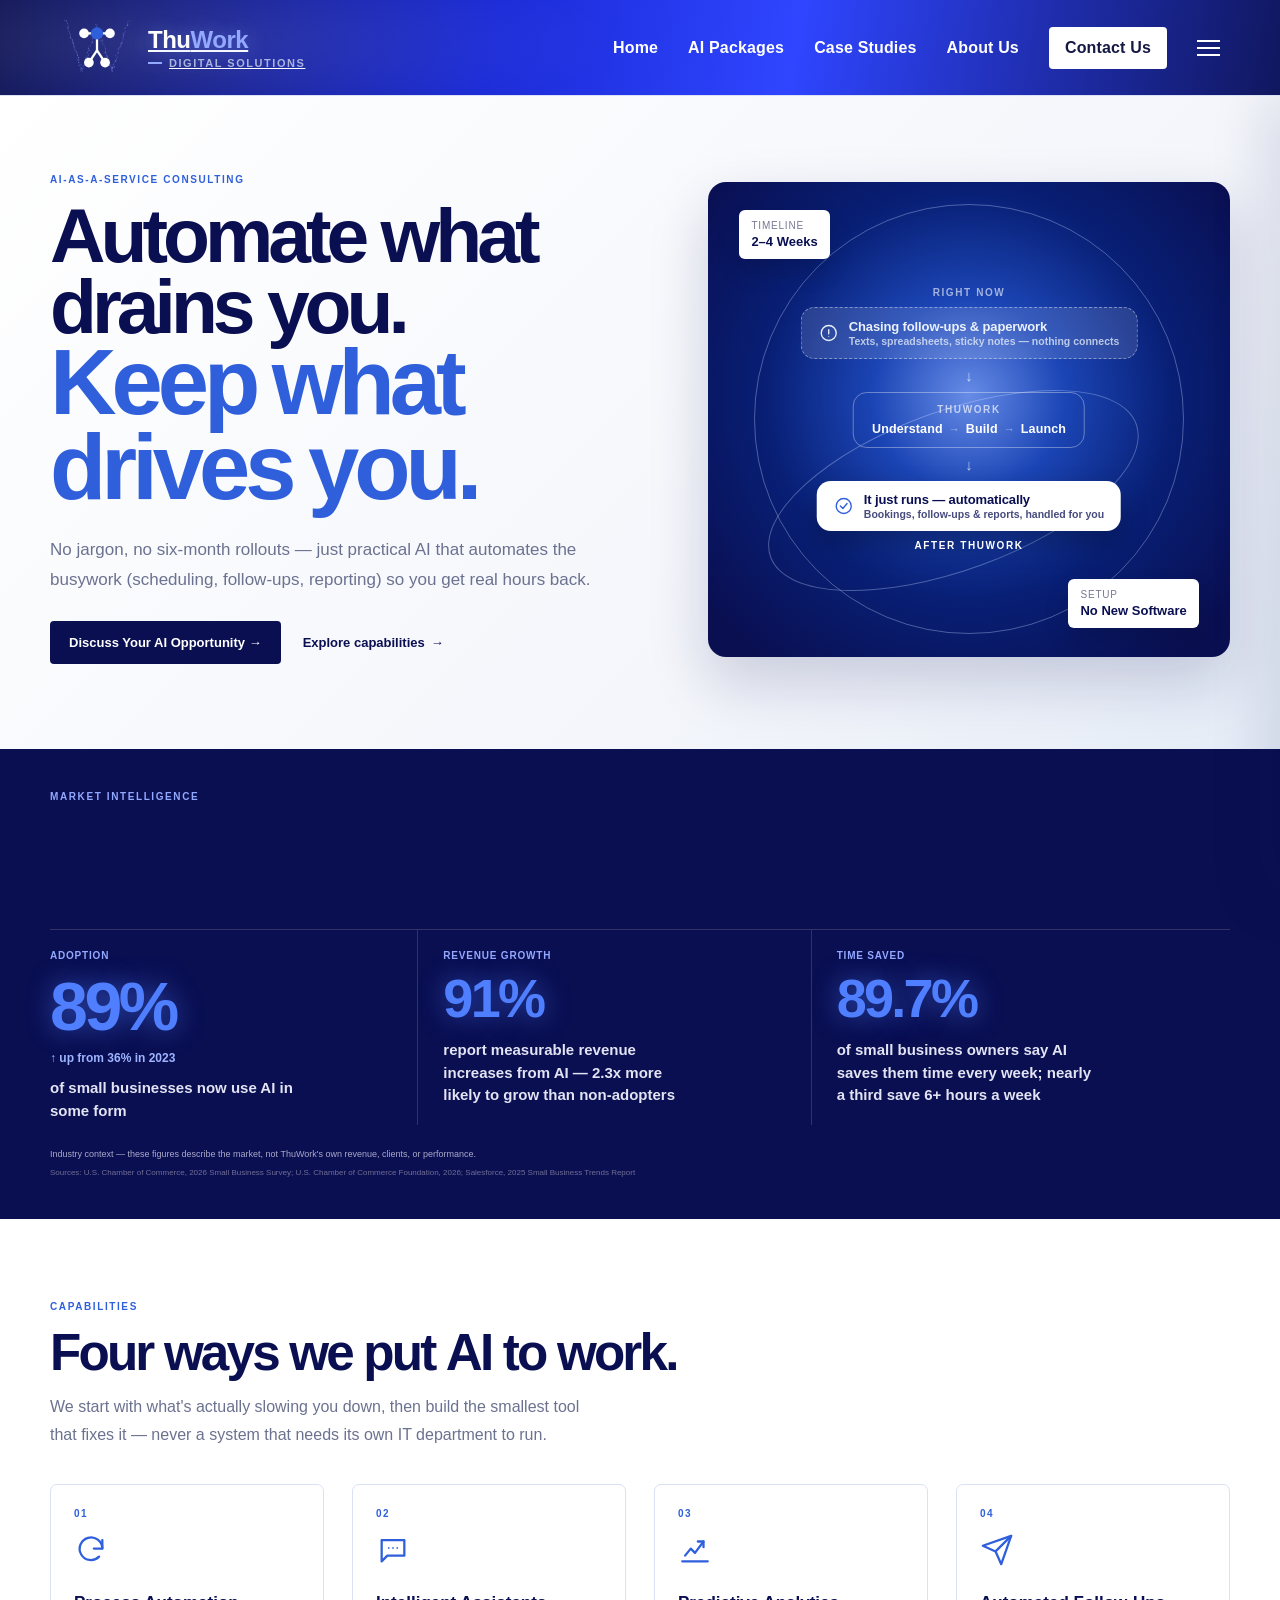
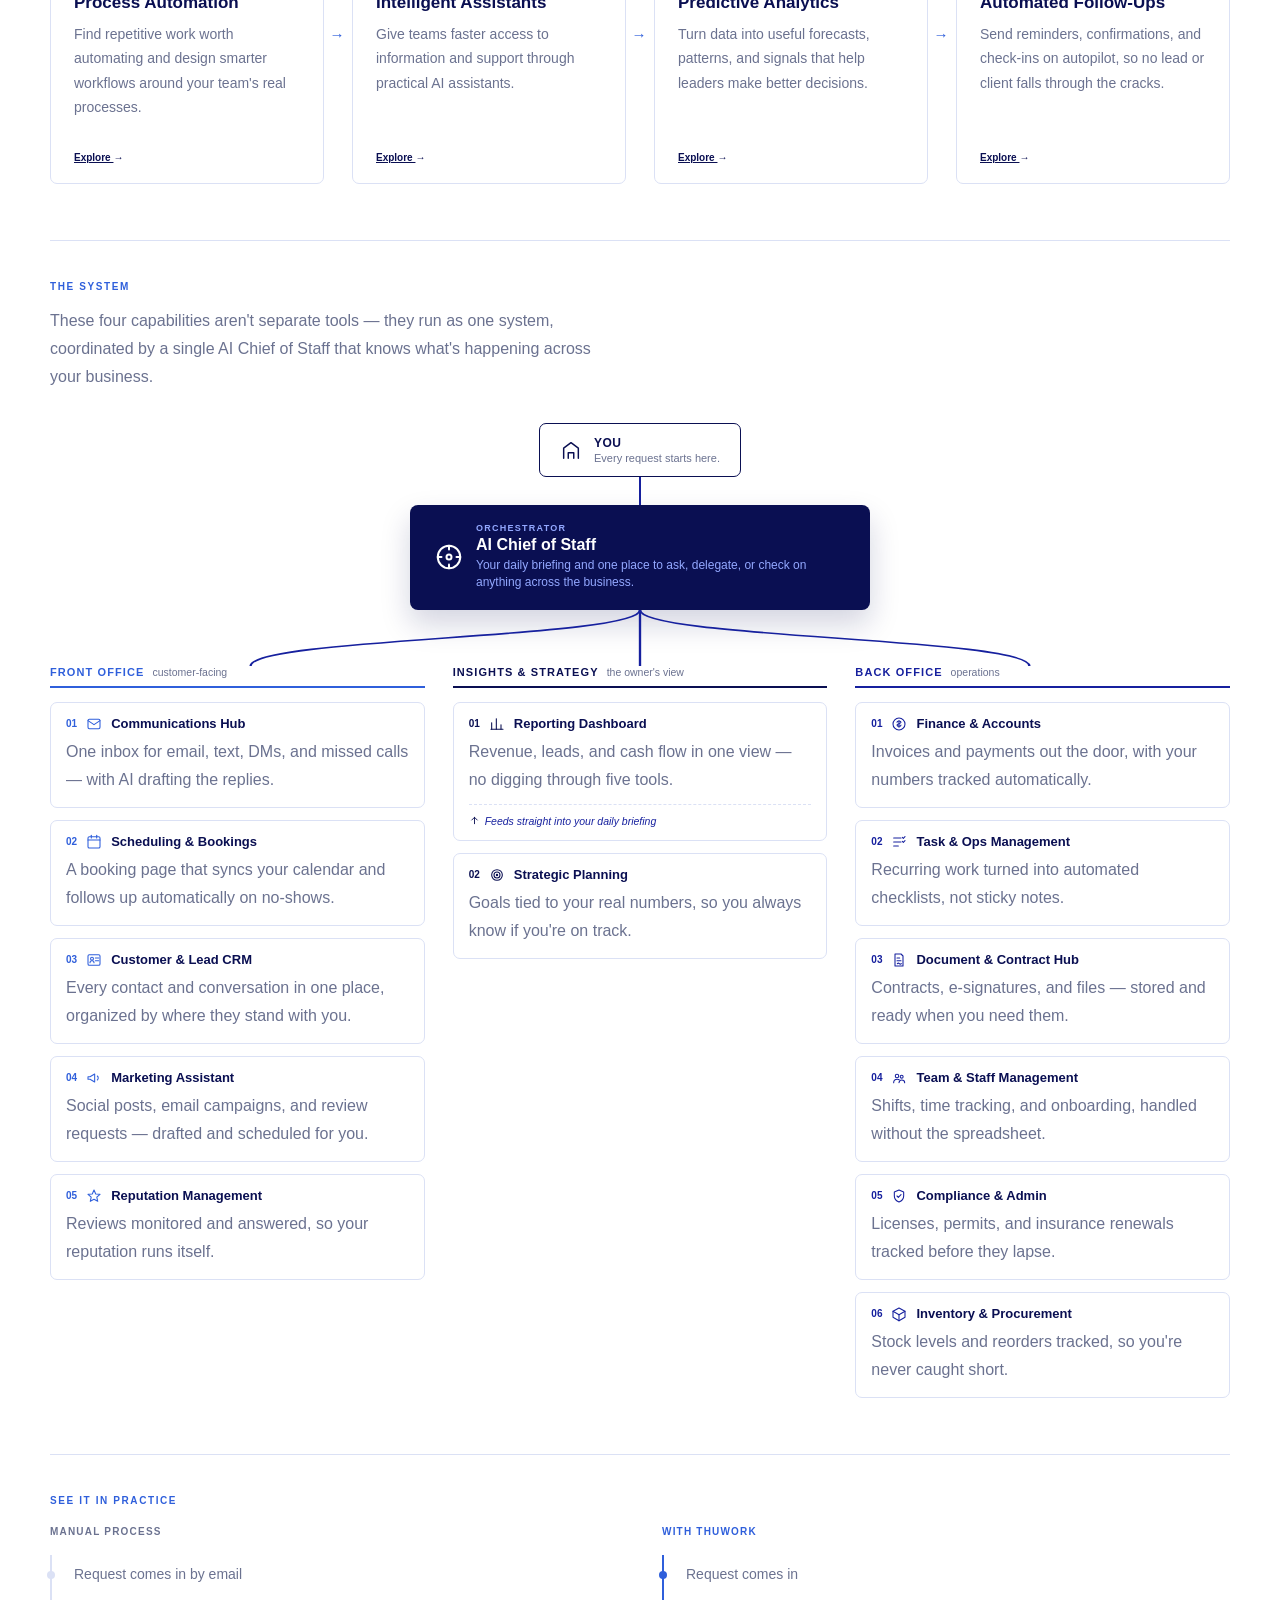
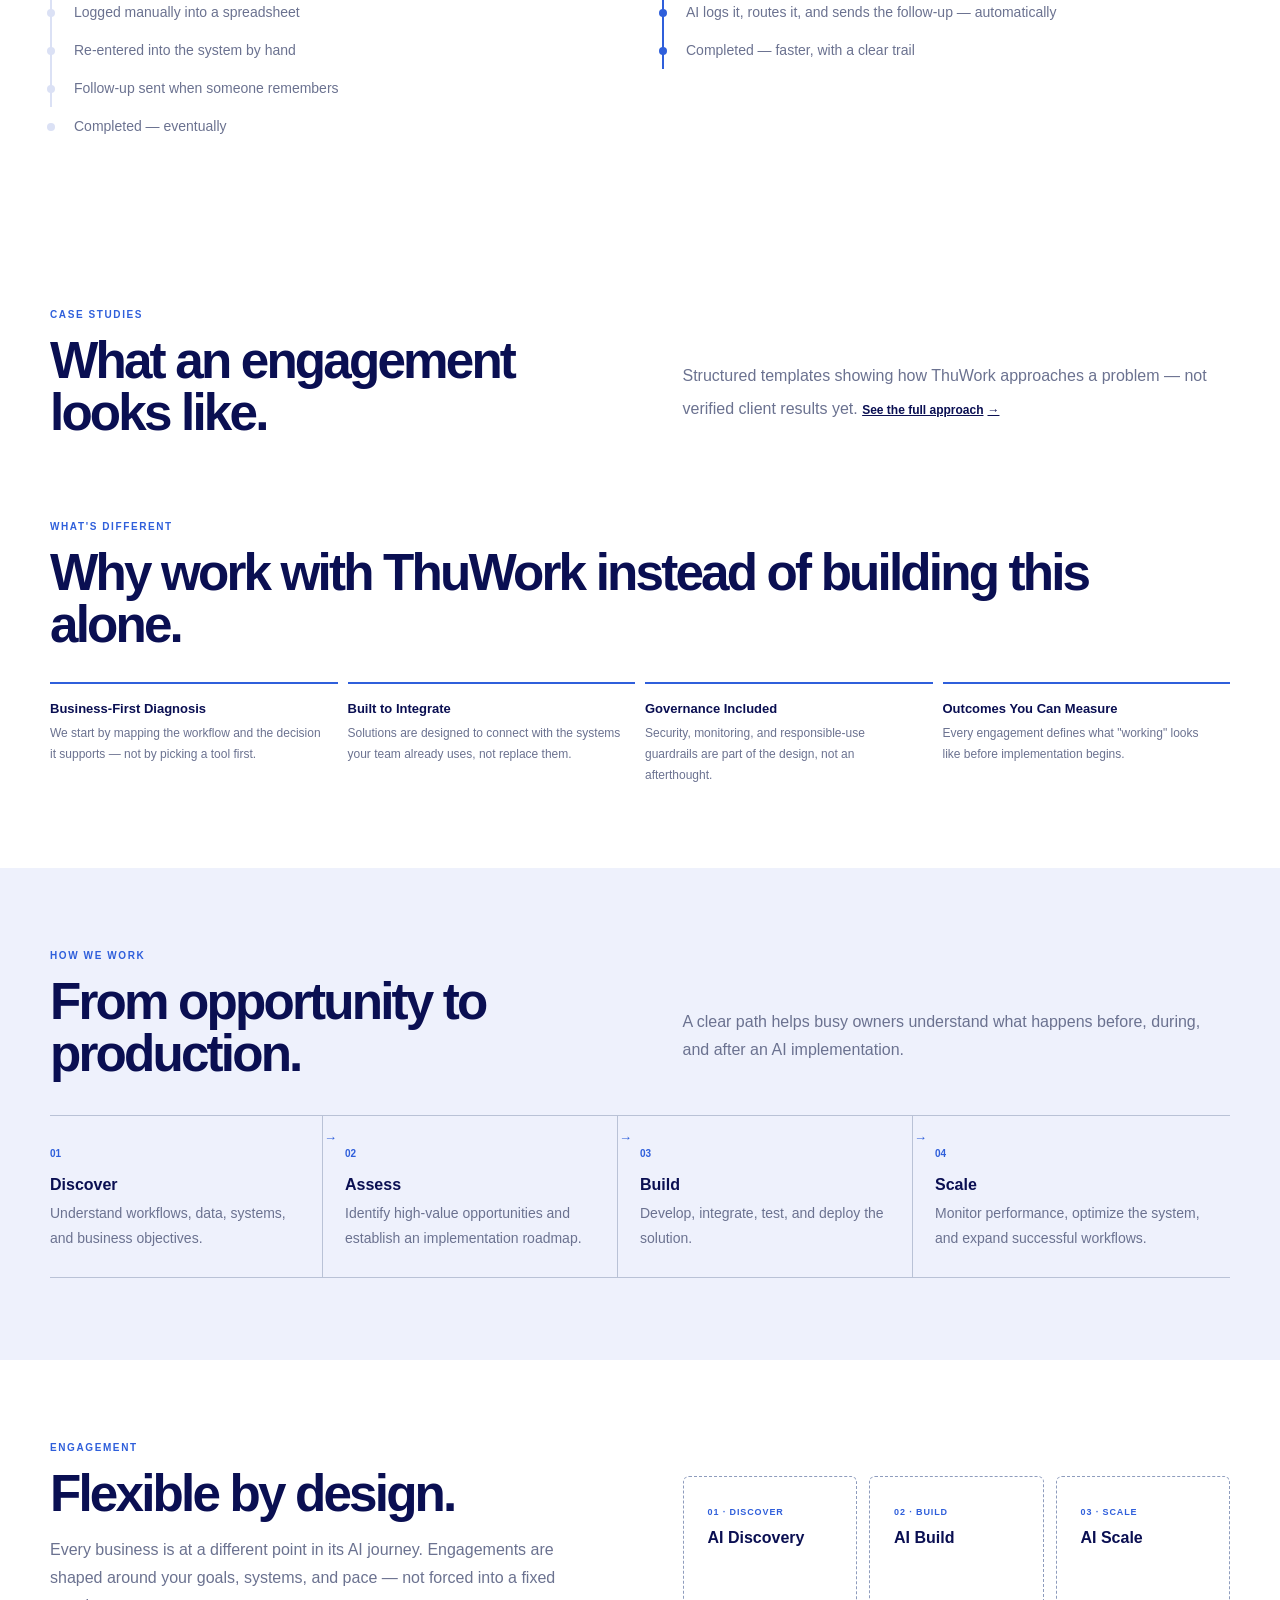
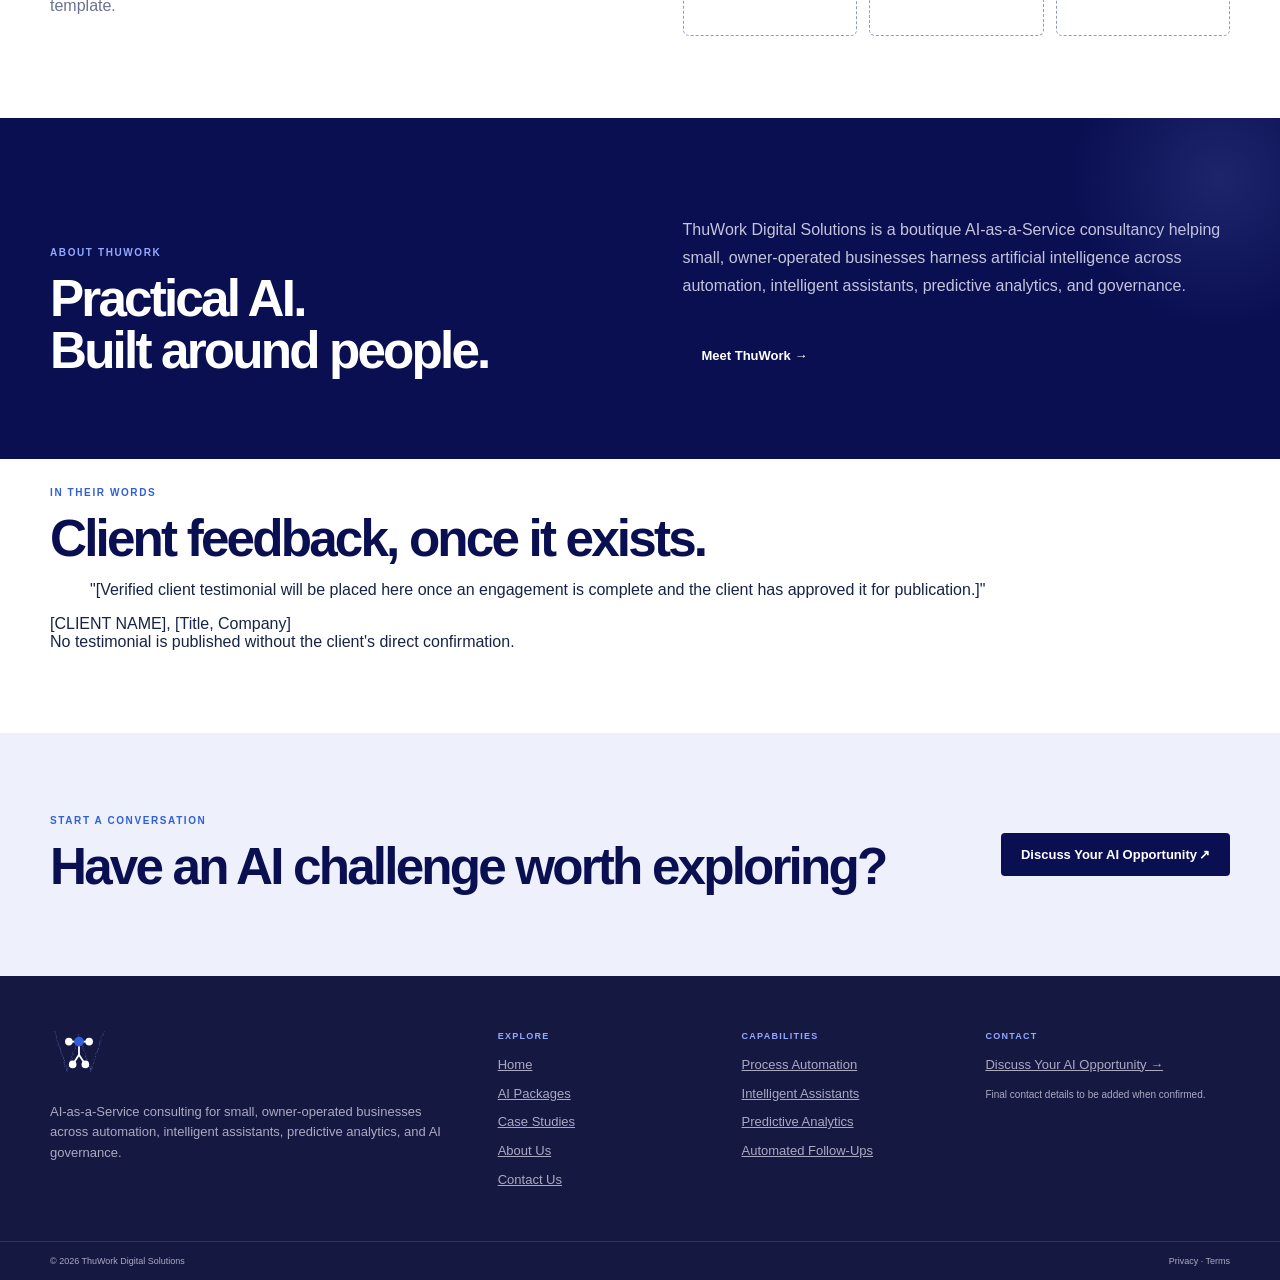
==== commit 29c16bd2: "Add Business Management Suite (Owner's Assistant) PRD project; reflect new AI Chief of Staff orchest" ====
--- a/ThuWork Digital Solutions/ThuWork Website/index.html
+++ b/ThuWork Digital Solutions/ThuWork Website/index.html
@@ -4667,6 +4667,296 @@
                 >
               </article>
             </div>
+
+            <!-- THE SYSTEM — owner/AI-Chief-of-Staff/department-lane diagram
+     showing the four capabilities above as one connected system rather
+     than four separate tools. Fan connector + lane row is desktop-only
+     (>900px); below that the lanes stack and a simple vertical link
+     replaces the fan (see .suite-link-mobile). -->
+            <div class="suite">
+              <div class="eyebrow reveal">THE SYSTEM</div>
+              <p class="suite-intro reveal">
+                These four capabilities aren't separate tools — they run as
+                one system, coordinated by a single AI Chief of Staff that
+                knows what's happening across your business.
+              </p>
+
+              <div class="suite-diagram">
+                <div class="suite-owner">
+                  <svg
+                    viewBox="0 0 24 24"
+                    fill="none"
+                    stroke="var(--navy)"
+                    stroke-width="1.6"
+                    stroke-linecap="round"
+                    stroke-linejoin="round"
+                  >
+                    <path d="M4 21V10l8-6 8 6v11" />
+                    <path d="M9 21v-6h6v6" />
+                  </svg>
+                  <div>
+                    <div class="suite-owner-label">YOU</div>
+                    <div class="suite-owner-sub">
+                      Every request starts here.
+                    </div>
+                  </div>
+                </div>
+
+                <div class="suite-link"></div>
+
+                <div class="suite-cos">
+                  <svg
+                    viewBox="0 0 24 24"
+                    fill="none"
+                    stroke="#fff"
+                    stroke-width="1.6"
+                    stroke-linecap="round"
+                    stroke-linejoin="round"
+                  >
+                    <circle cx="12" cy="12" r="9" />
+                    <circle cx="12" cy="12" r="2" />
+                    <path d="M12 3v3" />
+                    <path d="M12 18v3" />
+                    <path d="M3 12h3" />
+                    <path d="M18 12h3" />
+                  </svg>
+                  <div>
+                    <div class="suite-cos-tag">Orchestrator</div>
+                    <div class="suite-cos-title">AI Chief of Staff</div>
+                    <div class="suite-cos-desc">
+                      Your daily briefing and one place to ask, delegate, or
+                      check on anything across the business.
+                    </div>
+                  </div>
+                </div>
+
+                <svg
+                  class="suite-fan"
+                  viewBox="0 0 1000 70"
+                  preserveAspectRatio="none"
+                >
+                  <path d="M500,0 C500,35 170,35 170,70" />
+                  <path d="M500,0 L500,70" />
+                  <path d="M500,0 C500,35 830,35 830,70" />
+                </svg>
+                <div class="suite-link-mobile"></div>
+
+                <div class="suite-lanes">
+                  <div class="suite-lane front">
+                    <div class="suite-lane-head">
+                      <span class="suite-lane-name">Front Office</span>
+                      <span class="suite-lane-sub">customer-facing</span>
+                    </div>
+                    <div class="suite-lane-rule"></div>
+                    <div class="suite-mods">
+
+                      <div class="suite-mod">
+                        <div class="suite-mod-top">
+                          <span class="suite-num">01</span>
+                          <svg viewBox="0 0 24 24" fill="none" stroke="currentColor" stroke-width="1.6" stroke-linecap="round" stroke-linejoin="round">
+                            <rect x="3" y="5" width="18" height="14" rx="2" />
+                            <path d="M3 7l9 6 9-6" />
+                          </svg>
+                          <span class="suite-mod-title">Communications Hub</span>
+                        </div>
+                        <p class="suite-mod-desc">One inbox for email, text, DMs, and missed calls — with AI drafting the replies.</p>
+                      </div>
+
+                      <div class="suite-mod">
+                        <div class="suite-mod-top">
+                          <span class="suite-num">02</span>
+                          <svg viewBox="0 0 24 24" fill="none" stroke="currentColor" stroke-width="1.6" stroke-linecap="round" stroke-linejoin="round">
+                            <rect x="3" y="4" width="18" height="17" rx="2" />
+                            <path d="M3 9h18" />
+                            <path d="M8 2v4" />
+                            <path d="M16 2v4" />
+                          </svg>
+                          <span class="suite-mod-title">Scheduling &amp; Bookings</span>
+                        </div>
+                        <p class="suite-mod-desc">A booking page that syncs your calendar and follows up automatically on no-shows.</p>
+                      </div>
+
+                      <div class="suite-mod">
+                        <div class="suite-mod-top">
+                          <span class="suite-num">03</span>
+                          <svg viewBox="0 0 24 24" fill="none" stroke="currentColor" stroke-width="1.6" stroke-linecap="round" stroke-linejoin="round">
+                            <rect x="3" y="4" width="18" height="16" rx="2" />
+                            <circle cx="9" cy="10" r="2.2" />
+                            <path d="M6 16c0-2 1.5-3 3-3s3 1 3 3" />
+                            <path d="M14 9h5" />
+                            <path d="M14 13h5" />
+                          </svg>
+                          <span class="suite-mod-title">Customer &amp; Lead CRM</span>
+                        </div>
+                        <p class="suite-mod-desc">Every contact and conversation in one place, organized by where they stand with you.</p>
+                      </div>
+
+                      <div class="suite-mod">
+                        <div class="suite-mod-top">
+                          <span class="suite-num">04</span>
+                          <svg viewBox="0 0 24 24" fill="none" stroke="currentColor" stroke-width="1.6" stroke-linecap="round" stroke-linejoin="round">
+                            <path d="M3 10v4h3l7 4V6l-7 4H3z" />
+                            <path d="M17 9a4 4 0 010 6" />
+                          </svg>
+                          <span class="suite-mod-title">Marketing Assistant</span>
+                        </div>
+                        <p class="suite-mod-desc">Social posts, email campaigns, and review requests — drafted and scheduled for you.</p>
+                      </div>
+
+                      <div class="suite-mod">
+                        <div class="suite-mod-top">
+                          <span class="suite-num">05</span>
+                          <svg viewBox="0 0 24 24" fill="none" stroke="currentColor" stroke-width="1.6" stroke-linecap="round" stroke-linejoin="round">
+                            <path d="M12 3l2.6 5.9 6.4.6-4.8 4.3 1.4 6.2L12 17l-5.6 3 1.4-6.2-4.8-4.3 6.4-.6L12 3z" />
+                          </svg>
+                          <span class="suite-mod-title">Reputation Management</span>
+                        </div>
+                        <p class="suite-mod-desc">Reviews monitored and answered, so your reputation runs itself.</p>
+                      </div>
+
+                    </div>
+                  </div>
+
+                  <div class="suite-lane insights">
+                    <div class="suite-lane-head">
+                      <span class="suite-lane-name">Insights &amp; Strategy</span>
+                      <span class="suite-lane-sub">the owner's view</span>
+                    </div>
+                    <div class="suite-lane-rule"></div>
+                    <div class="suite-mods">
+
+                      <div class="suite-mod">
+                        <div class="suite-mod-top">
+                          <span class="suite-num">01</span>
+                          <svg viewBox="0 0 24 24" fill="none" stroke="currentColor" stroke-width="1.6" stroke-linecap="round" stroke-linejoin="round">
+                            <path d="M4 20V10" />
+                            <path d="M11 20V4" />
+                            <path d="M18 20v-7" />
+                            <path d="M3 20h18" />
+                          </svg>
+                          <span class="suite-mod-title">Reporting Dashboard</span>
+                        </div>
+                        <p class="suite-mod-desc">Revenue, leads, and cash flow in one view — no digging through five tools.</p>
+                        <div class="suite-feedback">
+                          <svg viewBox="0 0 24 24" fill="none" stroke="currentColor" stroke-width="2" stroke-linecap="round" stroke-linejoin="round">
+                            <path d="M12 19V5" />
+                            <path d="M6 11l6-6 6 6" />
+                          </svg>
+                          <span>Feeds straight into your daily briefing</span>
+                        </div>
+                      </div>
+
+                      <div class="suite-mod">
+                        <div class="suite-mod-top">
+                          <span class="suite-num">02</span>
+                          <svg viewBox="0 0 24 24" fill="none" stroke="currentColor" stroke-width="1.6" stroke-linecap="round" stroke-linejoin="round">
+                            <circle cx="12" cy="12" r="8" />
+                            <circle cx="12" cy="12" r="4.5" />
+                            <circle cx="12" cy="12" r="1" fill="currentColor" />
+                          </svg>
+                          <span class="suite-mod-title">Strategic Planning</span>
+                        </div>
+                        <p class="suite-mod-desc">Goals tied to your real numbers, so you always know if you're on track.</p>
+                      </div>
+
+                    </div>
+                  </div>
+
+                  <div class="suite-lane back">
+                    <div class="suite-lane-head">
+                      <span class="suite-lane-name">Back Office</span>
+                      <span class="suite-lane-sub">operations</span>
+                    </div>
+                    <div class="suite-lane-rule"></div>
+                    <div class="suite-mods">
+
+                      <div class="suite-mod">
+                        <div class="suite-mod-top">
+                          <span class="suite-num">01</span>
+                          <svg viewBox="0 0 24 24" fill="none" stroke="currentColor" stroke-width="1.6" stroke-linecap="round" stroke-linejoin="round">
+                            <circle cx="12" cy="12" r="9" />
+                            <path d="M12 7v10" />
+                            <path d="M9 9.5c0-1.2 1.2-2 3-2s3 .8 3 2-1.2 1.6-3 2-3 .8-3 2 1.2 2 3 2 3-.8 3-2" />
+                          </svg>
+                          <span class="suite-mod-title">Finance &amp; Accounts</span>
+                        </div>
+                        <p class="suite-mod-desc">Invoices and payments out the door, with your numbers tracked automatically.</p>
+                      </div>
+
+                      <div class="suite-mod">
+                        <div class="suite-mod-top">
+                          <span class="suite-num">02</span>
+                          <svg viewBox="0 0 24 24" fill="none" stroke="currentColor" stroke-width="1.6" stroke-linecap="round" stroke-linejoin="round">
+                            <path d="M4 6h11" />
+                            <path d="M4 12h11" />
+                            <path d="M4 18h7" />
+                            <path d="M17 5l1.5 1.5L21 4" />
+                            <path d="M17 11l1.5 1.5L21 10" />
+                          </svg>
+                          <span class="suite-mod-title">Task &amp; Ops Management</span>
+                        </div>
+                        <p class="suite-mod-desc">Recurring work turned into automated checklists, not sticky notes.</p>
+                      </div>
+
+                      <div class="suite-mod">
+                        <div class="suite-mod-top">
+                          <span class="suite-num">03</span>
+                          <svg viewBox="0 0 24 24" fill="none" stroke="currentColor" stroke-width="1.6" stroke-linecap="round" stroke-linejoin="round">
+                            <path d="M6 3h9l3 3v15H6z" />
+                            <path d="M9 9h4" />
+                            <path d="M9 13h6" />
+                            <path d="M9.5 17.5c1-1 2-1 3 0s2 1 3 0" />
+                          </svg>
+                          <span class="suite-mod-title">Document &amp; Contract Hub</span>
+                        </div>
+                        <p class="suite-mod-desc">Contracts, e-signatures, and files — stored and ready when you need them.</p>
+                      </div>
+
+                      <div class="suite-mod">
+                        <div class="suite-mod-top">
+                          <span class="suite-num">04</span>
+                          <svg viewBox="0 0 24 24" fill="none" stroke="currentColor" stroke-width="1.6" stroke-linecap="round" stroke-linejoin="round">
+                            <circle cx="9" cy="9" r="2.6" />
+                            <circle cx="16" cy="10" r="2.2" />
+                            <path d="M4 19c0-3 2.5-5 5.5-5 1 0 2 .2 2.8.7" />
+                            <path d="M12 19c.4-2.4 2.1-4 4-4 2.5 0 4.5 1.7 4.5 4" />
+                          </svg>
+                          <span class="suite-mod-title">Team &amp; Staff Management</span>
+                        </div>
+                        <p class="suite-mod-desc">Shifts, time tracking, and onboarding, handled without the spreadsheet.</p>
+                      </div>
+
+                      <div class="suite-mod">
+                        <div class="suite-mod-top">
+                          <span class="suite-num">05</span>
+                          <svg viewBox="0 0 24 24" fill="none" stroke="currentColor" stroke-width="1.6" stroke-linecap="round" stroke-linejoin="round">
+                            <path d="M12 3l7 3v6c0 4.5-3 7.5-7 9-4-1.5-7-4.5-7-9V6l7-3z" />
+                            <path d="M9 12l2 2 4-4" />
+                          </svg>
+                          <span class="suite-mod-title">Compliance &amp; Admin</span>
+                        </div>
+                        <p class="suite-mod-desc">Licenses, permits, and insurance renewals tracked before they lapse.</p>
+                      </div>
+
+                      <div class="suite-mod">
+                        <div class="suite-mod-top">
+                          <span class="suite-num">06</span>
+                          <svg viewBox="0 0 24 24" fill="none" stroke="currentColor" stroke-width="1.6" stroke-linecap="round" stroke-linejoin="round">
+                            <path d="M3 8l9-5 9 5-9 5-9-5z" />
+                            <path d="M3 8v9l9 5 9-5V8" />
+                            <path d="M12 13v9" />
+                          </svg>
+                          <span class="suite-mod-title">Inventory &amp; Procurement</span>
+                        </div>
+                        <p class="suite-mod-desc">Stock levels and reorders tracked, so you're never caught short.</p>
+                      </div>
+
+                    </div>
+                  </div>
+                </div>
+              </div>
+            </div>
+
             <div class="baa-inline">
               <div class="eyebrow reveal">SEE IT IN PRACTICE</div>
               <div class="baa">
--- a/ThuWork Digital Solutions/ThuWork Website/styles.css
+++ b/ThuWork Digital Solutions/ThuWork Website/styles.css
@@ -1405,6 +1405,241 @@
   .baa {
     grid-template-columns: 1fr;
     gap: 30px;
+  }
+}
+.suite {
+  margin-top: 56px;
+  padding-top: 40px;
+  border-top: 1px solid var(--line);
+}
+.suite-intro {
+  max-width: 560px;
+  margin: 8px 0 32px;
+  font-size: 14px;
+  color: var(--muted);
+  line-height: 1.6;
+}
+.suite-diagram {
+  display: flex;
+  flex-direction: column;
+  align-items: center;
+  width: 100%;
+}
+.suite-owner,
+.suite-cos {
+  display: flex;
+  align-items: center;
+  gap: 12px;
+  border-radius: 7px;
+}
+.suite-owner > div,
+.suite-cos > div {
+  min-width: 0;
+}
+.suite-owner {
+  border: 1.5px solid var(--navy);
+  background: #fff;
+  padding: 12px 20px;
+}
+.suite-owner svg {
+  flex: 0 0 auto;
+  width: 22px;
+  height: 22px;
+}
+.suite-owner-label {
+  font-size: 12px;
+  font-weight: 800;
+  color: var(--navy);
+  letter-spacing: 0.04em;
+}
+.suite-owner-sub {
+  font-size: 11px;
+  color: var(--muted);
+  margin-top: 2px;
+}
+.suite-link {
+  width: 2px;
+  height: 28px;
+  background: var(--navy2);
+}
+.suite-cos {
+  border-radius: 8px;
+  background: var(--navy);
+  padding: 18px 24px;
+  max-width: 460px;
+  width: 100%;
+  box-shadow: 0 14px 30px rgba(10, 15, 82, 0.18);
+}
+.suite-cos svg {
+  flex: 0 0 auto;
+  width: 30px;
+  height: 30px;
+}
+.suite-cos-tag {
+  font-size: 9px;
+  font-weight: 800;
+  letter-spacing: 0.14em;
+  color: var(--cyan);
+  text-transform: uppercase;
+}
+.suite-cos-title {
+  font-size: 16px;
+  font-weight: 800;
+  color: #fff;
+  margin-top: 3px;
+}
+.suite-cos-desc {
+  font-size: 12px;
+  color: var(--cyan);
+  margin-top: 3px;
+  line-height: 1.45;
+}
+.suite-fan {
+  display: block;
+  width: 100%;
+  height: 56px;
+}
+.suite-fan path {
+  fill: none;
+  stroke: var(--navy2);
+  stroke-width: 2;
+}
+.suite-link-mobile {
+  display: none;
+}
+.suite-lanes {
+  width: 100%;
+  display: flex;
+  gap: 28px;
+  align-items: flex-start;
+}
+.suite-lane {
+  flex: 1 1 0;
+  display: flex;
+  flex-direction: column;
+}
+.suite-lane-head {
+  display: flex;
+  align-items: baseline;
+  gap: 8px;
+}
+.suite-lane-name {
+  font-size: 11px;
+  font-weight: 800;
+  letter-spacing: 0.1em;
+  text-transform: uppercase;
+}
+.suite-lane-sub {
+  font-size: 10.5px;
+  color: var(--muted);
+}
+.suite-lane-rule {
+  height: 2px;
+  margin: 8px 0 14px;
+}
+.suite-lane.front .suite-lane-name,
+.suite-lane.front .suite-num,
+.suite-lane.front .suite-mod svg {
+  color: var(--green);
+}
+.suite-lane.front .suite-lane-rule {
+  background: var(--green);
+}
+.suite-lane.back .suite-lane-name,
+.suite-lane.back .suite-num,
+.suite-lane.back .suite-mod svg {
+  color: var(--navy2);
+}
+.suite-lane.back .suite-lane-rule {
+  background: var(--navy2);
+}
+.suite-lane.insights .suite-lane-name,
+.suite-lane.insights .suite-num,
+.suite-lane.insights .suite-mod svg {
+  color: var(--navy);
+}
+.suite-lane.insights .suite-lane-rule {
+  background: var(--navy);
+}
+.suite-mods {
+  display: flex;
+  flex-direction: column;
+  gap: 12px;
+}
+.suite-mod {
+  border: 1px solid var(--line);
+  border-radius: 7px;
+  background: #fff;
+  padding: 13px 15px;
+}
+.suite-mod-top {
+  display: flex;
+  align-items: center;
+  gap: 9px;
+}
+.suite-mod-title {
+  min-width: 0;
+}
+.suite-lane-head {
+  flex-wrap: wrap;
+}
+.suite-num {
+  font-size: 10px;
+  font-weight: 800;
+  flex: 0 0 auto;
+}
+.suite-mod svg {
+  width: 16px;
+  height: 16px;
+  flex: 0 0 auto;
+}
+.suite-mod-title {
+  font-size: 13px;
+  font-weight: 700;
+  color: var(--navy);
+}
+.suite-mod-desc {
+  font-size: 11.5px;
+  color: var(--muted);
+  margin: 6px 0 0;
+  line-height: 1.5;
+}
+.suite-feedback {
+  display: flex;
+  align-items: center;
+  gap: 5px;
+  margin-top: 10px;
+  padding-top: 10px;
+  border-top: 1px dashed var(--line);
+}
+.suite-feedback svg {
+  width: 11px;
+  height: 11px;
+  flex: 0 0 auto;
+  color: var(--cyan);
+}
+.suite-feedback span {
+  font-size: 10.5px;
+  color: var(--navy2);
+  font-style: italic;
+}
+@media (max-width: 900px) {
+  .suite-fan {
+    display: none;
+  }
+  .suite-link-mobile {
+    display: block;
+    width: 2px;
+    height: 28px;
+    background: var(--navy2);
+  }
+  .suite-lanes {
+    flex-direction: column;
+    align-items: stretch;
+    gap: 36px;
+  }
+  .suite-cos {
+    max-width: 100%;
   }
 }
 .dash-mock {
